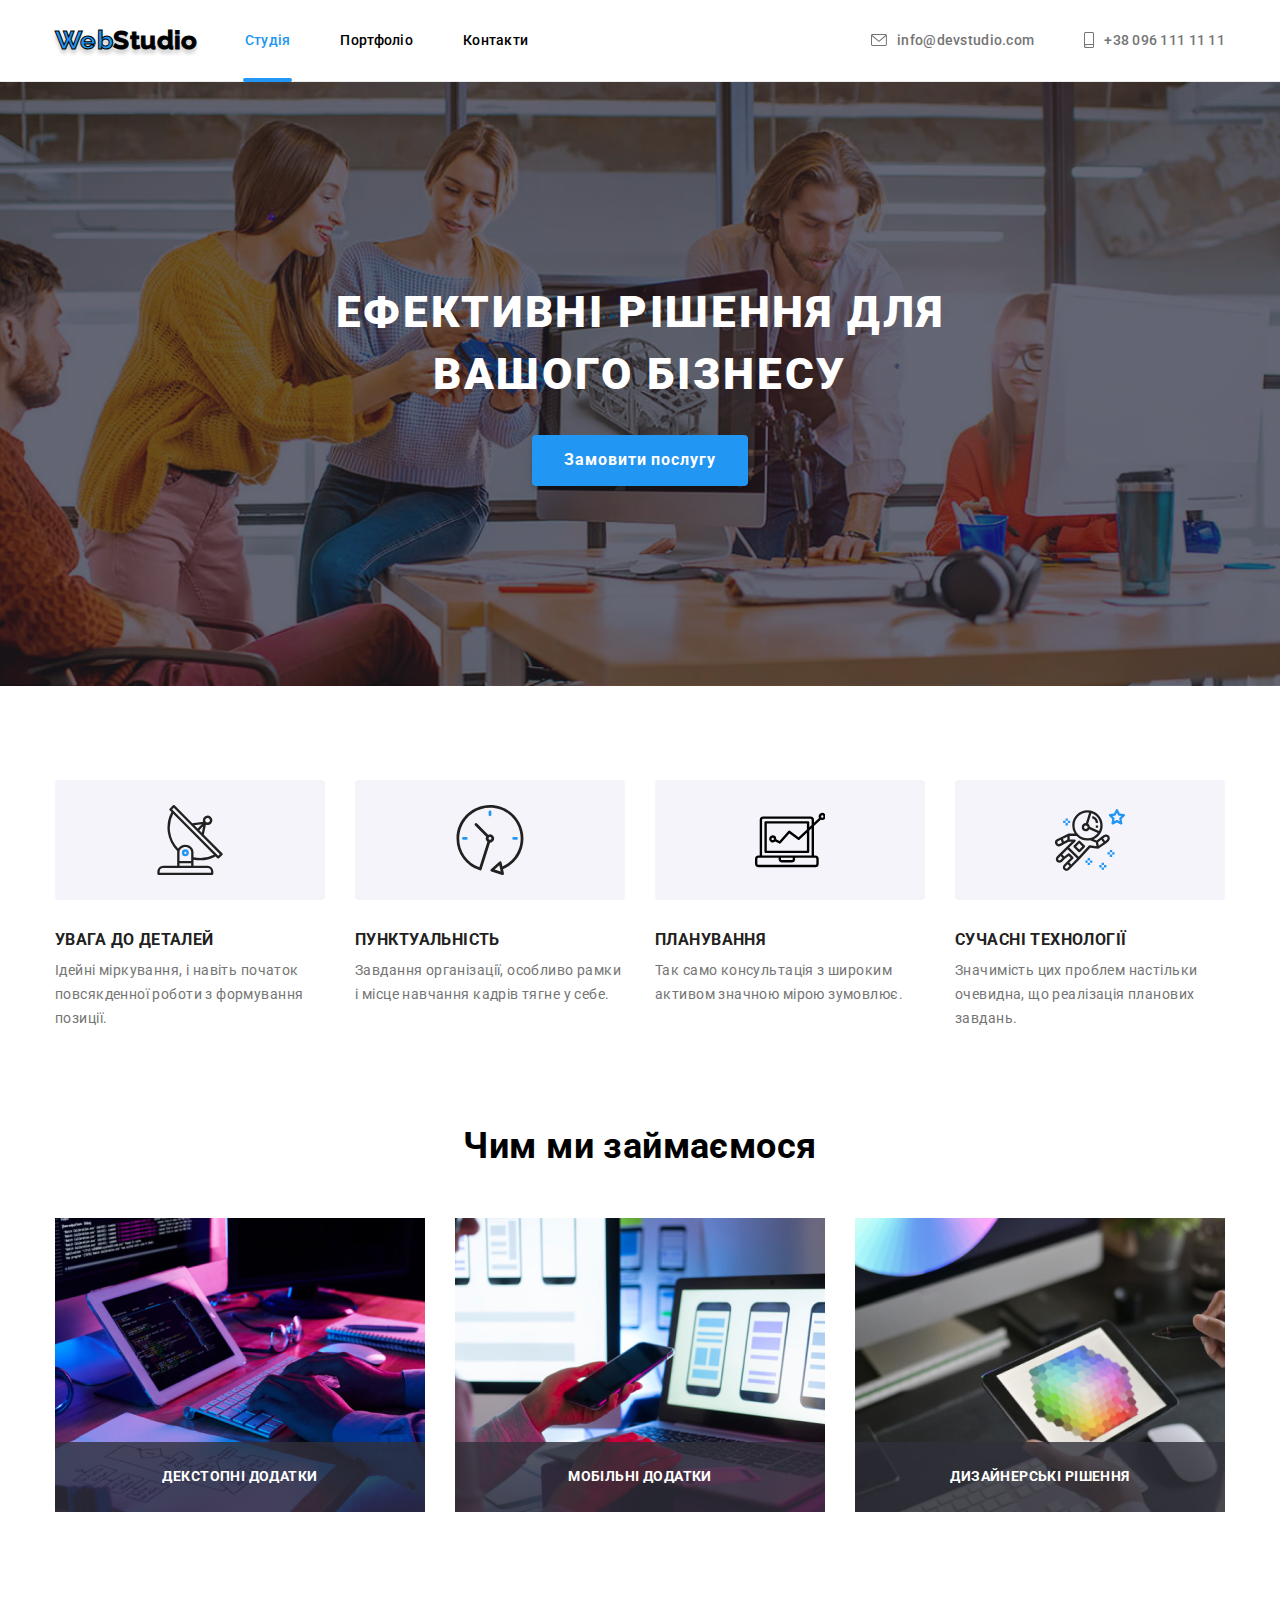
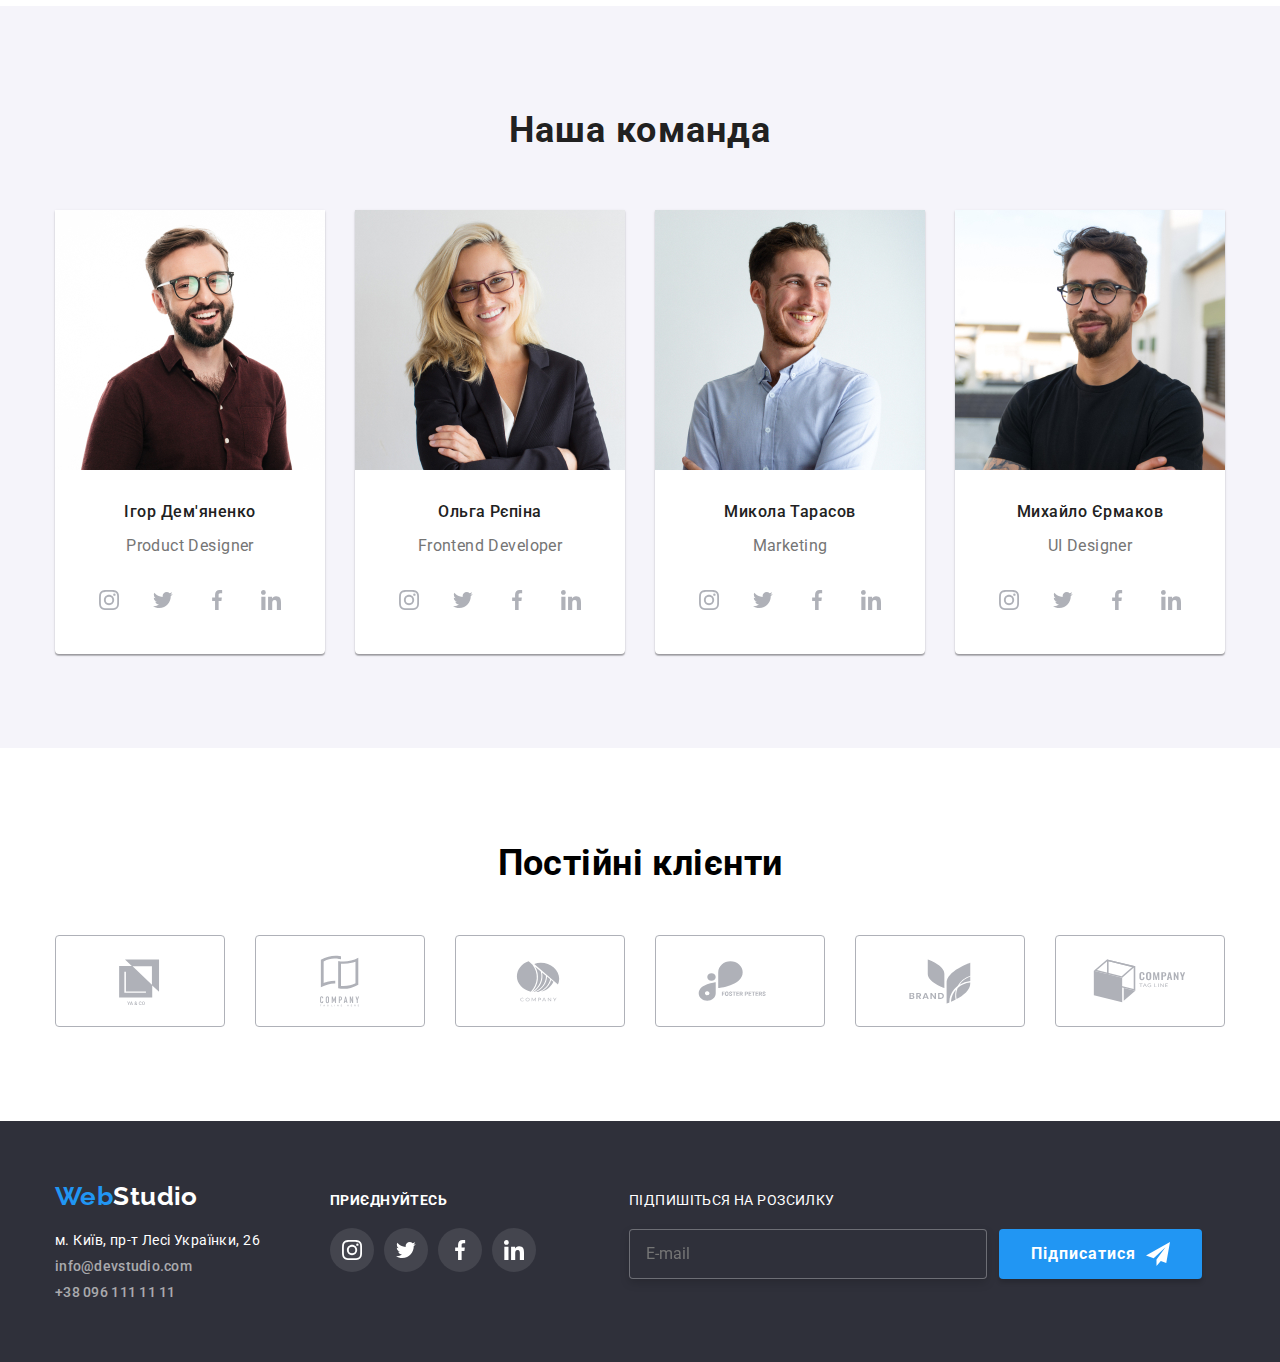
==== index.html @ 5d922831 "старт" ====
<!DOCTYPE html>
<html lang="uk">
  <head>
    <meta charset="UTF-8" />
    <meta http-equiv="X-UA-Compatible" content="IE=edge" />
    <meta name="viewport" content="width=device-width, initial-scale=1.0" />
    <title>WebStudio</title>
    <link rel="preconnect" href="https://fonts.googleapis.com" />
    <link rel="preconnect" href="https://fonts.gstatic.com" crossorigin />
    <link
      href="https://fonts.googleapis.com/css2?family=Raleway:wght@700&family=Roboto:ital,wght@0,100;0,300;0,400;0,500;0,700;0,900;1,100;1,300;1,400;1,500;1,700;1,900&display=swap"
      rel="stylesheet"
    />
    <link rel="stylesheet" href="https://cdnjs.cloudflare.com/ajax/libs/modern-normalize/1.1.0/modern-normalize.css" integrity="sha512-Y0MM+V6ymRKN2zStTqzQ227DWhhp4Mzdo6gnlRnuaNCbc+YN/ZH0sBCLTM4M0oSy9c9VKiCvd4Jk44aCLrNS5Q==" crossorigin="anonymous" referrerpolicy="no-referrer" />
    <link rel="stylesheet" href="./css/main.min.css" />
  </head>
  <body>    
      <header class="header">
        <div class="container header-content">
        <a class="logo head link" href="./index.html"><span class="web">Web</span>Studio</a>
        <nav>
          <ul class="navbar ul">
            <li class="item">
              <a href="./index.html" class="nav link accent">Студія</a>
            </li>
            <li class="item"><a href="./portfolio.html" class="nav link nav-hover">Портфоліо</a></li>
            <li class="item"><a href="#contacts" class="nav link nav-hover">Контакти</a></li>
          </ul>
        </nav>
        <ul class="contacts ul">
          <li>
            <a href="mailto:info@devstudio.com" class="link-contact-head link">
                <svg class="icon-header mail">
                  <use href="./images/symbol-defs.svg#icon-mail" ></use>
                </svg>
              
              info@devstudio.com</a>
          </li>
          <li>
            <a href="tel:+380961111111" class="link-contact-head link">
              <svg class="icon-header tel">
                <use href="./images/symbol-defs.svg#icon-smartphone" ></use>
              </svg>
              +38 096 111 11 11</a>
          </li>
        </ul>
        </div>
      </header>
      <main>
        <section class="section-hero">
          <div class="section-hero__overlay">
            <div class="container-hero">
            <h1 class="container-hero__title">Ефективні рішення для вашого бізнесу</h1>
            <button type="button" class="container-hero__button" data-modal-open>Замовити послугу</button>
          </div>                  
          </section>
            <section class="section">
              <div class="container">
              <h2 class="visually-hidden">Переваги</h2>
              <ul class="benefits-list">
                <li class="benefits-list__item">
                  <div class="benefits-img">
                    <svg class="benefits-img__icon">
                    <use href="./images/symbol-defs.svg#icon-antenna"></use>
                  </svg>
                </div>                  
                        
                    <h3 class="benefits-list__title">УВАГА ДО ДЕТАЛЕЙ</h3>            
                    <p class="benefits-list__text">Ідейні міркування, і навіть початок повсякденної роботи з формування позиції.</p>
                  
                </li>
                <li class="benefits-list__item">
                  <div class="benefits-img">
                    <svg class="benefits-img__icon">
                      <use href="./images/symbol-defs.svg#icon-clock"></use>
                    </svg>
                  </div>
                  <h3 class="benefits-list__title">ПУНКТУАЛЬНІСТЬ</h3>            
                  <p class="benefits-list__text">Завдання організації, особливо рамки і місце навчання кадрів тягне у себе.</p>            
                </li>
                <li class="benefits-list__item">
                  <div class="benefits-img">
                    <svg class="benefits-img__icon">
                    <use href="./images/symbol-defs.svg#icon-vector"></use>
                  </svg>
                </div>
                  <h3 class="benefits-list__title">ПЛАНУВАННЯ</h3>            
                  <p class="benefits-list__text">Так само консультація з широким активом значною мірою зумовлює.</p>            
                </li>
                <li class="benefits-list__item">
                  <div class="benefits-img">
                    <svg class="benefits-img__icon">
                      <use href="./images/symbol-defs.svg#icon-astronaut"></use>
                    </svg>
                  </div>
                  <h3 class="benefits-list__title">СУЧАСНІ ТЕХНОЛОГІЇ</h3>            
                  <p class="benefits-list__text"> Значимість цих проблем настільки очевидна, що реалізація планових завдань.</p>            
                </li>
              </ul>
              </div>
          </div>
          </section>        
        <section class="products">
          <div class="container">
          <h2 class="products-h">Чим ми займаємося</h2>
          <ul class="products-ul ul">
            <li class="item-products">
              <div class="index">
                <p>ДЕКСТОПНІ ДОДАТКИ</p>
              </div>
              <img src="./images/img1.jpg" alt="робота на компьютері" width="370" />
        
            </li>
            <li class="item-products">
              <img src="./images/img2.jpg" alt="робота з різними гаджетами" width="370" />
              <div class="index">
                <p>МОБІЛЬНІ ДОДАТКИ</p>
              </div>
            </li>
            <li class="item-products">
              <img src="./images/img3.jpg" alt="вибір кольору" width="370" />
              <div class="index">
                <p>ДИЗАЙНЕРСЬКІ РІШЕННЯ</p>
              </div>
            </li>
          </ul>
          </div>
        </section>
      
        <section class="team section">
          <div class="container">
          <h2 class="team-h">Наша команда</h2>
          <ul class="team-ul ul">
            <li  class="team-li">
              <img src="./images/igor.jpg" alt="посміхнений хлопець в окулярах" width="270" />
              <div class="team-container">
              <h3 class="team-li-h">Ігор Дем'яненко</h3>
              <p lang="en" class="specialization">Product Designer</p>
              <ul class="msg ul">
                <li>
                  <a href="#" class="link-msg" target="_blank" rel="noopener noreferrer">
                  <svg class="msg-icon">
                  <use href="./images/symbol-defs.svg#icon-instagram"></use>
                </svg>
              </a>
              </li>
                <li>
                  <a href="#" class="link-msg" target="_blank" rel="noopener noreferrer">
                  <svg class="msg-icon">
                  <use href="./images/symbol-defs.svg#icon-twit"></use>
                </svg>
              </a>
              </li>
                <li>
                  <a href="#" class="link-msg" target="_blank" rel="noopener noreferrer">
                  <svg class="msg-icon">
                  <use href="./images/symbol-defs.svg#icon-facebook"></use>
                </svg>
              </a>
              </li>
                <li>
                  <a href="#" class="link-msg" target="_blank" rel="noopener noreferrer">
                  <svg class="msg-icon">
                  <use href="./images/symbol-defs.svg#icon-linkedin"></use>
                </svg>
              </a>
              </li>           
              </ul>
            </div>
            </li>
            <li class="team-li">
              <img src="./images/olga.jpg" alt="дівчина в окулярах" width="270" />
              <div class="team-container">
              <h3 class="team-li-h">Ольга Рєпіна</h3>
              <p lang="en" class="specialization">Frontend Developer</p>
              <ul class="msg ul">
                <li>
                  <a href="#" class="link-msg" target="_blank" rel="noopener noreferrer">
                  <svg class="msg-icon">
                  <use href="./images/symbol-defs.svg#icon-instagram"></use>
                </svg>
              </a>
              </li>
                <li>
                  <a href="#" class="link-msg" target="_blank" rel="noopener noreferrer">
                  <svg class="msg-icon">
                  <use href="./images/symbol-defs.svg#icon-twit"></use>
                </svg>
              </a>
              </li>
                <li>
                  <a href="#" class="link-msg" target="_blank" rel="noopener noreferrer">
                  <svg class="msg-icon">
                  <use href="./images/symbol-defs.svg#icon-facebook"></use>
                </svg>
              </a>
              </li>
                <li>
                  <a href="#" class="link-msg" target="_blank" rel="noopener noreferrer">
                  <svg class="msg-icon">
                  <use href="./images/symbol-defs.svg#icon-linkedin"></use>
                </svg>
              </a>
              </li>           
              </ul>
            </div>
            </li>
            <li class="team-li">
              <img src="./images/mykola.jpg" alt="хлопець в сорочці" width="270" />
              <div class="team-container">
              <h3 class="team-li-h">Микола Тарасов</h3>
              <p lang="en" class="specialization">Marketing</p>
              <ul class="msg ul">
                <li>
                  <a href="#" class="link-msg" target="_blank" rel="noopener noreferrer">
                  <svg class="msg-icon">
                  <use href="./images/symbol-defs.svg#icon-instagram"></use>
                </svg>
              </a>
              </li>
                <li>
                  <a href="#" class="link-msg" target="_blank" rel="noopener noreferrer">
                  <svg class="msg-icon">
                  <use href="./images/symbol-defs.svg#icon-twit"></use>
                </svg>
              </a>
              </li>
                <li>
                  <a href="#" class="link-msg" target="_blank" rel="noopener noreferrer">
                  <svg class="msg-icon">
                  <use href="./images/symbol-defs.svg#icon-facebook"></use>
                </svg>
              </a>
              </li>
                <li>
                  <a href="#" class="link-msg" target="_blank" rel="noopener noreferrer">
                  <svg class="msg-icon">
                  <use href="./images/symbol-defs.svg#icon-linkedin"></use>
                </svg>
              </a>
              </li>           
              </ul>
            </div>
            </li>
            <li class="team-li">
              <img src="./images/myhailo.jpg" alt="хлопець у футболці" width="270" />
              <div class="team-container">
              <h3 class="team-li-h">Михайло Єрмаков</h3>
              <p lang="en" class="specialization">UI Designer</p>
              <ul class="msg ul">
                <li>
                  <a href="#" class="link-msg" target="_blank" rel="noopener noreferrer">
                  <svg class="msg-icon">
                  <use href="./images/symbol-defs.svg#icon-instagram"></use>
                </svg>
              </a>
              </li>
                <li>
                  <a href="#" class="link-msg" target="_blank" rel="noopener noreferrer">
                  <svg class="msg-icon">
                  <use href="./images/symbol-defs.svg#icon-twit"></use>
                </svg>
              </a>
              </li>
                <li>
                  <a href="#" class="link-msg" target="_blank" rel="noopener noreferrer">
                  <svg class="msg-icon">
                  <use href="./images/symbol-defs.svg#icon-facebook"></use>
                </svg>
              </a>
              </li>
                <li>
                  <a href="#" class="link-msg" target="_blank" rel="noopener noreferrer">
                  <svg class="msg-icon">
                  <use href="./images/symbol-defs.svg#icon-linkedin"></use>
                </svg>
              </a>
              </li>           
              </ul>
            </div>
            </li>
          </ul>
        </div>
        </section>
        <section class="section customer-section">
          <div class="container">
          <h2 class="customer-section__title">Постійні клієнти</h2>
          <ul class="customer-list">
            <li>
              <a href="#" class="customer-list__link" target="_blank" rel="noopener noreferrer">
              <svg class="customer-list__icon" width="106" height="60">
                <use href="./images/symbol-defs.svg#icon-logo-one" ></use>
              </svg>
            </a>
            </li>
            <li>
              <a href="#" class="customer-list__link" target="_blank" rel="noopener noreferrer">
                <svg class="customer-list__icon" width="106" height="60">
                  <use href="./images/symbol-defs.svg#icon-logo-two" ></use>
                </svg>
              </a>
            </li>
            <li>
              <a href="#" class="customer-list__link" target="_blank" rel="noopener noreferrer">
                <svg class="customer-list__icon" width="106" height="60">
                  <use href="./images/symbol-defs.svg#icon-logo-three" ></use>
                </svg>
              </a>
            </li>
            <li>
              <a href="#" class="customer-list__link" target="_blank" rel="noopener noreferrer">
                <svg class="customer-list__icon" width="106" height="60">
                  <use href="./images/symbol-defs.svg#icon-logo-four" ></use>
                </svg>
              </a>
            </li>
            <li>
              <a href="#" class="customer-list__link" target="_blank" rel="noopener noreferrer">
                <svg class="customer-list__icon" width="106" height="60">
                  <use href="./images/symbol-defs.svg#icon-logo-five" ></use>
                </svg>
              </a>
            </li>
            <li>
              <a href="#" class="customer-list__link" target="_blank" rel="noopener noreferrer">
                <svg class="customer-list__icon" width="106" height="60">
                  <use href="./images/symbol-defs.svg#icon-logo-six" ></use>
                </svg>
              </a>
            </li>
          </ul>
        </div>
        </section>
      </main>
    <footer class="footer">
      <div class="container foot">
        <div>
        <a class="logo-foot link" href="./index.html">
          <span class="web">Web</span>Studio
        </a>
      <address id="contacts">
        <ul class="ul foot-contacts">
          <li>
            <a
              href="https://goo.gl/maps/CPtrU1FHBa2aNyZL9"
              target="_blank"
              rel="noopener noreferrer"
              class="white link"
              >м. Київ, пр-т Лесі Українки, 26</a>
          </li>
          <li>
            <a href="mailto:info@devstudio.com" class="link-contact link">info@devstudio.com</a>
          </li>
          <li>
            <a href="tel:+380961111111" class="link-contact link">+38 096 111 11 11</a>
          </li>
        </ul>
      </address>
    </div>
    <div class="foot-wrap">
      <h2>ПРИЄДНУЙТЕСЬ</h2>
      <ul class="msg ul">
        <li>
          <a href="#" class="link-msg-foot" target="_blank" rel="noopener noreferrer">
          <svg class="msg-icon">
          <use href="./images/symbol-defs.svg#icon-instagram"></use>
        </svg>
      </a>
      </li>
        <li>
          <a href="#" class="link-msg-foot" target="_blank" rel="noopener noreferrer">
          <svg class="msg-icon">
          <use href="./images/symbol-defs.svg#icon-twit"></use>
        </svg>
      </a>
      </li>
        <li>
          <a href="#" class="link-msg-foot" target="_blank" rel="noopener noreferrer">
          <svg class="msg-icon">
          <use href="./images/symbol-defs.svg#icon-facebook"></use>
        </svg>
      </a>
      </li>
        <li>
          <a href="#" class="link-msg-foot" target="_blank" rel="noopener noreferrer">
          <svg class="msg-icon">
          <use href="./images/symbol-defs.svg#icon-linkedin"></use>
        </svg>
      </a>
      </li>           
      </ul>
    </div>
      <form class="subscribe">
      <label for="subscribe-email">ПІДПИШІТЬСЯ НА РОЗСИЛКУ</label>
      <div class="subscribe-box">
        <input type="email" name="subscribe-email" id="subscribe-email" placeholder="E-mail">
        <button type="submit" class="container-hero__button button-form">Підписатися 
          <svg class="icon-airplane">
          <use href="./images/symbol-defs.svg#icon-airplane"></use>
        </svg>
      </button>
    </form>
    
    </div>
    </div>
    </footer>
    <div class="backdrop is-hidden " data-modal>
      <div class="modal">
        <button class="modal-button">
          <svg class="icon-close" data-modal-close>
            <use href="./images/symbol-defs.svg#icon-close">
            </use>
          </svg>
        </button> 
        <h2 class="modal-title">Залиште свої дані, ми вам передзвонимо</h2> 
        <div class="form-modal">
          <form action="">
            <div class="form-list">
              <div class="form-item">
                <label for="name">Ім'я</label>
                <input type="text" id="name" class="input-modal" topic="customer">
                <svg class="inpute-icon">
                  <use href="./images/symbol-defs.svg#icon-namesvg"></use>
                </svg>
              </div>
              <div class="form-item">
                <label for="tel">Телефон</label>
                <input type="tel" id="tel" class="input-modal" topic="customer">
                <svg class="inpute-icon">
                  <use href="./images/symbol-defs.svg#icon-tel"></use>
                </svg>
              </div>
              <div class="form-item">
                <label for="mail">Пошта</label>
                <input type="email" id="mail" class="input-modal" topic="customer">
                <svg class="inpute-icon">
                  <use href="./images/symbol-defs.svg#icon-email"></use>
                </svg>
              </div>
              <div class="form-item">
                <label for="comment">Коментар</label>
                <textarea name="comment" id="comment" 
                placeholder="Введіть текст" topic="customer"></textarea> 
              </div>                
            </div>
            <div class="terms-submit">
              <label class="terms-submit__label">
              <input type="checkbox" id="check" topic="customer" class="checkbox">
              
                <svg class="svg-check">
                <use href="./images/symbol-defs.svg#icon-check" class="icon-check"></use>
              </svg>           
              <span>Погоджуюся з розсилкою та приймаю 
                <a href="#" class="terms-deal">Умови договору</a></span> 
              </label>
              </div>
              <button type="submit" class="container-hero__button button-form">Відправити</button>
          </form>  
        </div>    
      </div>
    </div>
    <script src="./js/modal.js"></script>
  </body>
</html>
---- css/main.min.css ----
:root{--color: #2196f3;--timing: cubic-bezier(0.4, 0, 0.2, 1);--time: 250ms}body{font-family:"Roboto",sans-serif;font-size:14px;line-height:1.2;letter-spacing:.03em}.visually-hidden{position:absolute;clip:rect(0 0 0 0);width:1px;height:1px;margin:-1px}h1,h2,h3,h4,h5,h6,p{margin:0}a,button{cursor:pointer}img{display:block;width:100%;height:auto}a{text-decoration:none}ul,li{list-style:none;margin:0;padding:0}.section{padding-top:94px;padding-bottom:94px}.container{width:1200px;margin:0 auto;padding-left:15px;padding-right:15px}.container-hero__button{display:block;min-width:216px;min-height:50px;padding:10px 32px;margin:0 auto;color:#fff;font-weight:700;font-size:16px;line-height:1.9;letter-spacing:.06em;border:none;background-color:var(--color);-webkit-box-shadow:0px 4px 4px rgba(0,0,0,.15);box-shadow:0px 4px 4px rgba(0,0,0,.15);border-radius:4px;-webkit-transition:background-color var(--time) var(--timing);transition:background-color var(--time) var(--timing)}.container-hero__button:hover,.container-hero__button:focus{background-color:#188ce8}.button-form{min-width:200px;height:50px;display:-webkit-box;display:-ms-flexbox;display:flex;-webkit-box-align:center;-ms-flex-align:center;align-items:center;-webkit-box-pack:center;-ms-flex-pack:center;justify-content:center}.icon-airplane{width:24px;height:24px;margin-left:10px;fill:currentColor}.modal .modal-button{position:absolute;top:8px;right:8px;width:30px;height:30px;display:-webkit-box;display:-ms-flexbox;display:flex;-webkit-box-pack:center;-ms-flex-pack:center;justify-content:center;-webkit-box-align:center;-ms-flex-align:center;align-items:center;border:1px solid rgba(0,0,0,.1);border-radius:50%;background-color:#fff}.header{border-bottom:1px Solid #ececec}.header-content{display:-webkit-box;display:-ms-flexbox;display:flex;-ms-flex-wrap:wrap;flex-wrap:wrap}.head{display:-webkit-box;display:-ms-flexbox;display:flex;margin-top:25px;margin-bottom:25px;color:#000}.logo{margin-right:45px;-webkit-box-flex:0;-ms-flex-positive:0;flex-grow:0;font-family:"Raleway",sans-serif;font-style:normal;font-weight:700;font-size:26px;line-height:1.2;text-shadow:0px 4px 4px rgba(0,0,0,.25);-webkit-text-stroke:1px #000}.web{color:var(--color)}.navbar{display:-webkit-box;display:-ms-flexbox;display:flex}.navbar .item:not(:last-child){margin-right:46px}.nav{display:block;padding:32px 2px;font-style:normal;font-weight:500;font-size:14px;line-height:1.2;letter-spacing:.02em;color:#000;-webkit-transition:color var(--time) var(--timing);transition:color var(--time) var(--timing)}.nav:hover{color:var(--color)}.nav:hover.nav-hover::after{-webkit-transform:scale(1);transform:scale(1)}.nav:focus{color:var(--color)}.nav-hover{position:relative;display:-webkit-box;display:-ms-flexbox;display:flex;-webkit-box-pack:center;-ms-flex-pack:center;justify-content:center}.nav-hover::after{-webkit-transform:scale(1);transform:scale(1);content:"";position:absolute;display:block;bottom:-1px;width:100%;height:4px;background-color:var(--color);border-radius:2px;-webkit-transform:scale(0);transform:scale(0);-webkit-transition:-webkit-transform var(--time) var(--timing);transition:-webkit-transform var(--time) var(--timing);transition:transform var(--time) var(--timing);transition:transform var(--time) var(--timing), -webkit-transform var(--time) var(--timing)}.accent{position:relative;display:-webkit-box;display:-ms-flexbox;display:flex;-webkit-box-pack:center;-ms-flex-pack:center;justify-content:center;color:var(--color)}.accent::after{content:"";position:absolute;display:block;bottom:-1px;width:100%;height:4px;background-color:var(--color);border-radius:2px}.contacts{display:-webkit-box;display:-ms-flexbox;display:flex;-webkit-box-orient:horizontal;-webkit-box-direction:normal;-ms-flex-direction:row;flex-direction:row;-webkit-box-pack:end;-ms-flex-pack:end;justify-content:end;margin-left:auto;gap:50px}.link-contact-head{display:-webkit-box;display:-ms-flexbox;display:flex;-webkit-box-align:center;-ms-flex-align:center;align-items:center;padding-top:32px;padding-bottom:32px;font-style:normal;font-weight:500;line-height:1.2;letter-spacing:.02em;color:#757575;-webkit-transition:color var(--time) var(--timing);transition:color var(--time) var(--timing)}.link-contact-head:focus{color:var(--color)}.link-contact-head:hover{color:var(--color)}.mail{width:16px;height:12px}.tel{width:10px;height:16px}.icon-header{margin-right:10px;fill:currentColor}.container-hero{width:696px;margin:0 auto}.section-hero{background-color:#c4c4c4}.section-hero__overlay{max-width:1600px;margin-left:auto;margin-right:auto;padding-bottom:200px;padding-top:200px;text-align:center;color:#fff;background-image:-webkit-gradient(linear, left top, right top, from(rgba(47, 48, 58, 0.4)), to(rgba(47, 48, 58, 0.4))),url(../images/header.jpg);background-image:linear-gradient(to right, rgba(47, 48, 58, 0.4), rgba(47, 48, 58, 0.4)),url(../images/header.jpg);background-position:center;background-repeat:no-repeat;background-size:cover}.container-hero{width:696px;margin:0 auto}.container-hero__title{margin-top:0;margin-bottom:30px;font-weight:900;font-size:44px;line-height:1.4;letter-spacing:.06em;text-transform:uppercase}.benefits-list{display:-webkit-box;display:-ms-flexbox;display:flex;-webkit-box-orient:horizontal;-webkit-box-direction:normal;-ms-flex-direction:row;flex-direction:row;-webkit-box-pack:justify;-ms-flex-pack:justify;justify-content:space-between;-ms-flex-wrap:wrap;flex-wrap:wrap}.benefits-list__item{width:270px}.benefits-img{display:-webkit-box;display:-ms-flexbox;display:flex;-webkit-box-align:center;-ms-flex-align:center;align-items:center;-webkit-box-pack:center;-ms-flex-pack:center;justify-content:center;width:270px;height:120px;margin-bottom:30px;background-color:#f5f4fa;border-radius:4px}.benefits-img__icon{width:70px;height:70px}.benefits-list__title{margin-bottom:10px;font-weight:700;line-height:1.2;text-transform:uppercase;color:#212121}.benefits-list__text{line-height:1.71;color:#757575}.products{padding-top:0;padding-bottom:94px}.products-h{margin-bottom:50px;font-weight:700;font-size:36px;line-height:1.2;text-align:center}.products-ul{display:-webkit-box;display:-ms-flexbox;display:flex;-webkit-box-orient:horizontal;-webkit-box-direction:normal;-ms-flex-direction:row;flex-direction:row;-webkit-box-pack:justify;-ms-flex-pack:justify;justify-content:space-between;-ms-flex-wrap:wrap;flex-wrap:wrap}.item-products{position:relative;font-weight:700;font-size:14px;line-height:1.14;text-align:center;letter-spacing:.03em;text-transform:uppercase;color:#fff}.index{position:absolute;bottom:0;right:0;width:100%;height:70px;display:-webkit-box;display:-ms-flexbox;display:flex;-webkit-box-align:center;-ms-flex-align:center;align-items:center;-webkit-box-pack:center;-ms-flex-pack:center;justify-content:center;background-color:rgba(47,48,58,.8)}.team{text-align:center;background:#f5f4fa}.team-h{margin-bottom:50px;text-align:center;font-size:36px;line-height:1.6667;letter-spacing:.03em;color:#212121}.team-ul{display:-webkit-box;display:-ms-flexbox;display:flex;-webkit-box-orient:horizontal;-webkit-box-direction:normal;-ms-flex-direction:row;flex-direction:row;-webkit-box-pack:justify;-ms-flex-pack:justify;justify-content:space-between;-ms-flex-wrap:wrap;flex-wrap:wrap}.team-li{font-size:16px;line-height:1.2;text-align:center;-webkit-box-shadow:0px 1px 3px rgba(0,0,0,.12),0px 1px 1px rgba(0,0,0,.14),0px 2px 1px rgba(0,0,0,.2);box-shadow:0px 1px 3px rgba(0,0,0,.12),0px 1px 1px rgba(0,0,0,.14),0px 2px 1px rgba(0,0,0,.2);border-radius:0px 0px 4px 4px;background:#fff}.team-li-h{font-weight:500;font-size:16px;line-height:1.1875;letter-spacing:.03em;color:#212121}.specialization{margin-top:10px;margin-bottom:16px;line-height:1.9;color:#757575}.msg{display:-webkit-box;display:-ms-flexbox;display:flex;-webkit-box-pack:center;-ms-flex-pack:center;justify-content:center;margin-top:16px;margin-bottom:30px;gap:10px}.link-msg{display:-webkit-box;display:-ms-flexbox;display:flex;-webkit-box-pack:center;-ms-flex-pack:center;justify-content:center;-webkit-box-align:center;-ms-flex-align:center;align-items:center;padding:12px;color:#afb1b8;border-radius:25px;-webkit-transition:color var(--time) var(--timing),background-color var(--time) var(--timing);transition:color var(--time) var(--timing),background-color var(--time) var(--timing)}.msg-icon{width:20px;height:20px;fill:currentColor}.link-msg:hover,.link-msg:focus{background-color:var(--color);color:#fff}.team-container{margin:32px 30px}.customer-section__title{margin-bottom:50px;font-weight:700;font-size:36px;line-height:1.2;text-align:center}.customer-list{display:-webkit-box;display:-ms-flexbox;display:flex;gap:30px}.customer-list__link{display:-webkit-box;display:-ms-flexbox;display:flex;width:170px;height:92px;padding:16px 32px;color:#afb1b8;border:1px solid #afb1b8;border-radius:4px;-webkit-transition:color var(--time) var(--timing);transition:color var(--time) var(--timing)}.customer-list__link:focus,.customer-list__link:hover{color:var(--color);border:1px solid var(--color)}.customer-list__icon{fill:currentColor}.footer{padding-top:60px;padding-bottom:60px;color:#fff;background-color:#2f303a}footer h2{margin-bottom:20px;font-size:14px;line-height:16px;letter-spacing:.03em;text-transform:uppercase}.foot{display:-webkit-box;display:-ms-flexbox;display:flex;-webkit-box-align:baseline;-ms-flex-align:baseline;align-items:baseline}.logo-foot{display:block;font-family:"Raleway",sans-serif;font-style:normal;font-weight:700;font-size:26px;line-height:1.2;color:#fff}.foot-contacts{display:-webkit-box;display:-ms-flexbox;display:flex;-webkit-box-orient:vertical;-webkit-box-direction:normal;-ms-flex-direction:column;flex-direction:column;gap:9px;margin-top:20px}.white{font-style:normal;color:#fff;-webkit-transition:color var(--time) var(--timing);transition:color var(--time) var(--timing)}.white:hover,.white:focus{color:var(--color)}.link-contact{font-style:normal;font-weight:500;line-height:1.2;letter-spacing:.02em;color:rgba(255,255,255,.6);-webkit-transition:color var(--time) var(--timing);transition:color var(--time) var(--timing)}.link-contact:focus,.link-contact:hover{color:var(--color)}.foot-wrap{margin-left:70px;margin-right:93px}.link-msg-foot{display:-webkit-box;display:-ms-flexbox;display:flex;-webkit-box-pack:center;-ms-flex-pack:center;justify-content:center;-webkit-box-align:center;-ms-flex-align:center;align-items:center;padding:12px;color:#fff;border-radius:25px;background-color:rgba(255,255,255,.1);-webkit-transition:color var(--time) var(--timing),background-color var(--time) var(--timing);transition:color var(--time) var(--timing),background-color var(--time) var(--timing)}.link-msg-foot:hover,.link-msg-foot:focus{background-color:var(--color);color:#fff}.subscribe-email{font-weight:700}.subscribe-box{display:-webkit-box;display:-ms-flexbox;display:flex;-webkit-box-align:center;-ms-flex-align:center;align-items:center;-webkit-box-pack:center;-ms-flex-pack:center;justify-content:center;margin-top:20px}.subscribe-box input{width:358px;height:50px;padding:15px 16px;margin-right:12px;color:rgba(255,255,255,.6);background-color:#2f303a;border:1px solid rgba(255,255,255,.3);-webkit-filter:drop-shadow(0px 4px 4px rgba(0, 0, 0, 0.15));filter:drop-shadow(0px 4px 4px rgba(0, 0, 0, 0.15));border-radius:4px;outline:none;-webkit-transition:border var(--time) var(--timing);transition:border var(--time) var(--timing)}.subscribe-box input{font-family:"roboto",sans-serif;font-weight:400;font-size:16px;line-height:1.25}.subscribe-box input::-webkit-input-placeholder{font-size:16px;line-height:1.25}.subscribe-box input::-moz-placeholder{font-size:16px;line-height:1.25}.subscribe-box input:-ms-input-placeholder{font-size:16px;line-height:1.25}.subscribe-box input::-ms-input-placeholder{font-size:16px;line-height:1.25}.subscribe-box input::placeholder{font-size:16px;line-height:1.25}.subscribe-box input:focus{border:1px solid var(--color);outline:none}.subscribe-box input:-webkit-autofill{-webkit-box-shadow:inset 0 0 0 50px #2f303a;-webkit-text-fill-color:rgba(255,255,255,.6)}.backdrop{position:fixed;top:0;left:0;width:100%;height:100%;-webkit-transform:scale(1);transform:scale(1);background:rgba(0,0,0,.2);-webkit-transition:opacity var(--time) var(--timing),-webkit-transform var(--time) var(--timing);transition:opacity var(--time) var(--timing),-webkit-transform var(--time) var(--timing);transition:transform var(--time) var(--timing),opacity var(--time) var(--timing);transition:transform var(--time) var(--timing),opacity var(--time) var(--timing),-webkit-transform var(--time) var(--timing)}.backdrop.is-hidden{opacity:0;pointer-events:none;-webkit-transform:scale(0);transform:scale(0)}.backdrop.is-hidden .modal{-webkit-transform:translate(-50%, -50%) scale(0);transform:translate(-50%, -50%) scale(0)}.modal{position:relative;left:50%;top:50%;padding:40px;-webkit-transform:translate(-50%, -50%) scale(1) rotateZ(360deg);transform:translate(-50%, -50%) scale(1) rotateZ(360deg);width:528px;height:581px;background:#fff;-webkit-box-shadow:0px 1px 3px rgba(0,0,0,.12),0px 1px 1px rgba(0,0,0,.14),0px 2px 1px rgba(0,0,0,.2);box-shadow:0px 1px 3px rgba(0,0,0,.12),0px 1px 1px rgba(0,0,0,.14),0px 2px 1px rgba(0,0,0,.2);border-radius:4px;-webkit-transition:var(--time) var(--timing);transition:var(--time) var(--timing)}.icon-close{width:18px;height:18px;-webkit-transition:fill var(--time) var(--timing);transition:fill var(--time) var(--timing)}.icon-close:hover,.icon-close:focus{fill:var(--color)}.modal-title{text-align:center}.form-modal{color:#757575}.form-item{display:-webkit-box;display:-ms-flexbox;display:flex;-webkit-box-orient:vertical;-webkit-box-direction:normal;-ms-flex-direction:column;flex-direction:column;position:relative}.form-list{display:-webkit-box;display:-ms-flexbox;display:flex;-webkit-box-orient:vertical;-webkit-box-direction:normal;-ms-flex-direction:column;flex-direction:column;gap:10px;margin-top:12px;font-size:12px;line-height:1,16;letter-spacing:.01em}.form-list textarea:focus{border:1px solid var(--color);outline:none}.form-list label{margin-bottom:4px}.form-list textarea{height:120px;padding:12px 16px;resize:none;border-radius:2px;-webkit-transition:border var(--time) var(--timing);transition:border var(--time) var(--timing)}.inpute-icon{position:absolute;top:50%;left:12px;width:18px;height:18px;fill:#212121;-webkit-transition:fill var(--time) var(--timing);transition:fill var(--time) var(--timing)}.input-modal{padding-left:42px;height:40px;border:1px solid rgba(33,33,33,.2);border-radius:4px;-webkit-transition:border var(--time) var(--timing);transition:border var(--time) var(--timing)}.input-modal:focus+.inpute-icon{fill:var(--color)}.input-modal:focus{border:1px solid var(--color);outline:none}.input-modal:-webkit-autofill{-webkit-box-shadow:inset 0 0 0 50px #fff;-webkit-text-fill-color:#212121}.terms-submit{margin-top:20px;margin-bottom:30px;display:-webkit-box;display:-ms-flexbox;display:flex;-webkit-box-align:center;-ms-flex-align:center;align-items:center}.terms-submit input{margin-right:8px}.checkbox{position:absolute;clip:rect(0 0 0 0);width:1px;height:1px;margin:-1px}.svg-check{width:16px;height:15px;margin-right:8px;border:solid 2px #212121;border-radius:4px;-webkit-transition:border var(--time) var(--timing),background-color var(--time) var(--timing);transition:border var(--time) var(--timing),background-color var(--time) var(--timing)}.checkbox:checked~.svg-check{border:solid 2px var(--color);background-color:var(--color);background-origin:border-box}.checkbox{position:absolute;clip:rect(0 0 0 0);width:1px;height:1px;margin:-1px}.terms-deal{color:var(--color)}label{display:inline-block}.terms-submit__label{display:-webkit-box;display:-ms-flexbox;display:flex;-webkit-box-align:center;-ms-flex-align:center;align-items:center}.menu{display:-webkit-box;display:-ms-flexbox;display:flex;-webkit-box-pack:center;-ms-flex-pack:center;justify-content:center}.menu-button{padding:6px 22px;margin-left:8px;font-weight:500;font-size:16px;line-height:1.6;text-align:center;font-family:inherit;cursor:pointer;color:#212121;border:none;border-radius:4px;-webkit-transition:color var(--time) var(--timing),background-color var(--time) var(--timing),-webkit-box-shadow var(--time) var(--timing);transition:color var(--time) var(--timing),background-color var(--time) var(--timing),-webkit-box-shadow var(--time) var(--timing);transition:color var(--time) var(--timing),background-color var(--time) var(--timing),box-shadow var(--time) var(--timing);transition:color var(--time) var(--timing),background-color var(--time) var(--timing),box-shadow var(--time) var(--timing),-webkit-box-shadow var(--time) var(--timing)}.all-btn{padding:6px 25px}.menu-button:hover,.menu-button:focus{color:#fff;background-color:var(--color);-webkit-box-shadow:0px 3px 1px rgba(0,0,0,.1),0px 1px 2px rgba(0,0,0,.08),0px 2px 2px rgba(0,0,0,.12);box-shadow:0px 3px 1px rgba(0,0,0,.1),0px 1px 2px rgba(0,0,0,.08),0px 2px 2px rgba(0,0,0,.12)}.services{margin-top:50px;display:-webkit-box;display:-ms-flexbox;display:flex;-ms-flex-wrap:wrap;flex-wrap:wrap;gap:30px;margin-top:34px}.portfolio-link:hover .case{-webkit-box-shadow:0px 1px 1px rgba(0,0,0,.12),0px 4px 4px rgba(0,0,0,.06),1px 4px 6px rgba(0,0,0,.16);box-shadow:0px 1px 1px rgba(0,0,0,.12),0px 4px 4px rgba(0,0,0,.06),1px 4px 6px rgba(0,0,0,.16)}.portfolio-link:hover .box-hover{-webkit-transform:translateY(0);transform:translateY(0)}.portfolio-link:focus .case{-webkit-box-shadow:0px 1px 1px rgba(0,0,0,.12),0px 4px 4px rgba(0,0,0,.06),1px 4px 6px rgba(0,0,0,.16);box-shadow:0px 1px 1px rgba(0,0,0,.12),0px 4px 4px rgba(0,0,0,.06),1px 4px 6px rgba(0,0,0,.16)}.portfolio-link:focus .box-hover{-webkit-transform:translateY(0);transform:translateY(0)}.case{text-align:start;font-size:16px;line-height:1.9;-webkit-transition:-webkit-box-shadow var(--time) var(--timing);transition:-webkit-box-shadow var(--time) var(--timing);transition:box-shadow var(--time) var(--timing);transition:box-shadow var(--time) var(--timing), -webkit-box-shadow var(--time) var(--timing)}.hover-before{position:relative;width:370px;height:294px;overflow:hidden}.box-hover{position:absolute;top:0;left:0;width:100%;height:100%;background-color:rgba(33,150,243,.9);-webkit-transform:translateY(101%);transform:translateY(101%);-webkit-transition:-webkit-transform var(--time) ease;transition:-webkit-transform var(--time) ease;transition:transform var(--time) ease;transition:transform var(--time) ease, -webkit-transform var(--time) ease}.box-hover p{padding:63px 24px;font-size:18px;line-height:1.56;letter-spacing:.03em;color:#fff}.box{padding:20px 24px;border-right:1px solid #eee;border-bottom:1px solid #eee;border-left:1px solid #eee}.portfolio{margin-top:0;margin-bottom:4px;font-weight:700;font-size:18px;line-height:2;letter-spacing:.06em;color:#212121}.specialization{margin-top:10px;margin-bottom:16px;font-size:16px;line-height:1.9;color:#757575}/*# sourceMappingURL=main.min.css.map */
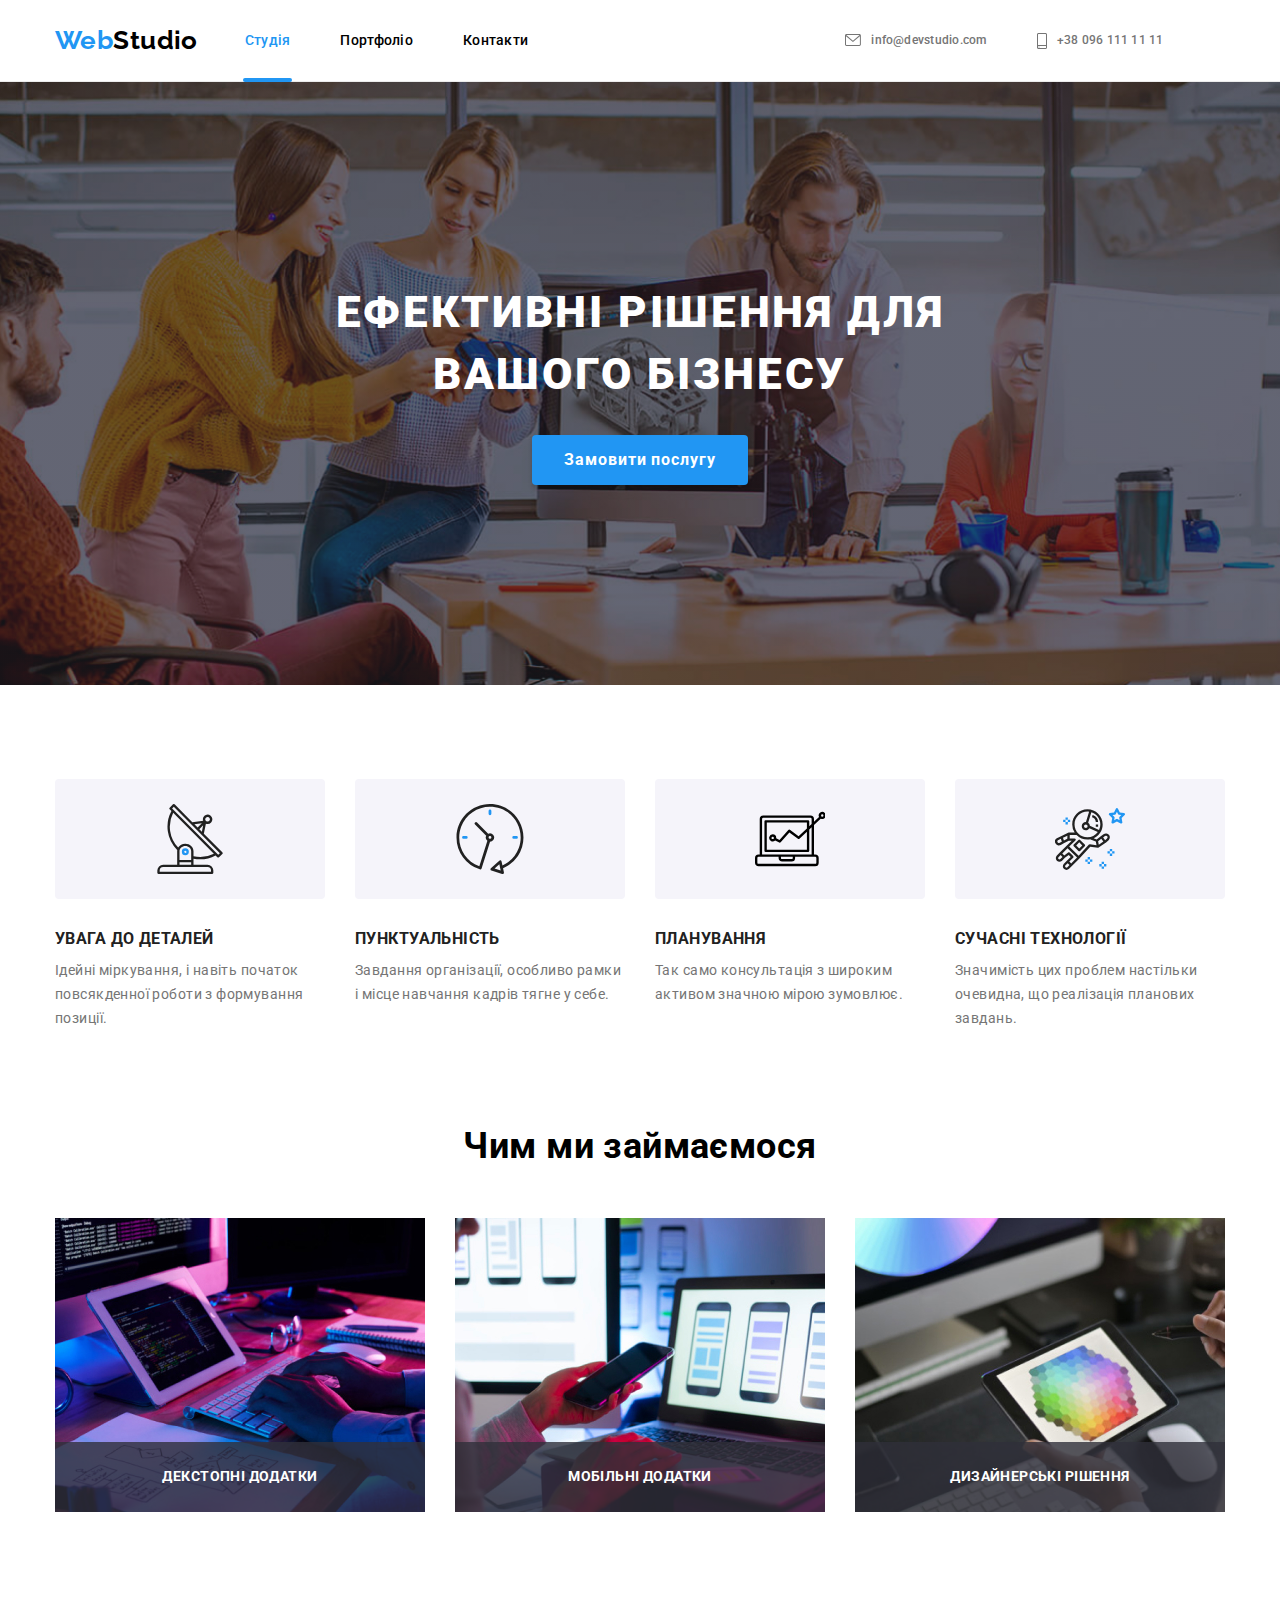
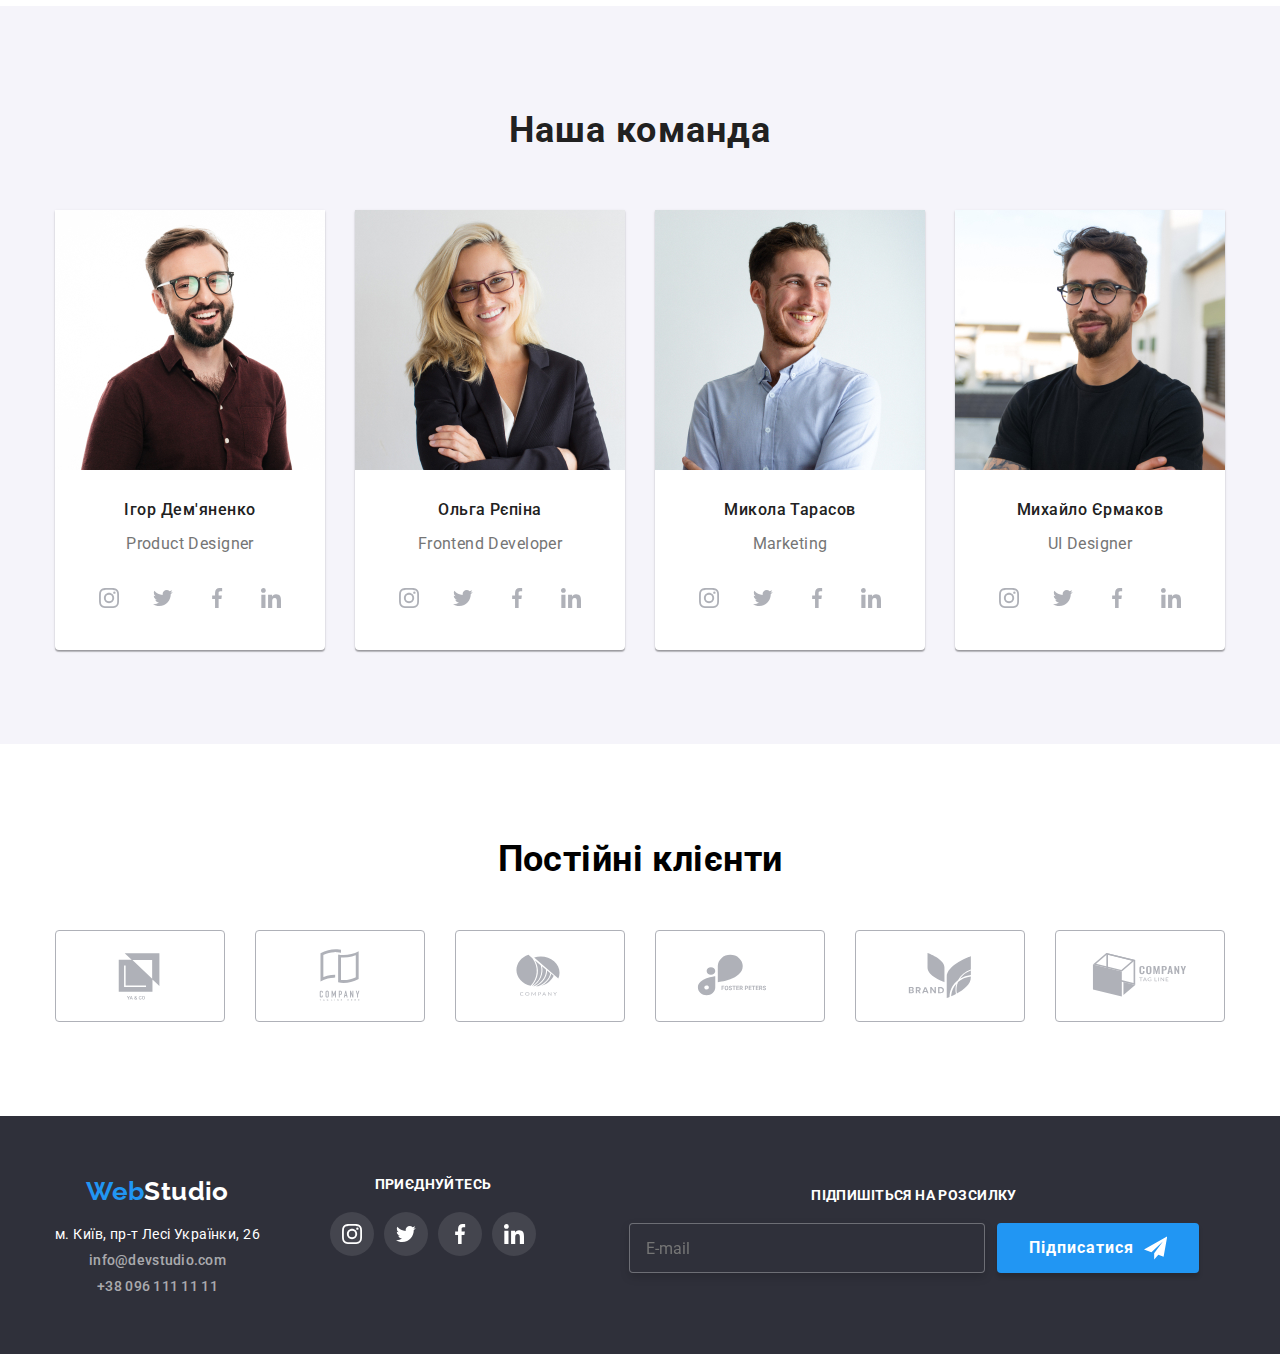
==== commit 61695361: "index" ====
--- a/index.html
+++ b/index.html
@@ -18,32 +18,64 @@
       <header class="header">
         <div class="container header-content">
         <a class="logo head link" href="./index.html"><span class="web">Web</span>Studio</a>
-        <nav>
-          <ul class="navbar ul">
-            <li class="item">
-              <a href="./index.html" class="nav link accent">Студія</a>
-            </li>
-            <li class="item"><a href="./portfolio.html" class="nav link nav-hover">Портфоліо</a></li>
-            <li class="item"><a href="#contacts" class="nav link nav-hover">Контакти</a></li>
+        <button class="button-mobail js-open-menu" type="button" >
+          <svg class="menu-icon">
+            <use href="./images/symbol-defs.svg#icon-menu"></use>
+          </svg>
+        </button>
+          
+          
+        <div class="menu-container js-menu-container" >
+          <button class="button-mobail menu-icon-close js-close-menu" type="button" >
+          <svg class="menu-icon">
+            <use href="./images/symbol-defs.svg#icon-close"></use>
+          </svg>
+        </button>
+          <nav>
+            <ul class="navbar">
+              <li class="item">
+                <a href="./index.html" class="nav link accent">Студія</a>
+              </li>
+              <li class="item"><a href="./portfolio.html" class="nav link nav-hover">Портфоліо</a></li>
+              <li class="item"><a href="#contacts" class="nav link nav-hover">Контакти</a></li>
+            </ul>
+          </nav>
+          <div class="flex-wrap">
+          <ul class="contacts">
+            <li class="item">
+              <a href="mailto:info@devstudio.com" class="link-contact-head link">
+                  <svg class="icon-header mail">
+                    <use href="./images/symbol-defs.svg#icon-mail" ></use>
+                  </svg>
+                
+                info@devstudio.com</a>
+            </li>
+            <li class="item">
+              <a href="tel:+380961111111" class="link-contact-head link">
+                <svg class="icon-header tel">
+                  <use href="./images/symbol-defs.svg#icon-smartphone" ></use>
+                </svg>
+                +38 096 111 11 11</a>
+            </li>
           </ul>
-        </nav>
-        <ul class="contacts ul">
-          <li>
-            <a href="mailto:info@devstudio.com" class="link-contact-head link">
-                <svg class="icon-header mail">
-                  <use href="./images/symbol-defs.svg#icon-mail" ></use>
-                </svg>
-              
-              info@devstudio.com</a>
-          </li>
-          <li>
-            <a href="tel:+380961111111" class="link-contact-head link">
-              <svg class="icon-header tel">
-                <use href="./images/symbol-defs.svg#icon-smartphone" ></use>
-              </svg>
-              +38 096 111 11 11</a>
-          </li>
-        </ul>
+          <ul class="mobile-menu-list">
+            <li class="item">
+          <a href="#" class="mobile-menu-link" target="_blank" rel="noopener noreferrer">Instagram</a>
+            </li>
+            <li class="item">
+              <a href="#" class="mobile-menu-link" target="_blank" rel="noopener noreferrer">Twitter</a>
+            </li>
+            <li class="item">
+              <a href="#" class="mobile-menu-link" target="_blank" rel="noopener noreferrer">Facebook</a>
+            </li>
+            <li class="item">
+              <a href="#" class="mobile-menu-link" target="_blank" rel="noopener noreferrer">LinkedIn</a>
+            </li>
+
+          </ul>
+        </div>
+          </div>
+        </div>
         </div>
       </header>
       <main>
@@ -129,12 +161,12 @@
       
         <section class="team section">
           <div class="container">
-          <h2 class="team-h">Наша команда</h2>
-          <ul class="team-ul ul">
-            <li  class="team-li">
+          <h2 class="team-title">Наша команда</h2>
+          <ul class="team-list">
+            <li  class="team-item">
               <img src="./images/igor.jpg" alt="посміхнений хлопець в окулярах" width="270" />
               <div class="team-container">
-              <h3 class="team-li-h">Ігор Дем'яненко</h3>
+              <h3 class="team-item-title">Ігор Дем'яненко</h3>
               <p lang="en" class="specialization">Product Designer</p>
               <ul class="msg ul">
                 <li>
@@ -168,10 +200,10 @@
               </ul>
             </div>
             </li>
-            <li class="team-li">
+            <li class="team-item">
               <img src="./images/olga.jpg" alt="дівчина в окулярах" width="270" />
               <div class="team-container">
-              <h3 class="team-li-h">Ольга Рєпіна</h3>
+              <h3 class="team-item-title">Ольга Рєпіна</h3>
               <p lang="en" class="specialization">Frontend Developer</p>
               <ul class="msg ul">
                 <li>
@@ -205,10 +237,10 @@
               </ul>
             </div>
             </li>
-            <li class="team-li">
+            <li class="team-item">
               <img src="./images/mykola.jpg" alt="хлопець в сорочці" width="270" />
               <div class="team-container">
-              <h3 class="team-li-h">Микола Тарасов</h3>
+              <h3 class="team-item-title">Микола Тарасов</h3>
               <p lang="en" class="specialization">Marketing</p>
               <ul class="msg ul">
                 <li>
@@ -242,10 +274,10 @@
               </ul>
             </div>
             </li>
-            <li class="team-li">
+            <li class="team-item">
               <img src="./images/myhailo.jpg" alt="хлопець у футболці" width="270" />
               <div class="team-container">
-              <h3 class="team-li-h">Михайло Єрмаков</h3>
+              <h3 class="team-item-title">Михайло Єрмаков</h3>
               <p lang="en" class="specialization">UI Designer</p>
               <ul class="msg ul">
                 <li>
@@ -334,6 +366,7 @@
       </main>
     <footer class="footer">
       <div class="container foot">
+        <div class="tablet-box">
         <div>
         <a class="logo-foot link" href="./index.html">
           <span class="web">Web</span>Studio
@@ -390,8 +423,9 @@
       </li>           
       </ul>
     </div>
+  </div>
       <form class="subscribe">
-      <label for="subscribe-email">ПІДПИШІТЬСЯ НА РОЗСИЛКУ</label>
+      <label for="subscribe-email" class="subscribe-title">ПІДПИШІТЬСЯ НА РОЗСИЛКУ</label>
       <div class="subscribe-box">
         <input type="email" name="subscribe-email" id="subscribe-email" placeholder="E-mail">
         <button type="submit" class="container-hero__button button-form">Підписатися 
@@ -400,7 +434,7 @@
         </svg>
       </button>
     </form>
-    
+  </div>
     </div>
     </div>
     </footer>
@@ -460,5 +494,6 @@
       </div>
     </div>
     <script src="./js/modal.js"></script>
+    <script src="./js/mobile-menu.js"></script>
   </body>
 </html>
--- a/css/main.min.css
+++ b/css/main.min.css
@@ -1 +1 @@
-:root{--color: #2196f3;--timing: cubic-bezier(0.4, 0, 0.2, 1);--time: 250ms}body{font-family:"Roboto",sans-serif;font-size:14px;line-height:1.2;letter-spacing:.03em}.visually-hidden{position:absolute;clip:rect(0 0 0 0);width:1px;height:1px;margin:-1px}h1,h2,h3,h4,h5,h6,p{margin:0}a,button{cursor:pointer}img{display:block;width:100%;height:auto}a{text-decoration:none}ul,li{list-style:none;margin:0;padding:0}.section{padding-top:94px;padding-bottom:94px}.container{width:1200px;margin:0 auto;padding-left:15px;padding-right:15px}.container-hero__button{display:block;min-width:216px;min-height:50px;padding:10px 32px;margin:0 auto;color:#fff;font-weight:700;font-size:16px;line-height:1.9;letter-spacing:.06em;border:none;background-color:var(--color);-webkit-box-shadow:0px 4px 4px rgba(0,0,0,.15);box-shadow:0px 4px 4px rgba(0,0,0,.15);border-radius:4px;-webkit-transition:background-color var(--time) var(--timing);transition:background-color var(--time) var(--timing)}.container-hero__button:hover,.container-hero__button:focus{background-color:#188ce8}.button-form{min-width:200px;height:50px;display:-webkit-box;display:-ms-flexbox;display:flex;-webkit-box-align:center;-ms-flex-align:center;align-items:center;-webkit-box-pack:center;-ms-flex-pack:center;justify-content:center}.icon-airplane{width:24px;height:24px;margin-left:10px;fill:currentColor}.modal .modal-button{position:absolute;top:8px;right:8px;width:30px;height:30px;display:-webkit-box;display:-ms-flexbox;display:flex;-webkit-box-pack:center;-ms-flex-pack:center;justify-content:center;-webkit-box-align:center;-ms-flex-align:center;align-items:center;border:1px solid rgba(0,0,0,.1);border-radius:50%;background-color:#fff}.header{border-bottom:1px Solid #ececec}.header-content{display:-webkit-box;display:-ms-flexbox;display:flex;-ms-flex-wrap:wrap;flex-wrap:wrap}.head{display:-webkit-box;display:-ms-flexbox;display:flex;margin-top:25px;margin-bottom:25px;color:#000}.logo{margin-right:45px;-webkit-box-flex:0;-ms-flex-positive:0;flex-grow:0;font-family:"Raleway",sans-serif;font-style:normal;font-weight:700;font-size:26px;line-height:1.2;text-shadow:0px 4px 4px rgba(0,0,0,.25);-webkit-text-stroke:1px #000}.web{color:var(--color)}.navbar{display:-webkit-box;display:-ms-flexbox;display:flex}.navbar .item:not(:last-child){margin-right:46px}.nav{display:block;padding:32px 2px;font-style:normal;font-weight:500;font-size:14px;line-height:1.2;letter-spacing:.02em;color:#000;-webkit-transition:color var(--time) var(--timing);transition:color var(--time) var(--timing)}.nav:hover{color:var(--color)}.nav:hover.nav-hover::after{-webkit-transform:scale(1);transform:scale(1)}.nav:focus{color:var(--color)}.nav-hover{position:relative;display:-webkit-box;display:-ms-flexbox;display:flex;-webkit-box-pack:center;-ms-flex-pack:center;justify-content:center}.nav-hover::after{-webkit-transform:scale(1);transform:scale(1);content:"";position:absolute;display:block;bottom:-1px;width:100%;height:4px;background-color:var(--color);border-radius:2px;-webkit-transform:scale(0);transform:scale(0);-webkit-transition:-webkit-transform var(--time) var(--timing);transition:-webkit-transform var(--time) var(--timing);transition:transform var(--time) var(--timing);transition:transform var(--time) var(--timing), -webkit-transform var(--time) var(--timing)}.accent{position:relative;display:-webkit-box;display:-ms-flexbox;display:flex;-webkit-box-pack:center;-ms-flex-pack:center;justify-content:center;color:var(--color)}.accent::after{content:"";position:absolute;display:block;bottom:-1px;width:100%;height:4px;background-color:var(--color);border-radius:2px}.contacts{display:-webkit-box;display:-ms-flexbox;display:flex;-webkit-box-orient:horizontal;-webkit-box-direction:normal;-ms-flex-direction:row;flex-direction:row;-webkit-box-pack:end;-ms-flex-pack:end;justify-content:end;margin-left:auto;gap:50px}.link-contact-head{display:-webkit-box;display:-ms-flexbox;display:flex;-webkit-box-align:center;-ms-flex-align:center;align-items:center;padding-top:32px;padding-bottom:32px;font-style:normal;font-weight:500;line-height:1.2;letter-spacing:.02em;color:#757575;-webkit-transition:color var(--time) var(--timing);transition:color var(--time) var(--timing)}.link-contact-head:focus{color:var(--color)}.link-contact-head:hover{color:var(--color)}.mail{width:16px;height:12px}.tel{width:10px;height:16px}.icon-header{margin-right:10px;fill:currentColor}.container-hero{width:696px;margin:0 auto}.section-hero{background-color:#c4c4c4}.section-hero__overlay{max-width:1600px;margin-left:auto;margin-right:auto;padding-bottom:200px;padding-top:200px;text-align:center;color:#fff;background-image:-webkit-gradient(linear, left top, right top, from(rgba(47, 48, 58, 0.4)), to(rgba(47, 48, 58, 0.4))),url(../images/header.jpg);background-image:linear-gradient(to right, rgba(47, 48, 58, 0.4), rgba(47, 48, 58, 0.4)),url(../images/header.jpg);background-position:center;background-repeat:no-repeat;background-size:cover}.container-hero{width:696px;margin:0 auto}.container-hero__title{margin-top:0;margin-bottom:30px;font-weight:900;font-size:44px;line-height:1.4;letter-spacing:.06em;text-transform:uppercase}.benefits-list{display:-webkit-box;display:-ms-flexbox;display:flex;-webkit-box-orient:horizontal;-webkit-box-direction:normal;-ms-flex-direction:row;flex-direction:row;-webkit-box-pack:justify;-ms-flex-pack:justify;justify-content:space-between;-ms-flex-wrap:wrap;flex-wrap:wrap}.benefits-list__item{width:270px}.benefits-img{display:-webkit-box;display:-ms-flexbox;display:flex;-webkit-box-align:center;-ms-flex-align:center;align-items:center;-webkit-box-pack:center;-ms-flex-pack:center;justify-content:center;width:270px;height:120px;margin-bottom:30px;background-color:#f5f4fa;border-radius:4px}.benefits-img__icon{width:70px;height:70px}.benefits-list__title{margin-bottom:10px;font-weight:700;line-height:1.2;text-transform:uppercase;color:#212121}.benefits-list__text{line-height:1.71;color:#757575}.products{padding-top:0;padding-bottom:94px}.products-h{margin-bottom:50px;font-weight:700;font-size:36px;line-height:1.2;text-align:center}.products-ul{display:-webkit-box;display:-ms-flexbox;display:flex;-webkit-box-orient:horizontal;-webkit-box-direction:normal;-ms-flex-direction:row;flex-direction:row;-webkit-box-pack:justify;-ms-flex-pack:justify;justify-content:space-between;-ms-flex-wrap:wrap;flex-wrap:wrap}.item-products{position:relative;font-weight:700;font-size:14px;line-height:1.14;text-align:center;letter-spacing:.03em;text-transform:uppercase;color:#fff}.index{position:absolute;bottom:0;right:0;width:100%;height:70px;display:-webkit-box;display:-ms-flexbox;display:flex;-webkit-box-align:center;-ms-flex-align:center;align-items:center;-webkit-box-pack:center;-ms-flex-pack:center;justify-content:center;background-color:rgba(47,48,58,.8)}.team{text-align:center;background:#f5f4fa}.team-h{margin-bottom:50px;text-align:center;font-size:36px;line-height:1.6667;letter-spacing:.03em;color:#212121}.team-ul{display:-webkit-box;display:-ms-flexbox;display:flex;-webkit-box-orient:horizontal;-webkit-box-direction:normal;-ms-flex-direction:row;flex-direction:row;-webkit-box-pack:justify;-ms-flex-pack:justify;justify-content:space-between;-ms-flex-wrap:wrap;flex-wrap:wrap}.team-li{font-size:16px;line-height:1.2;text-align:center;-webkit-box-shadow:0px 1px 3px rgba(0,0,0,.12),0px 1px 1px rgba(0,0,0,.14),0px 2px 1px rgba(0,0,0,.2);box-shadow:0px 1px 3px rgba(0,0,0,.12),0px 1px 1px rgba(0,0,0,.14),0px 2px 1px rgba(0,0,0,.2);border-radius:0px 0px 4px 4px;background:#fff}.team-li-h{font-weight:500;font-size:16px;line-height:1.1875;letter-spacing:.03em;color:#212121}.specialization{margin-top:10px;margin-bottom:16px;line-height:1.9;color:#757575}.msg{display:-webkit-box;display:-ms-flexbox;display:flex;-webkit-box-pack:center;-ms-flex-pack:center;justify-content:center;margin-top:16px;margin-bottom:30px;gap:10px}.link-msg{display:-webkit-box;display:-ms-flexbox;display:flex;-webkit-box-pack:center;-ms-flex-pack:center;justify-content:center;-webkit-box-align:center;-ms-flex-align:center;align-items:center;padding:12px;color:#afb1b8;border-radius:25px;-webkit-transition:color var(--time) var(--timing),background-color var(--time) var(--timing);transition:color var(--time) var(--timing),background-color var(--time) var(--timing)}.msg-icon{width:20px;height:20px;fill:currentColor}.link-msg:hover,.link-msg:focus{background-color:var(--color);color:#fff}.team-container{margin:32px 30px}.customer-section__title{margin-bottom:50px;font-weight:700;font-size:36px;line-height:1.2;text-align:center}.customer-list{display:-webkit-box;display:-ms-flexbox;display:flex;gap:30px}.customer-list__link{display:-webkit-box;display:-ms-flexbox;display:flex;width:170px;height:92px;padding:16px 32px;color:#afb1b8;border:1px solid #afb1b8;border-radius:4px;-webkit-transition:color var(--time) var(--timing);transition:color var(--time) var(--timing)}.customer-list__link:focus,.customer-list__link:hover{color:var(--color);border:1px solid var(--color)}.customer-list__icon{fill:currentColor}.footer{padding-top:60px;padding-bottom:60px;color:#fff;background-color:#2f303a}footer h2{margin-bottom:20px;font-size:14px;line-height:16px;letter-spacing:.03em;text-transform:uppercase}.foot{display:-webkit-box;display:-ms-flexbox;display:flex;-webkit-box-align:baseline;-ms-flex-align:baseline;align-items:baseline}.logo-foot{display:block;font-family:"Raleway",sans-serif;font-style:normal;font-weight:700;font-size:26px;line-height:1.2;color:#fff}.foot-contacts{display:-webkit-box;display:-ms-flexbox;display:flex;-webkit-box-orient:vertical;-webkit-box-direction:normal;-ms-flex-direction:column;flex-direction:column;gap:9px;margin-top:20px}.white{font-style:normal;color:#fff;-webkit-transition:color var(--time) var(--timing);transition:color var(--time) var(--timing)}.white:hover,.white:focus{color:var(--color)}.link-contact{font-style:normal;font-weight:500;line-height:1.2;letter-spacing:.02em;color:rgba(255,255,255,.6);-webkit-transition:color var(--time) var(--timing);transition:color var(--time) var(--timing)}.link-contact:focus,.link-contact:hover{color:var(--color)}.foot-wrap{margin-left:70px;margin-right:93px}.link-msg-foot{display:-webkit-box;display:-ms-flexbox;display:flex;-webkit-box-pack:center;-ms-flex-pack:center;justify-content:center;-webkit-box-align:center;-ms-flex-align:center;align-items:center;padding:12px;color:#fff;border-radius:25px;background-color:rgba(255,255,255,.1);-webkit-transition:color var(--time) var(--timing),background-color var(--time) var(--timing);transition:color var(--time) var(--timing),background-color var(--time) var(--timing)}.link-msg-foot:hover,.link-msg-foot:focus{background-color:var(--color);color:#fff}.subscribe-email{font-weight:700}.subscribe-box{display:-webkit-box;display:-ms-flexbox;display:flex;-webkit-box-align:center;-ms-flex-align:center;align-items:center;-webkit-box-pack:center;-ms-flex-pack:center;justify-content:center;margin-top:20px}.subscribe-box input{width:358px;height:50px;padding:15px 16px;margin-right:12px;color:rgba(255,255,255,.6);background-color:#2f303a;border:1px solid rgba(255,255,255,.3);-webkit-filter:drop-shadow(0px 4px 4px rgba(0, 0, 0, 0.15));filter:drop-shadow(0px 4px 4px rgba(0, 0, 0, 0.15));border-radius:4px;outline:none;-webkit-transition:border var(--time) var(--timing);transition:border var(--time) var(--timing)}.subscribe-box input{font-family:"roboto",sans-serif;font-weight:400;font-size:16px;line-height:1.25}.subscribe-box input::-webkit-input-placeholder{font-size:16px;line-height:1.25}.subscribe-box input::-moz-placeholder{font-size:16px;line-height:1.25}.subscribe-box input:-ms-input-placeholder{font-size:16px;line-height:1.25}.subscribe-box input::-ms-input-placeholder{font-size:16px;line-height:1.25}.subscribe-box input::placeholder{font-size:16px;line-height:1.25}.subscribe-box input:focus{border:1px solid var(--color);outline:none}.subscribe-box input:-webkit-autofill{-webkit-box-shadow:inset 0 0 0 50px #2f303a;-webkit-text-fill-color:rgba(255,255,255,.6)}.backdrop{position:fixed;top:0;left:0;width:100%;height:100%;-webkit-transform:scale(1);transform:scale(1);background:rgba(0,0,0,.2);-webkit-transition:opacity var(--time) var(--timing),-webkit-transform var(--time) var(--timing);transition:opacity var(--time) var(--timing),-webkit-transform var(--time) var(--timing);transition:transform var(--time) var(--timing),opacity var(--time) var(--timing);transition:transform var(--time) var(--timing),opacity var(--time) var(--timing),-webkit-transform var(--time) var(--timing)}.backdrop.is-hidden{opacity:0;pointer-events:none;-webkit-transform:scale(0);transform:scale(0)}.backdrop.is-hidden .modal{-webkit-transform:translate(-50%, -50%) scale(0);transform:translate(-50%, -50%) scale(0)}.modal{position:relative;left:50%;top:50%;padding:40px;-webkit-transform:translate(-50%, -50%) scale(1) rotateZ(360deg);transform:translate(-50%, -50%) scale(1) rotateZ(360deg);width:528px;height:581px;background:#fff;-webkit-box-shadow:0px 1px 3px rgba(0,0,0,.12),0px 1px 1px rgba(0,0,0,.14),0px 2px 1px rgba(0,0,0,.2);box-shadow:0px 1px 3px rgba(0,0,0,.12),0px 1px 1px rgba(0,0,0,.14),0px 2px 1px rgba(0,0,0,.2);border-radius:4px;-webkit-transition:var(--time) var(--timing);transition:var(--time) var(--timing)}.icon-close{width:18px;height:18px;-webkit-transition:fill var(--time) var(--timing);transition:fill var(--time) var(--timing)}.icon-close:hover,.icon-close:focus{fill:var(--color)}.modal-title{text-align:center}.form-modal{color:#757575}.form-item{display:-webkit-box;display:-ms-flexbox;display:flex;-webkit-box-orient:vertical;-webkit-box-direction:normal;-ms-flex-direction:column;flex-direction:column;position:relative}.form-list{display:-webkit-box;display:-ms-flexbox;display:flex;-webkit-box-orient:vertical;-webkit-box-direction:normal;-ms-flex-direction:column;flex-direction:column;gap:10px;margin-top:12px;font-size:12px;line-height:1,16;letter-spacing:.01em}.form-list textarea:focus{border:1px solid var(--color);outline:none}.form-list label{margin-bottom:4px}.form-list textarea{height:120px;padding:12px 16px;resize:none;border-radius:2px;-webkit-transition:border var(--time) var(--timing);transition:border var(--time) var(--timing)}.inpute-icon{position:absolute;top:50%;left:12px;width:18px;height:18px;fill:#212121;-webkit-transition:fill var(--time) var(--timing);transition:fill var(--time) var(--timing)}.input-modal{padding-left:42px;height:40px;border:1px solid rgba(33,33,33,.2);border-radius:4px;-webkit-transition:border var(--time) var(--timing);transition:border var(--time) var(--timing)}.input-modal:focus+.inpute-icon{fill:var(--color)}.input-modal:focus{border:1px solid var(--color);outline:none}.input-modal:-webkit-autofill{-webkit-box-shadow:inset 0 0 0 50px #fff;-webkit-text-fill-color:#212121}.terms-submit{margin-top:20px;margin-bottom:30px;display:-webkit-box;display:-ms-flexbox;display:flex;-webkit-box-align:center;-ms-flex-align:center;align-items:center}.terms-submit input{margin-right:8px}.checkbox{position:absolute;clip:rect(0 0 0 0);width:1px;height:1px;margin:-1px}.svg-check{width:16px;height:15px;margin-right:8px;border:solid 2px #212121;border-radius:4px;-webkit-transition:border var(--time) var(--timing),background-color var(--time) var(--timing);transition:border var(--time) var(--timing),background-color var(--time) var(--timing)}.checkbox:checked~.svg-check{border:solid 2px var(--color);background-color:var(--color);background-origin:border-box}.checkbox{position:absolute;clip:rect(0 0 0 0);width:1px;height:1px;margin:-1px}.terms-deal{color:var(--color)}label{display:inline-block}.terms-submit__label{display:-webkit-box;display:-ms-flexbox;display:flex;-webkit-box-align:center;-ms-flex-align:center;align-items:center}.menu{display:-webkit-box;display:-ms-flexbox;display:flex;-webkit-box-pack:center;-ms-flex-pack:center;justify-content:center}.menu-button{padding:6px 22px;margin-left:8px;font-weight:500;font-size:16px;line-height:1.6;text-align:center;font-family:inherit;cursor:pointer;color:#212121;border:none;border-radius:4px;-webkit-transition:color var(--time) var(--timing),background-color var(--time) var(--timing),-webkit-box-shadow var(--time) var(--timing);transition:color var(--time) var(--timing),background-color var(--time) var(--timing),-webkit-box-shadow var(--time) var(--timing);transition:color var(--time) var(--timing),background-color var(--time) var(--timing),box-shadow var(--time) var(--timing);transition:color var(--time) var(--timing),background-color var(--time) var(--timing),box-shadow var(--time) var(--timing),-webkit-box-shadow var(--time) var(--timing)}.all-btn{padding:6px 25px}.menu-button:hover,.menu-button:focus{color:#fff;background-color:var(--color);-webkit-box-shadow:0px 3px 1px rgba(0,0,0,.1),0px 1px 2px rgba(0,0,0,.08),0px 2px 2px rgba(0,0,0,.12);box-shadow:0px 3px 1px rgba(0,0,0,.1),0px 1px 2px rgba(0,0,0,.08),0px 2px 2px rgba(0,0,0,.12)}.services{margin-top:50px;display:-webkit-box;display:-ms-flexbox;display:flex;-ms-flex-wrap:wrap;flex-wrap:wrap;gap:30px;margin-top:34px}.portfolio-link:hover .case{-webkit-box-shadow:0px 1px 1px rgba(0,0,0,.12),0px 4px 4px rgba(0,0,0,.06),1px 4px 6px rgba(0,0,0,.16);box-shadow:0px 1px 1px rgba(0,0,0,.12),0px 4px 4px rgba(0,0,0,.06),1px 4px 6px rgba(0,0,0,.16)}.portfolio-link:hover .box-hover{-webkit-transform:translateY(0);transform:translateY(0)}.portfolio-link:focus .case{-webkit-box-shadow:0px 1px 1px rgba(0,0,0,.12),0px 4px 4px rgba(0,0,0,.06),1px 4px 6px rgba(0,0,0,.16);box-shadow:0px 1px 1px rgba(0,0,0,.12),0px 4px 4px rgba(0,0,0,.06),1px 4px 6px rgba(0,0,0,.16)}.portfolio-link:focus .box-hover{-webkit-transform:translateY(0);transform:translateY(0)}.case{text-align:start;font-size:16px;line-height:1.9;-webkit-transition:-webkit-box-shadow var(--time) var(--timing);transition:-webkit-box-shadow var(--time) var(--timing);transition:box-shadow var(--time) var(--timing);transition:box-shadow var(--time) var(--timing), -webkit-box-shadow var(--time) var(--timing)}.hover-before{position:relative;width:370px;height:294px;overflow:hidden}.box-hover{position:absolute;top:0;left:0;width:100%;height:100%;background-color:rgba(33,150,243,.9);-webkit-transform:translateY(101%);transform:translateY(101%);-webkit-transition:-webkit-transform var(--time) ease;transition:-webkit-transform var(--time) ease;transition:transform var(--time) ease;transition:transform var(--time) ease, -webkit-transform var(--time) ease}.box-hover p{padding:63px 24px;font-size:18px;line-height:1.56;letter-spacing:.03em;color:#fff}.box{padding:20px 24px;border-right:1px solid #eee;border-bottom:1px solid #eee;border-left:1px solid #eee}.portfolio{margin-top:0;margin-bottom:4px;font-weight:700;font-size:18px;line-height:2;letter-spacing:.06em;color:#212121}.specialization{margin-top:10px;margin-bottom:16px;font-size:16px;line-height:1.9;color:#757575}/*# sourceMappingURL=main.min.css.map */+:root{--color: #2196f3;--timing: cubic-bezier(0.4, 0, 0.2, 1);--time: 250ms}body{font-family:"Roboto",sans-serif;font-size:14px;line-height:1.2;letter-spacing:.03em}.visually-hidden{position:absolute;clip:rect(0 0 0 0);width:1px;height:1px;margin:-1px}h1,h2,h3,h4,h5,h6,p{margin:0}a,button{cursor:pointer}img{display:block;width:100%;height:auto}a{text-decoration:none}ul,li{list-style:none;margin:0;padding:0}@media screen and (max-width: 1199px){.section{padding-top:60px;padding-bottom:60px}}@media screen and (min-width: 1200px){.section{padding-top:94px;padding-bottom:94px}}.container{margin:0 auto;padding-left:15px;padding-right:15px}@media screen and (max-width: 767px){.container{max-width:480px}}@media screen and (max-width: 1199px){.container{max-width:768px}}@media screen and (min-width: 1200px){.container{max-width:1200px}}.container-hero__button{display:block;min-width:200px;min-height:50px;padding:10px 32px;margin:0 auto;color:#fff;font-weight:700;font-size:16px;line-height:1.88;letter-spacing:.06em;border:none;background-color:var(--color);-webkit-box-shadow:0px 4px 4px rgba(0,0,0,.15);box-shadow:0px 4px 4px rgba(0,0,0,.15);border-radius:4px;-webkit-transition:background-color var(--time) var(--timing);transition:background-color var(--time) var(--timing)}@media screen and (min-width: 1200px){.container-hero__button{min-width:216px}}.container-hero__button:hover,.container-hero__button:focus{background-color:#188ce8}.button-form{min-width:200px;height:50px;display:-webkit-box;display:-ms-flexbox;display:flex;-webkit-box-align:center;-ms-flex-align:center;align-items:center;-webkit-box-pack:center;-ms-flex-pack:center;justify-content:center}.icon-airplane{width:24px;height:24px;margin-left:10px;fill:currentColor}.modal .modal-button{position:absolute;top:8px;right:8px;width:30px;height:30px;display:-webkit-box;display:-ms-flexbox;display:flex;-webkit-box-pack:center;-ms-flex-pack:center;justify-content:center;-webkit-box-align:center;-ms-flex-align:center;align-items:center;border:1px solid rgba(0,0,0,.1);border-radius:50%;background-color:#fff}.header{border-bottom:1px Solid #ececec}@media screen and (max-width: 767px){.header{padding-bottom:16px;padding-top:16px}}@media screen and (min-width: 768px){.header-content{display:-webkit-box;display:-ms-flexbox;display:flex;-webkit-box-align:center;-ms-flex-align:center;align-items:center}}@media screen and (max-width: 767px){.menu-container{position:fixed;top:0;left:0;width:100vw;height:100vh;padding:48px 40px;overflow:auto;display:-webkit-box;display:-ms-flexbox;display:flex;-webkit-box-orient:vertical;-webkit-box-direction:normal;-ms-flex-direction:column;flex-direction:column;-webkit-box-pack:justify;-ms-flex-pack:justify;justify-content:space-between;z-index:99;background-color:#fff;-webkit-transform:translateX(101%);transform:translateX(101%);-webkit-transition:-webkit-transform 250ms ease-in-out;transition:-webkit-transform 250ms ease-in-out;transition:transform 250ms ease-in-out;transition:transform 250ms ease-in-out, -webkit-transform 250ms ease-in-out}.menu-container.is-open{-webkit-transform:translateX(0);transform:translateX(0)}.menu-container.is-open .body{overflow-y:hidden}}@media screen and (min-width: 768px){.menu-container{display:-webkit-box;display:-ms-flexbox;display:flex;-webkit-box-orient:horizontal;-webkit-box-direction:normal;-ms-flex-direction:row;flex-direction:row;-webkit-box-align:center;-ms-flex-align:center;align-items:center}}.head{color:#000}@media screen and (min-width: 1200px){.head{margin-top:25px;margin-bottom:25px}}.logo{font-family:"Raleway",sans-serif;font-style:normal;font-weight:700}@media screen and (max-width: 1199px){.logo{font-size:24px;line-height:1.17}}@media screen and (min-width: 768px){.logo{margin-right:88px}}@media screen and (min-width: 1200px){.logo{margin-right:45px;font-size:26px;line-height:1.2}}.web{color:var(--color)}@media screen and (max-width: 767px){.navbar{display:block;margin-bottom:64px}.navbar .item:not(:last-child){margin-bottom:32px}}@media screen and (min-width: 768px){.navbar{display:-webkit-box;display:-ms-flexbox;display:flex}}@media screen and (min-width: 766px){.navbar .item:not(:last-child){margin-right:46px}}.nav{display:block;font-style:normal;font-weight:500;letter-spacing:.02em;color:#000;-webkit-transition:color var(--time) var(--timing);transition:color var(--time) var(--timing)}@media screen and (max-width: 767px){.nav{font-size:40px;line-height:1.18}}@media screen and (min-width: 768px){.nav{padding:32px 2px;font-size:14px;line-height:1.2}}.nav:hover{color:var(--color)}.nav:hover.nav-hover::after{-webkit-transform:scale(1);transform:scale(1)}.nav:focus{color:var(--color)}@media screen and (min-width: 768px){.nav-hover{position:relative;display:-webkit-box;display:-ms-flexbox;display:flex;-webkit-box-pack:center;-ms-flex-pack:center;justify-content:center}}@media screen and (min-width: 766px){.nav-hover::after{-webkit-transform:scale(1);transform:scale(1);content:"";position:absolute;display:block;bottom:-1px;width:100%;height:4px;background-color:var(--color);border-radius:2px;-webkit-transform:scale(0);transform:scale(0);-webkit-transition:-webkit-transform var(--time) var(--timing);transition:-webkit-transform var(--time) var(--timing);transition:transform var(--time) var(--timing);transition:transform var(--time) var(--timing), -webkit-transform var(--time) var(--timing)}}@media screen and (max-width: 765px){.mail{display:none}}@media screen and (min-width: 766px){.mail{width:14px;height:10px}}@media screen and (min-width: 1200px){.mail{width:16px;height:12px}}@media screen and (max-width: 765px){.tel{display:none}}@media screen and (min-width: 766px){.tel{width:10px;height:14px}}@media screen and (min-width: 1200px){.tel{width:10px;height:16px}}@media screen and (min-width: 766px){.icon-header{margin-right:8px;fill:currentColor}}@media screen and (min-width: 1200px){.icon-header{margin-right:10px}}.accent{position:relative;color:var(--color)}@media screen and (min-width: 766px){.accent{display:-webkit-box;display:-ms-flexbox;display:flex;-webkit-box-pack:center;-ms-flex-pack:center;justify-content:center}}@media screen and (min-width: 766px){.accent::after{content:"";position:absolute;display:block;bottom:-1px;width:100%;height:4px;background-color:var(--color);border-radius:2px}}@media screen and (min-width: 1199px){.contacts{display:-webkit-box;display:-ms-flexbox;display:flex;-webkit-box-orient:horizontal;-webkit-box-direction:normal;-ms-flex-direction:row;flex-direction:row;-webkit-box-flex:1;-ms-flex-positive:1;flex-grow:1;gap:50px}}@media screen and (min-width: 767px){.flex-wrap{margin-left:90px}}@media screen and (min-width: 1199px){.flex-wrap{margin-left:315px}}.link-contact-head{font-style:normal;font-weight:500;letter-spacing:.02em;color:#757575;-webkit-transition:color var(--time) var(--timing);transition:color var(--time) var(--timing)}@media screen and (max-width: 767px){.link-contact-head{font-size:24px;line-height:1.17}}@media screen and (min-width: 768px){.link-contact-head{font-size:12px;line-height:1.17}}@media screen and (min-width: 1200px){.link-contact-head{display:-webkit-box;display:-ms-flexbox;display:flex;-webkit-box-align:center;-ms-flex-align:center;align-items:center;padding-top:32px;padding-bottom:32px;line-height:1.2}}.link-contact-head:focus,.link-contact-head:hover{color:var(--color)}@media screen and (max-width: 767px){.link-contact-head:focus,.link-contact-head:hover{font-size:34px;line-height:1.18}}@media screen and (max-width: 767px){.button-mobail{display:-webkit-box;display:-ms-flexbox;display:flex;padding:0;border:none;background-color:rgba(0,0,0,0);max-width:40px;max-height:40px;position:absolute;top:10px;right:15px}}@media screen and (min-width: 768px){.button-mobail{display:none}}.menu-icon{max-width:40px;max-height:40px}@media screen and (max-width: 767px){.mobile-menu-list{display:-webkit-box;display:-ms-flexbox;display:flex;margin-top:64px}.mobile-menu-list .item:not(:last-child){padding-right:10px;border-right:1px solid rgba(33,33,33,.2)}.mobile-menu-list .item:not(:first-child){padding-left:10px}}@media screen and (min-width: 768px){.mobile-menu-list{display:none}}.mobile-menu-link{font-size:18px;line-height:1.22;color:var(--color)}.container-hero{margin:0 auto}@media screen and (max-width: 1199px){.container-hero{width:360px}}@media screen and (min-width: 1200px){.container-hero{width:696px}}.section-hero{background-color:#c4c4c4}.section-hero__overlay{max-width:1600px;margin-left:auto;margin-right:auto;text-align:center;color:#fff;background-image:-webkit-gradient(linear, left top, right top, from(rgba(47, 48, 58, 0.4)), to(rgba(47, 48, 58, 0.4))),url(../images/header.jpg);background-image:linear-gradient(to right, rgba(47, 48, 58, 0.4), rgba(47, 48, 58, 0.4)),url(../images/header.jpg);background-position:center;background-repeat:no-repeat}@media screen and (max-width: 767px){.section-hero__overlay{max-width:480px}}@media screen and (max-width: 1199px){.section-hero__overlay{padding-bottom:118px;padding-top:118px;background-size:cover}}@media screen and (min-width: 1200px){.section-hero__overlay{padding-bottom:200px;padding-top:200px;background-size:cover}}.container-hero{margin:0 auto}@media screen and (min-width: 1200px){.container-hero{width:696px}}.container-hero__title{margin-bottom:30px;font-weight:900;letter-spacing:.06em;text-transform:uppercase}@media screen and (max-width: 1199px){.container-hero__title{font-size:26px;line-height:1.62}}@media screen and (min-width: 1200px){.container-hero__title{font-size:44px;line-height:1.4}}@media screen and (min-width: 768px){.benefits-list{display:-webkit-box;display:-ms-flexbox;display:flex;-webkit-box-orient:horizontal;-webkit-box-direction:normal;-ms-flex-direction:row;flex-direction:row;gap:30px;-ms-flex-wrap:wrap;flex-wrap:wrap}}@media screen and (max-width: 767px){.benefits-list__item:not(:last-child){margin-bottom:30px}}@media screen and (min-width: 768px){.benefits-list__item{width:354px}}@media screen and (min-width: 1200px){.benefits-list__item{width:270px}}.benefits-img{display:-webkit-box;display:-ms-flexbox;display:flex;-webkit-box-align:center;-ms-flex-align:center;align-items:center;-webkit-box-pack:center;-ms-flex-pack:center;justify-content:center;height:120px;margin-bottom:30px;background-color:#f5f4fa;border-radius:4px}@media screen and (min-width: 768px){.benefits-img{width:354px}}@media screen and (min-width: 1200px){.benefits-img{width:270px}}.benefits-img__icon{width:70px;height:70px}.benefits-list__title{margin-bottom:10px;font-weight:700;line-height:1.2;text-transform:uppercase;color:#212121}@media screen and (max-width: 767px){.benefits-list__title{text-align:center}}.benefits-list__text{line-height:1.71;color:#757575}@media screen and (max-width: 1199px){.products{display:none}}@media screen and (min-width: 1200px){.products{padding-top:0;padding-bottom:94px}.products-h{margin-bottom:50px;font-weight:700;font-size:36px;line-height:1.2;text-align:center}.products-ul{display:-webkit-box;display:-ms-flexbox;display:flex;-webkit-box-orient:horizontal;-webkit-box-direction:normal;-ms-flex-direction:row;flex-direction:row;-webkit-box-pack:justify;-ms-flex-pack:justify;justify-content:space-between;-ms-flex-wrap:wrap;flex-wrap:wrap}.item-products{position:relative;font-weight:700;font-size:14px;line-height:1.14;text-align:center;letter-spacing:.03em;text-transform:uppercase;color:#fff}.index{position:absolute;bottom:0;right:0;width:100%;height:70px;display:-webkit-box;display:-ms-flexbox;display:flex;-webkit-box-align:center;-ms-flex-align:center;align-items:center;-webkit-box-pack:center;-ms-flex-pack:center;justify-content:center;background-color:rgba(47,48,58,.8)}}.team{text-align:center;background:#f5f4fa}.team-title{margin-bottom:30px;text-align:center;font-size:28px;line-height:1.18;letter-spacing:.03em;color:#212121}@media screen and (min-width: 1200px){.team-title{margin-bottom:50px;font-size:36px;line-height:1.6667}}@media screen and (min-width: 768px){.team-list{display:-webkit-box;display:-ms-flexbox;display:flex;-webkit-box-orient:horizontal;-webkit-box-direction:normal;-ms-flex-direction:row;flex-direction:row;gap:30px;-ms-flex-wrap:wrap;flex-wrap:wrap}}.team-item{padding-bottom:30px;font-size:16px;line-height:1.2;text-align:center;-webkit-box-shadow:0px 1px 3px rgba(0,0,0,.12),0px 1px 1px rgba(0,0,0,.14),0px 2px 1px rgba(0,0,0,.2);box-shadow:0px 1px 3px rgba(0,0,0,.12),0px 1px 1px rgba(0,0,0,.14),0px 2px 1px rgba(0,0,0,.2);border-radius:0px 0px 4px 4px;background:#fff}@media screen and (max-width: 767px){.team-item{width:450px;margin-left:auto;margin-left:auto;margin-bottom:30px}}@media screen and (min-width: 768px){.team-item{width:354px}}@media screen and (min-width: 1200px){.team-item{width:270px}}.team-item-title{font-weight:500;font-size:16px;line-height:1.19;letter-spacing:.03em;color:#212121}.specialization{margin-top:10px;margin-bottom:16px;line-height:1.9;color:#757575}.msg{display:-webkit-box;display:-ms-flexbox;display:flex;-webkit-box-pack:center;-ms-flex-pack:center;justify-content:center;margin-top:16px;gap:10px}.link-msg{display:-webkit-box;display:-ms-flexbox;display:flex;-webkit-box-pack:center;-ms-flex-pack:center;justify-content:center;-webkit-box-align:center;-ms-flex-align:center;align-items:center;padding:12px;color:#afb1b8;border-radius:25px;-webkit-transition:color var(--time) var(--timing),background-color var(--time) var(--timing);transition:color var(--time) var(--timing),background-color var(--time) var(--timing)}.msg-icon{width:20px;height:20px;fill:currentColor}.link-msg:hover,.link-msg:focus{background-color:var(--color);color:#fff}.team-container{margin-right:auto;margin-left:auto;margin-top:30px}.customer-section__title{margin-bottom:30px;font-weight:700;text-align:center}@media screen and (max-width: 1199px){.customer-section__title{font-size:28px;line-height:1.18}}@media screen and (min-width: 1200px){.customer-section__title{margin-bottom:50px;font-size:36px;line-height:1.17}}.customer-list{display:-webkit-box;display:-ms-flexbox;display:flex;gap:30px;-ms-flex-wrap:wrap;flex-wrap:wrap}.customer-list__link{display:-webkit-box;display:-ms-flexbox;display:flex;-webkit-box-pack:center;-ms-flex-pack:center;justify-content:center;-webkit-box-align:center;-ms-flex-align:center;align-items:center;height:92px;color:#afb1b8;border:1px solid #afb1b8;border-radius:4px;-webkit-transition:color var(--time) var(--timing);transition:color var(--time) var(--timing)}@media screen and (max-width: 767px){.customer-list__link{width:210px}}@media screen and (min-width: 768px){.customer-list__link{width:226px}}@media screen and (min-width: 1200px){.customer-list__link{width:170px}}.customer-list__link:focus,.customer-list__link:hover{color:var(--color);border:1px solid var(--color)}.customer-list__icon{fill:currentColor}.footer{padding-top:60px;padding-bottom:60px;color:#fff;background-color:#2f303a}@media screen and (min-width: 768px){.footer{padding-left:76px;padding-right:89px}}@media screen and (min-width: 1200px){.footer{padding-left:0;padding-right:0}}footer h2{margin-bottom:20px;font-size:14px;line-height:16px;letter-spacing:.03em;text-transform:uppercase}@media screen and (max-width: 767px){footer h2{text-align:center}}.foot{display:block}@media screen and (max-width: 767px){.foot{text-align:center}}@media screen and (min-width: 768px){.foot{text-align:center}}@media screen and (min-width: 1200px){.foot{display:-webkit-box;display:-ms-flexbox;display:flex;-webkit-box-align:baseline;-ms-flex-align:baseline;align-items:baseline;-ms-flex-wrap:wrap;flex-wrap:wrap}}.logo-foot{display:block;font-family:"Raleway",sans-serif;font-style:normal;font-weight:700;font-size:24px;line-height:1.17;color:#fff}@media screen and (min-width: 1200px){.logo-foot{font-size:26px}}@media screen and (min-width: 768px){.tablet-box{display:-webkit-box;display:-ms-flexbox;display:flex;-webkit-box-pack:baseline;-ms-flex-pack:baseline;justify-content:baseline}}.foot-contacts{display:-webkit-box;display:-ms-flexbox;display:flex;-webkit-box-orient:vertical;-webkit-box-direction:normal;-ms-flex-direction:column;flex-direction:column;margin-top:20px}@media screen and (max-width: 1100px){.foot-contacts{gap:8px}}@media screen and (min-width: 1200px){.foot-contacts{gap:9px}}@media screen and (max-width: 1100px){.foot-contacts{margin-bottom:60px}}.white{font-style:normal;color:#fff;-webkit-transition:color var(--time) var(--timing);transition:color var(--time) var(--timing)}.white:hover,.white:focus{color:var(--color)}.link-contact{font-style:normal;font-weight:500;line-height:1.2;letter-spacing:.02em;color:rgba(255,255,255,.6);-webkit-transition:color var(--time) var(--timing);transition:color var(--time) var(--timing)}@media screen and (max-width: 0px){.link-contact{gap:8px}}.link-contact:focus,.link-contact:hover{color:var(--color)}@media screen and (max-width: 767px){.foot-wrap{margin-bottom:60px}}@media screen and (min-width: 768px){.foot-wrap{margin-left:auto}}@media screen and (min-width: 1200px){.foot-wrap{margin-left:70px;margin-right:93px}}.link-msg-foot{display:-webkit-box;display:-ms-flexbox;display:flex;-webkit-box-pack:center;-ms-flex-pack:center;justify-content:center;-webkit-box-align:center;-ms-flex-align:center;align-items:center;padding:12px;color:#fff;border-radius:25px;background-color:rgba(255,255,255,.1);-webkit-transition:color var(--time) var(--timing),background-color var(--time) var(--timing);transition:color var(--time) var(--timing),background-color var(--time) var(--timing)}.link-msg-foot:hover,.link-msg-foot:focus{background-color:var(--color);color:#fff}@media screen and (max-width: 1100px){.subscribe{display:-webkit-box;display:-ms-flexbox;display:flex;-webkit-box-orient:vertical;-webkit-box-direction:normal;-ms-flex-direction:column;flex-direction:column;-webkit-box-align:center;-ms-flex-align:center;align-items:center}}.subscribe-title{font-weight:700}@media screen and (max-width: 1100px){.subscribe-title{text-align:center}}.subscribe-box{margin-top:20px}@media screen and (min-width: 1200px){.subscribe-box{display:-webkit-box;display:-ms-flexbox;display:flex;-webkit-box-align:center;-ms-flex-align:center;align-items:center;-webkit-box-pack:center;-ms-flex-pack:center;justify-content:center;width:570px}}.subscribe-box input{width:358px;height:50px;padding-left:16px;padding-right:16px;margin-right:12px;color:rgba(255,255,255,.6);background-color:#2f303a;border:1px solid rgba(255,255,255,.3);-webkit-filter:drop-shadow(0px 4px 4px rgba(0, 0, 0, 0.15));filter:drop-shadow(0px 4px 4px rgba(0, 0, 0, 0.15));border-radius:4px;outline:none;-webkit-transition:border var(--time) var(--timing);transition:border var(--time) var(--timing)}@media screen and (max-width: 767px){.subscribe-box input{width:100%;margin-bottom:20px;margin-right:auto;margin-left:auto}}@media screen and (max-width: 1100px){.subscribe-box input{margin-bottom:20px;width:450px}}.subscribe-box input{font-family:"roboto",sans-serif;font-weight:400;font-size:16px;line-height:1.25}.subscribe-box input::-webkit-input-placeholder{font-size:16px;line-height:1.25}.subscribe-box input::-moz-placeholder{font-size:16px;line-height:1.25}.subscribe-box input:-ms-input-placeholder{font-size:16px;line-height:1.25}.subscribe-box input::-ms-input-placeholder{font-size:16px;line-height:1.25}.subscribe-box input::placeholder{font-size:16px;line-height:1.25}.subscribe-box input:focus{border:1px solid var(--color);outline:none}.subscribe-box input:-webkit-autofill{-webkit-box-shadow:inset 0 0 0 50px #2f303a;-webkit-text-fill-color:rgba(255,255,255,.6)}.backdrop{position:fixed;top:0;left:0;width:100%;height:100%;-webkit-transform:scale(1);transform:scale(1);background:rgba(0,0,0,.2);-webkit-transition:opacity var(--time) var(--timing),-webkit-transform var(--time) var(--timing);transition:opacity var(--time) var(--timing),-webkit-transform var(--time) var(--timing);transition:transform var(--time) var(--timing),opacity var(--time) var(--timing);transition:transform var(--time) var(--timing),opacity var(--time) var(--timing),-webkit-transform var(--time) var(--timing)}.backdrop.is-hidden{opacity:0;pointer-events:none;-webkit-transform:scale(0);transform:scale(0)}.backdrop.is-hidden .modal{-webkit-transform:translate(-50%, -50%) scale(0);transform:translate(-50%, -50%) scale(0)}.modal{position:relative;left:50%;top:50%;padding:40px;-webkit-transform:translate(-50%, -50%) scale(1) rotateZ(360deg);transform:translate(-50%, -50%) scale(1) rotateZ(360deg);width:528px;height:581px;background:#fff;-webkit-box-shadow:0px 1px 3px rgba(0,0,0,.12),0px 1px 1px rgba(0,0,0,.14),0px 2px 1px rgba(0,0,0,.2);box-shadow:0px 1px 3px rgba(0,0,0,.12),0px 1px 1px rgba(0,0,0,.14),0px 2px 1px rgba(0,0,0,.2);border-radius:4px;-webkit-transition:var(--time) var(--timing);transition:var(--time) var(--timing)}.icon-close{width:18px;height:18px;-webkit-transition:fill var(--time) var(--timing);transition:fill var(--time) var(--timing)}.icon-close:hover,.icon-close:focus{fill:var(--color)}.modal-title{text-align:center}.menu{display:-webkit-box;display:-ms-flexbox;display:flex;-webkit-box-pack:center;-ms-flex-pack:center;justify-content:center}.menu-button{padding:6px 22px;margin-left:8px;font-weight:500;font-size:16px;line-height:1.6;text-align:center;font-family:inherit;cursor:pointer;color:#212121;border:none;border-radius:4px;-webkit-transition:color var(--time) var(--timing),background-color var(--time) var(--timing),-webkit-box-shadow var(--time) var(--timing);transition:color var(--time) var(--timing),background-color var(--time) var(--timing),-webkit-box-shadow var(--time) var(--timing);transition:color var(--time) var(--timing),background-color var(--time) var(--timing),box-shadow var(--time) var(--timing);transition:color var(--time) var(--timing),background-color var(--time) var(--timing),box-shadow var(--time) var(--timing),-webkit-box-shadow var(--time) var(--timing)}.all-btn{padding:6px 25px}.menu-button:hover,.menu-button:focus{color:#fff;background-color:var(--color);-webkit-box-shadow:0px 3px 1px rgba(0,0,0,.1),0px 1px 2px rgba(0,0,0,.08),0px 2px 2px rgba(0,0,0,.12);box-shadow:0px 3px 1px rgba(0,0,0,.1),0px 1px 2px rgba(0,0,0,.08),0px 2px 2px rgba(0,0,0,.12)}.services{margin-top:50px;display:-webkit-box;display:-ms-flexbox;display:flex;-ms-flex-wrap:wrap;flex-wrap:wrap;gap:30px;margin-top:34px}.portfolio-link:hover .case{-webkit-box-shadow:0px 1px 1px rgba(0,0,0,.12),0px 4px 4px rgba(0,0,0,.06),1px 4px 6px rgba(0,0,0,.16);box-shadow:0px 1px 1px rgba(0,0,0,.12),0px 4px 4px rgba(0,0,0,.06),1px 4px 6px rgba(0,0,0,.16)}.portfolio-link:hover .box-hover{-webkit-transform:translateY(0);transform:translateY(0)}.portfolio-link:focus .case{-webkit-box-shadow:0px 1px 1px rgba(0,0,0,.12),0px 4px 4px rgba(0,0,0,.06),1px 4px 6px rgba(0,0,0,.16);box-shadow:0px 1px 1px rgba(0,0,0,.12),0px 4px 4px rgba(0,0,0,.06),1px 4px 6px rgba(0,0,0,.16)}.portfolio-link:focus .box-hover{-webkit-transform:translateY(0);transform:translateY(0)}.case{text-align:start;font-size:16px;line-height:1.9;-webkit-transition:-webkit-box-shadow var(--time) var(--timing);transition:-webkit-box-shadow var(--time) var(--timing);transition:box-shadow var(--time) var(--timing);transition:box-shadow var(--time) var(--timing), -webkit-box-shadow var(--time) var(--timing)}.hover-before{position:relative;width:370px;height:294px;overflow:hidden}.box-hover{position:absolute;top:0;left:0;width:100%;height:100%;background-color:rgba(33,150,243,.9);-webkit-transform:translateY(101%);transform:translateY(101%);-webkit-transition:-webkit-transform var(--time) ease;transition:-webkit-transform var(--time) ease;transition:transform var(--time) ease;transition:transform var(--time) ease, -webkit-transform var(--time) ease}.box-hover p{padding:63px 24px;font-size:18px;line-height:1.56;letter-spacing:.03em;color:#fff}.box{padding:20px 24px;border-right:1px solid #eee;border-bottom:1px solid #eee;border-left:1px solid #eee}.portfolio{margin-top:0;margin-bottom:4px;font-weight:700;font-size:18px;line-height:2;letter-spacing:.06em;color:#212121}.specialization{margin-top:10px;margin-bottom:16px;font-size:16px;line-height:1.9;color:#757575}/*# sourceMappingURL=main.min.css.map */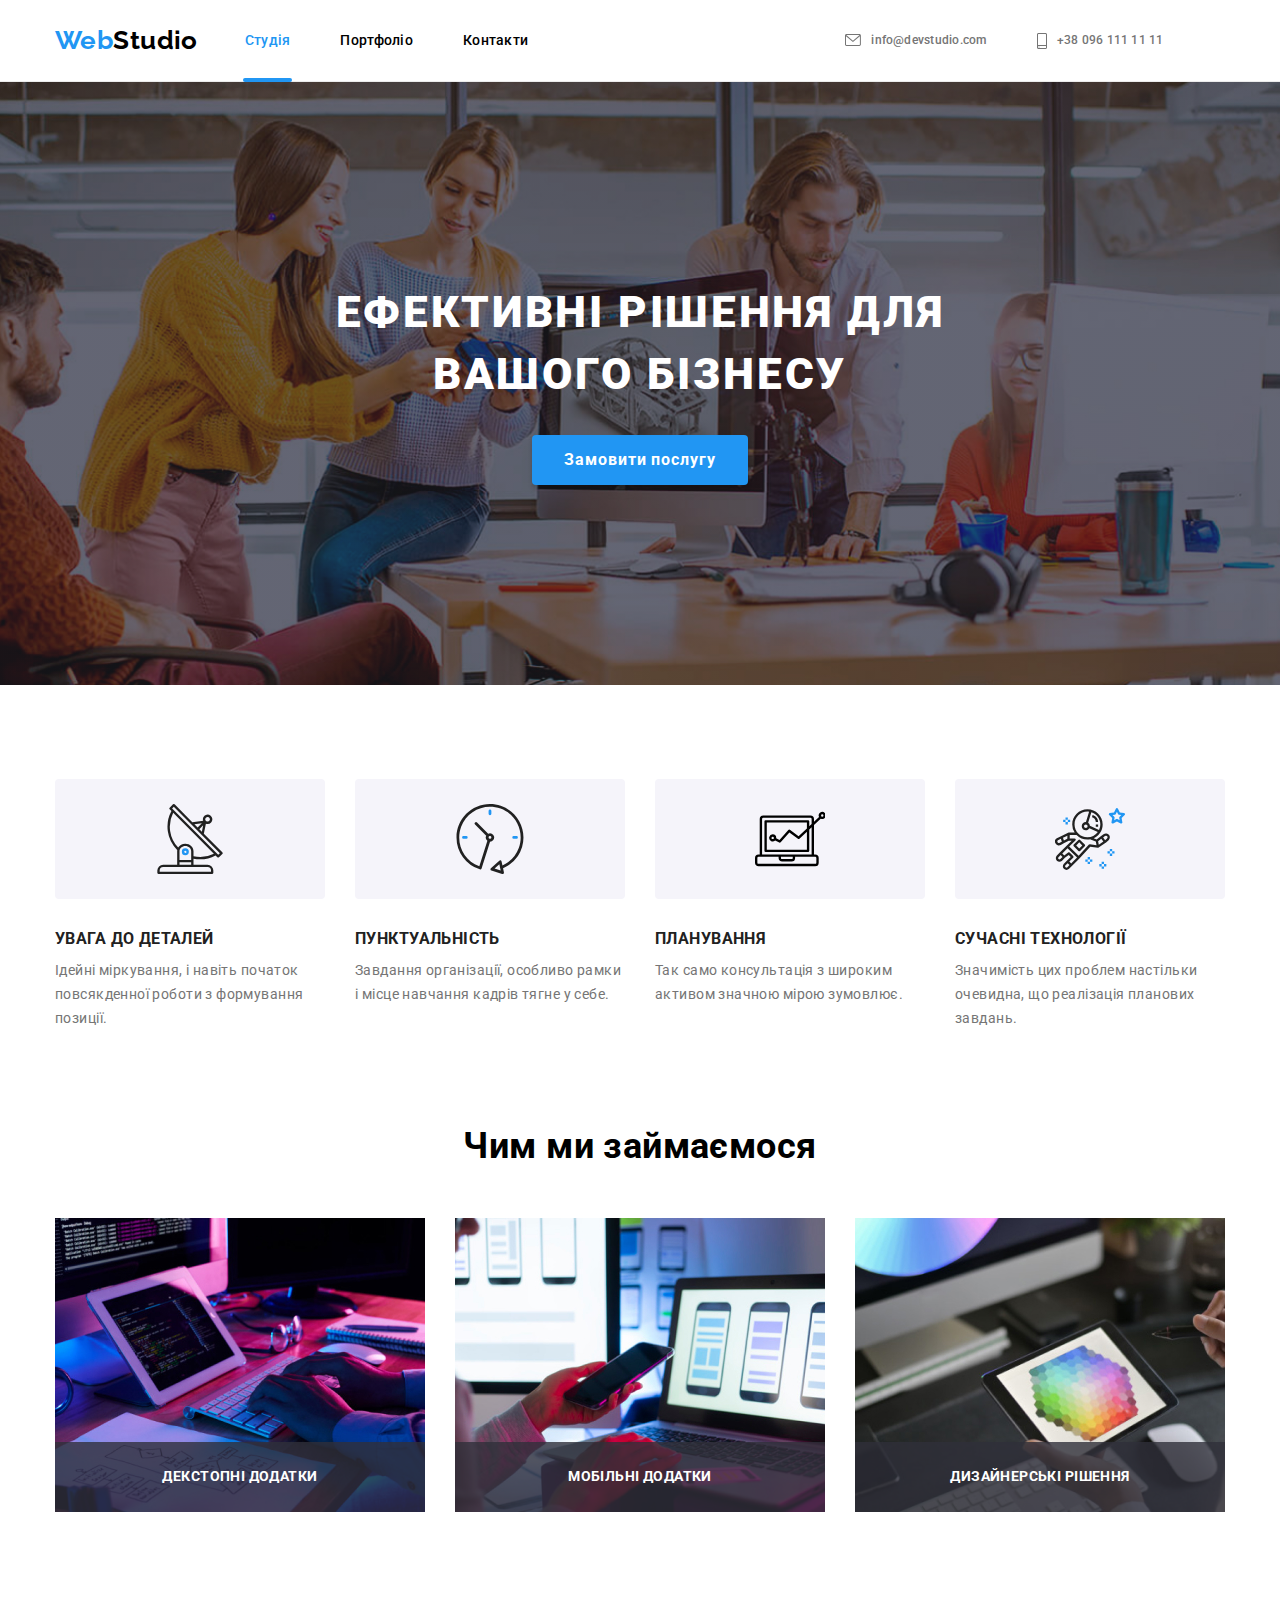
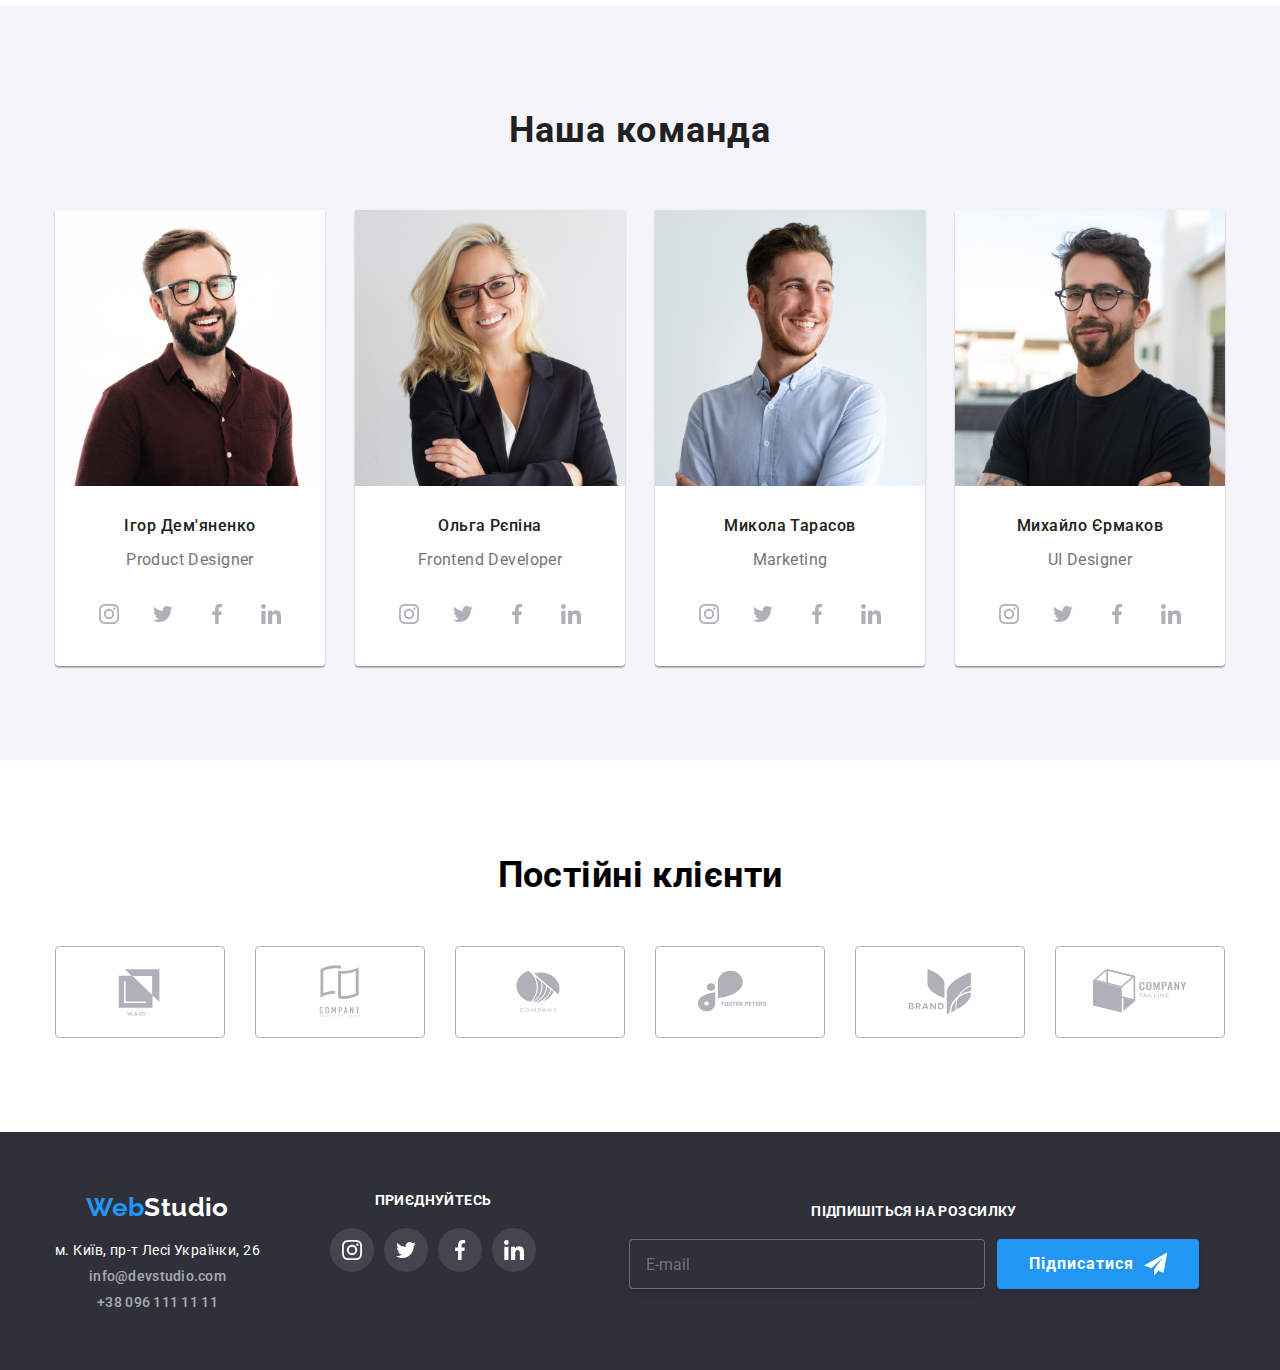
==== commit 4ef7d84d: "img" ====
--- a/index.html
+++ b/index.html
@@ -140,7 +140,8 @@
               <div class="index">
                 <p>ДЕКСТОПНІ ДОДАТКИ</p>
               </div>
-              <img src="./images/img1.jpg" alt="робота на компьютері" width="370" />
+              <img 
+              src="./images/img1.jpg" alt="робота на компьютері" width="370" />
         
             </li>
             <li class="item-products">
@@ -164,7 +165,15 @@
           <h2 class="team-title">Наша команда</h2>
           <ul class="team-list">
             <li  class="team-item">
-              <img src="./images/igor.jpg" alt="посміхнений хлопець в окулярах" width="270" />
+              <img 
+              srcset="
+              ./images/igor/igor-450.jpg 450w
+              ./images/igor/igor-900.jpg 900w
+              ./images/igor/igor-1350.jpg 1350w
+              ./images/igor/igor-1800.jpg 1800w
+              "
+              sizes="(min-width: 1200px) 25vw, (min-width: 768px) 50vw, (max-width: 480px) 100vw"
+              src="./images/igor/igor-450.jpg" alt="посміхнений хлопець в окулярах"  />
               <div class="team-container">
               <h3 class="team-item-title">Ігор Дем'яненко</h3>
               <p lang="en" class="specialization">Product Designer</p>
@@ -201,7 +210,15 @@
             </div>
             </li>
             <li class="team-item">
-              <img src="./images/olga.jpg" alt="дівчина в окулярах" width="270" />
+              <img src="./images/olga/olga-450.jpg " alt="дівчина в окулярах" 
+              srcset="
+              ./images/olga/olga-450.jpg 450w
+              ./images/olga/olga-900.jpg 900w
+              ./images/olga/olga-1350.jpg 1350w
+              ./images/olga/olga-1800.jpg 1800w
+              "
+              sizes="(min-width: 1200px) 25vw, (min-width: 768px) 50vw, (max-width: 480px) 100vw"
+              />
               <div class="team-container">
               <h3 class="team-item-title">Ольга Рєпіна</h3>
               <p lang="en" class="specialization">Frontend Developer</p>
@@ -238,7 +255,16 @@
             </div>
             </li>
             <li class="team-item">
-              <img src="./images/mykola.jpg" alt="хлопець в сорочці" width="270" />
+              <img src="./images/mykola/mykola-450.jpg" 
+              srcset="
+              ./images/mykola/mykola-450.jpg 450w
+              ./images/mykola/mykola-900.jpg 900w
+              ./images/mykola/mykola-1350.jpg 1350w
+              
+              "
+              sizes="(min-width: 1200px) 25vw, (min-width: 768px) 50vw, (max-width: 480px) 100vw"
+            
+              alt="хлопець в сорочці" />
               <div class="team-container">
               <h3 class="team-item-title">Микола Тарасов</h3>
               <p lang="en" class="specialization">Marketing</p>
@@ -275,7 +301,14 @@
             </div>
             </li>
             <li class="team-item">
-              <img src="./images/myhailo.jpg" alt="хлопець у футболці" width="270" />
+              <img src="./images/myhailo/myhailo-450.jpg" alt="хлопець у футболці" 
+              srcset="
+              ./images/myhailo/myhailo-450.jpg 450w
+              ./images/myhailo/myhailo-900.jpg 900w
+              ./images/myhailo/myhailo-1350.jpg 1350w              
+              "
+              sizes="(min-width: 1200px) 25vw, (min-width: 768px) 50vw, (max-width: 480px) 100vw"
+              />
               <div class="team-container">
               <h3 class="team-item-title">Михайло Єрмаков</h3>
               <p lang="en" class="specialization">UI Designer</p>
--- a/css/main.min.css
+++ b/css/main.min.css
@@ -1 +1 @@
-:root{--color: #2196f3;--timing: cubic-bezier(0.4, 0, 0.2, 1);--time: 250ms}body{font-family:"Roboto",sans-serif;font-size:14px;line-height:1.2;letter-spacing:.03em}.visually-hidden{position:absolute;clip:rect(0 0 0 0);width:1px;height:1px;margin:-1px}h1,h2,h3,h4,h5,h6,p{margin:0}a,button{cursor:pointer}img{display:block;width:100%;height:auto}a{text-decoration:none}ul,li{list-style:none;margin:0;padding:0}@media screen and (max-width: 1199px){.section{padding-top:60px;padding-bottom:60px}}@media screen and (min-width: 1200px){.section{padding-top:94px;padding-bottom:94px}}.container{margin:0 auto;padding-left:15px;padding-right:15px}@media screen and (max-width: 767px){.container{max-width:480px}}@media screen and (max-width: 1199px){.container{max-width:768px}}@media screen and (min-width: 1200px){.container{max-width:1200px}}.container-hero__button{display:block;min-width:200px;min-height:50px;padding:10px 32px;margin:0 auto;color:#fff;font-weight:700;font-size:16px;line-height:1.88;letter-spacing:.06em;border:none;background-color:var(--color);-webkit-box-shadow:0px 4px 4px rgba(0,0,0,.15);box-shadow:0px 4px 4px rgba(0,0,0,.15);border-radius:4px;-webkit-transition:background-color var(--time) var(--timing);transition:background-color var(--time) var(--timing)}@media screen and (min-width: 1200px){.container-hero__button{min-width:216px}}.container-hero__button:hover,.container-hero__button:focus{background-color:#188ce8}.button-form{min-width:200px;height:50px;display:-webkit-box;display:-ms-flexbox;display:flex;-webkit-box-align:center;-ms-flex-align:center;align-items:center;-webkit-box-pack:center;-ms-flex-pack:center;justify-content:center}.icon-airplane{width:24px;height:24px;margin-left:10px;fill:currentColor}.modal .modal-button{position:absolute;top:8px;right:8px;width:30px;height:30px;display:-webkit-box;display:-ms-flexbox;display:flex;-webkit-box-pack:center;-ms-flex-pack:center;justify-content:center;-webkit-box-align:center;-ms-flex-align:center;align-items:center;border:1px solid rgba(0,0,0,.1);border-radius:50%;background-color:#fff}.header{border-bottom:1px Solid #ececec}@media screen and (max-width: 767px){.header{padding-bottom:16px;padding-top:16px}}@media screen and (min-width: 768px){.header-content{display:-webkit-box;display:-ms-flexbox;display:flex;-webkit-box-align:center;-ms-flex-align:center;align-items:center}}@media screen and (max-width: 767px){.menu-container{position:fixed;top:0;left:0;width:100vw;height:100vh;padding:48px 40px;overflow:auto;display:-webkit-box;display:-ms-flexbox;display:flex;-webkit-box-orient:vertical;-webkit-box-direction:normal;-ms-flex-direction:column;flex-direction:column;-webkit-box-pack:justify;-ms-flex-pack:justify;justify-content:space-between;z-index:99;background-color:#fff;-webkit-transform:translateX(101%);transform:translateX(101%);-webkit-transition:-webkit-transform 250ms ease-in-out;transition:-webkit-transform 250ms ease-in-out;transition:transform 250ms ease-in-out;transition:transform 250ms ease-in-out, -webkit-transform 250ms ease-in-out}.menu-container.is-open{-webkit-transform:translateX(0);transform:translateX(0)}.menu-container.is-open .body{overflow-y:hidden}}@media screen and (min-width: 768px){.menu-container{display:-webkit-box;display:-ms-flexbox;display:flex;-webkit-box-orient:horizontal;-webkit-box-direction:normal;-ms-flex-direction:row;flex-direction:row;-webkit-box-align:center;-ms-flex-align:center;align-items:center}}.head{color:#000}@media screen and (min-width: 1200px){.head{margin-top:25px;margin-bottom:25px}}.logo{font-family:"Raleway",sans-serif;font-style:normal;font-weight:700}@media screen and (max-width: 1199px){.logo{font-size:24px;line-height:1.17}}@media screen and (min-width: 768px){.logo{margin-right:88px}}@media screen and (min-width: 1200px){.logo{margin-right:45px;font-size:26px;line-height:1.2}}.web{color:var(--color)}@media screen and (max-width: 767px){.navbar{display:block;margin-bottom:64px}.navbar .item:not(:last-child){margin-bottom:32px}}@media screen and (min-width: 768px){.navbar{display:-webkit-box;display:-ms-flexbox;display:flex}}@media screen and (min-width: 766px){.navbar .item:not(:last-child){margin-right:46px}}.nav{display:block;font-style:normal;font-weight:500;letter-spacing:.02em;color:#000;-webkit-transition:color var(--time) var(--timing);transition:color var(--time) var(--timing)}@media screen and (max-width: 767px){.nav{font-size:40px;line-height:1.18}}@media screen and (min-width: 768px){.nav{padding:32px 2px;font-size:14px;line-height:1.2}}.nav:hover{color:var(--color)}.nav:hover.nav-hover::after{-webkit-transform:scale(1);transform:scale(1)}.nav:focus{color:var(--color)}@media screen and (min-width: 768px){.nav-hover{position:relative;display:-webkit-box;display:-ms-flexbox;display:flex;-webkit-box-pack:center;-ms-flex-pack:center;justify-content:center}}@media screen and (min-width: 766px){.nav-hover::after{-webkit-transform:scale(1);transform:scale(1);content:"";position:absolute;display:block;bottom:-1px;width:100%;height:4px;background-color:var(--color);border-radius:2px;-webkit-transform:scale(0);transform:scale(0);-webkit-transition:-webkit-transform var(--time) var(--timing);transition:-webkit-transform var(--time) var(--timing);transition:transform var(--time) var(--timing);transition:transform var(--time) var(--timing), -webkit-transform var(--time) var(--timing)}}@media screen and (max-width: 765px){.mail{display:none}}@media screen and (min-width: 766px){.mail{width:14px;height:10px}}@media screen and (min-width: 1200px){.mail{width:16px;height:12px}}@media screen and (max-width: 765px){.tel{display:none}}@media screen and (min-width: 766px){.tel{width:10px;height:14px}}@media screen and (min-width: 1200px){.tel{width:10px;height:16px}}@media screen and (min-width: 766px){.icon-header{margin-right:8px;fill:currentColor}}@media screen and (min-width: 1200px){.icon-header{margin-right:10px}}.accent{position:relative;color:var(--color)}@media screen and (min-width: 766px){.accent{display:-webkit-box;display:-ms-flexbox;display:flex;-webkit-box-pack:center;-ms-flex-pack:center;justify-content:center}}@media screen and (min-width: 766px){.accent::after{content:"";position:absolute;display:block;bottom:-1px;width:100%;height:4px;background-color:var(--color);border-radius:2px}}@media screen and (min-width: 1199px){.contacts{display:-webkit-box;display:-ms-flexbox;display:flex;-webkit-box-orient:horizontal;-webkit-box-direction:normal;-ms-flex-direction:row;flex-direction:row;-webkit-box-flex:1;-ms-flex-positive:1;flex-grow:1;gap:50px}}@media screen and (min-width: 767px){.flex-wrap{margin-left:90px}}@media screen and (min-width: 1199px){.flex-wrap{margin-left:315px}}.link-contact-head{font-style:normal;font-weight:500;letter-spacing:.02em;color:#757575;-webkit-transition:color var(--time) var(--timing);transition:color var(--time) var(--timing)}@media screen and (max-width: 767px){.link-contact-head{font-size:24px;line-height:1.17}}@media screen and (min-width: 768px){.link-contact-head{font-size:12px;line-height:1.17}}@media screen and (min-width: 1200px){.link-contact-head{display:-webkit-box;display:-ms-flexbox;display:flex;-webkit-box-align:center;-ms-flex-align:center;align-items:center;padding-top:32px;padding-bottom:32px;line-height:1.2}}.link-contact-head:focus,.link-contact-head:hover{color:var(--color)}@media screen and (max-width: 767px){.link-contact-head:focus,.link-contact-head:hover{font-size:34px;line-height:1.18}}@media screen and (max-width: 767px){.button-mobail{display:-webkit-box;display:-ms-flexbox;display:flex;padding:0;border:none;background-color:rgba(0,0,0,0);max-width:40px;max-height:40px;position:absolute;top:10px;right:15px}}@media screen and (min-width: 768px){.button-mobail{display:none}}.menu-icon{max-width:40px;max-height:40px}@media screen and (max-width: 767px){.mobile-menu-list{display:-webkit-box;display:-ms-flexbox;display:flex;margin-top:64px}.mobile-menu-list .item:not(:last-child){padding-right:10px;border-right:1px solid rgba(33,33,33,.2)}.mobile-menu-list .item:not(:first-child){padding-left:10px}}@media screen and (min-width: 768px){.mobile-menu-list{display:none}}.mobile-menu-link{font-size:18px;line-height:1.22;color:var(--color)}.container-hero{margin:0 auto}@media screen and (max-width: 1199px){.container-hero{width:360px}}@media screen and (min-width: 1200px){.container-hero{width:696px}}.section-hero{background-color:#c4c4c4}.section-hero__overlay{max-width:1600px;margin-left:auto;margin-right:auto;text-align:center;color:#fff;background-image:-webkit-gradient(linear, left top, right top, from(rgba(47, 48, 58, 0.4)), to(rgba(47, 48, 58, 0.4))),url(../images/header.jpg);background-image:linear-gradient(to right, rgba(47, 48, 58, 0.4), rgba(47, 48, 58, 0.4)),url(../images/header.jpg);background-position:center;background-repeat:no-repeat}@media screen and (max-width: 767px){.section-hero__overlay{max-width:480px}}@media screen and (max-width: 1199px){.section-hero__overlay{padding-bottom:118px;padding-top:118px;background-size:cover}}@media screen and (min-width: 1200px){.section-hero__overlay{padding-bottom:200px;padding-top:200px;background-size:cover}}.container-hero{margin:0 auto}@media screen and (min-width: 1200px){.container-hero{width:696px}}.container-hero__title{margin-bottom:30px;font-weight:900;letter-spacing:.06em;text-transform:uppercase}@media screen and (max-width: 1199px){.container-hero__title{font-size:26px;line-height:1.62}}@media screen and (min-width: 1200px){.container-hero__title{font-size:44px;line-height:1.4}}@media screen and (min-width: 768px){.benefits-list{display:-webkit-box;display:-ms-flexbox;display:flex;-webkit-box-orient:horizontal;-webkit-box-direction:normal;-ms-flex-direction:row;flex-direction:row;gap:30px;-ms-flex-wrap:wrap;flex-wrap:wrap}}@media screen and (max-width: 767px){.benefits-list__item:not(:last-child){margin-bottom:30px}}@media screen and (min-width: 768px){.benefits-list__item{width:354px}}@media screen and (min-width: 1200px){.benefits-list__item{width:270px}}.benefits-img{display:-webkit-box;display:-ms-flexbox;display:flex;-webkit-box-align:center;-ms-flex-align:center;align-items:center;-webkit-box-pack:center;-ms-flex-pack:center;justify-content:center;height:120px;margin-bottom:30px;background-color:#f5f4fa;border-radius:4px}@media screen and (min-width: 768px){.benefits-img{width:354px}}@media screen and (min-width: 1200px){.benefits-img{width:270px}}.benefits-img__icon{width:70px;height:70px}.benefits-list__title{margin-bottom:10px;font-weight:700;line-height:1.2;text-transform:uppercase;color:#212121}@media screen and (max-width: 767px){.benefits-list__title{text-align:center}}.benefits-list__text{line-height:1.71;color:#757575}@media screen and (max-width: 1199px){.products{display:none}}@media screen and (min-width: 1200px){.products{padding-top:0;padding-bottom:94px}.products-h{margin-bottom:50px;font-weight:700;font-size:36px;line-height:1.2;text-align:center}.products-ul{display:-webkit-box;display:-ms-flexbox;display:flex;-webkit-box-orient:horizontal;-webkit-box-direction:normal;-ms-flex-direction:row;flex-direction:row;-webkit-box-pack:justify;-ms-flex-pack:justify;justify-content:space-between;-ms-flex-wrap:wrap;flex-wrap:wrap}.item-products{position:relative;font-weight:700;font-size:14px;line-height:1.14;text-align:center;letter-spacing:.03em;text-transform:uppercase;color:#fff}.index{position:absolute;bottom:0;right:0;width:100%;height:70px;display:-webkit-box;display:-ms-flexbox;display:flex;-webkit-box-align:center;-ms-flex-align:center;align-items:center;-webkit-box-pack:center;-ms-flex-pack:center;justify-content:center;background-color:rgba(47,48,58,.8)}}.team{text-align:center;background:#f5f4fa}.team-title{margin-bottom:30px;text-align:center;font-size:28px;line-height:1.18;letter-spacing:.03em;color:#212121}@media screen and (min-width: 1200px){.team-title{margin-bottom:50px;font-size:36px;line-height:1.6667}}@media screen and (min-width: 768px){.team-list{display:-webkit-box;display:-ms-flexbox;display:flex;-webkit-box-orient:horizontal;-webkit-box-direction:normal;-ms-flex-direction:row;flex-direction:row;gap:30px;-ms-flex-wrap:wrap;flex-wrap:wrap}}.team-item{padding-bottom:30px;font-size:16px;line-height:1.2;text-align:center;-webkit-box-shadow:0px 1px 3px rgba(0,0,0,.12),0px 1px 1px rgba(0,0,0,.14),0px 2px 1px rgba(0,0,0,.2);box-shadow:0px 1px 3px rgba(0,0,0,.12),0px 1px 1px rgba(0,0,0,.14),0px 2px 1px rgba(0,0,0,.2);border-radius:0px 0px 4px 4px;background:#fff}@media screen and (max-width: 767px){.team-item{width:450px;margin-left:auto;margin-left:auto;margin-bottom:30px}}@media screen and (min-width: 768px){.team-item{width:354px}}@media screen and (min-width: 1200px){.team-item{width:270px}}.team-item-title{font-weight:500;font-size:16px;line-height:1.19;letter-spacing:.03em;color:#212121}.specialization{margin-top:10px;margin-bottom:16px;line-height:1.9;color:#757575}.msg{display:-webkit-box;display:-ms-flexbox;display:flex;-webkit-box-pack:center;-ms-flex-pack:center;justify-content:center;margin-top:16px;gap:10px}.link-msg{display:-webkit-box;display:-ms-flexbox;display:flex;-webkit-box-pack:center;-ms-flex-pack:center;justify-content:center;-webkit-box-align:center;-ms-flex-align:center;align-items:center;padding:12px;color:#afb1b8;border-radius:25px;-webkit-transition:color var(--time) var(--timing),background-color var(--time) var(--timing);transition:color var(--time) var(--timing),background-color var(--time) var(--timing)}.msg-icon{width:20px;height:20px;fill:currentColor}.link-msg:hover,.link-msg:focus{background-color:var(--color);color:#fff}.team-container{margin-right:auto;margin-left:auto;margin-top:30px}.customer-section__title{margin-bottom:30px;font-weight:700;text-align:center}@media screen and (max-width: 1199px){.customer-section__title{font-size:28px;line-height:1.18}}@media screen and (min-width: 1200px){.customer-section__title{margin-bottom:50px;font-size:36px;line-height:1.17}}.customer-list{display:-webkit-box;display:-ms-flexbox;display:flex;gap:30px;-ms-flex-wrap:wrap;flex-wrap:wrap}.customer-list__link{display:-webkit-box;display:-ms-flexbox;display:flex;-webkit-box-pack:center;-ms-flex-pack:center;justify-content:center;-webkit-box-align:center;-ms-flex-align:center;align-items:center;height:92px;color:#afb1b8;border:1px solid #afb1b8;border-radius:4px;-webkit-transition:color var(--time) var(--timing);transition:color var(--time) var(--timing)}@media screen and (max-width: 767px){.customer-list__link{width:210px}}@media screen and (min-width: 768px){.customer-list__link{width:226px}}@media screen and (min-width: 1200px){.customer-list__link{width:170px}}.customer-list__link:focus,.customer-list__link:hover{color:var(--color);border:1px solid var(--color)}.customer-list__icon{fill:currentColor}.footer{padding-top:60px;padding-bottom:60px;color:#fff;background-color:#2f303a}@media screen and (min-width: 768px){.footer{padding-left:76px;padding-right:89px}}@media screen and (min-width: 1200px){.footer{padding-left:0;padding-right:0}}footer h2{margin-bottom:20px;font-size:14px;line-height:16px;letter-spacing:.03em;text-transform:uppercase}@media screen and (max-width: 767px){footer h2{text-align:center}}.foot{display:block}@media screen and (max-width: 767px){.foot{text-align:center}}@media screen and (min-width: 768px){.foot{text-align:center}}@media screen and (min-width: 1200px){.foot{display:-webkit-box;display:-ms-flexbox;display:flex;-webkit-box-align:baseline;-ms-flex-align:baseline;align-items:baseline;-ms-flex-wrap:wrap;flex-wrap:wrap}}.logo-foot{display:block;font-family:"Raleway",sans-serif;font-style:normal;font-weight:700;font-size:24px;line-height:1.17;color:#fff}@media screen and (min-width: 1200px){.logo-foot{font-size:26px}}@media screen and (min-width: 768px){.tablet-box{display:-webkit-box;display:-ms-flexbox;display:flex;-webkit-box-pack:baseline;-ms-flex-pack:baseline;justify-content:baseline}}.foot-contacts{display:-webkit-box;display:-ms-flexbox;display:flex;-webkit-box-orient:vertical;-webkit-box-direction:normal;-ms-flex-direction:column;flex-direction:column;margin-top:20px}@media screen and (max-width: 1100px){.foot-contacts{gap:8px}}@media screen and (min-width: 1200px){.foot-contacts{gap:9px}}@media screen and (max-width: 1100px){.foot-contacts{margin-bottom:60px}}.white{font-style:normal;color:#fff;-webkit-transition:color var(--time) var(--timing);transition:color var(--time) var(--timing)}.white:hover,.white:focus{color:var(--color)}.link-contact{font-style:normal;font-weight:500;line-height:1.2;letter-spacing:.02em;color:rgba(255,255,255,.6);-webkit-transition:color var(--time) var(--timing);transition:color var(--time) var(--timing)}@media screen and (max-width: 0px){.link-contact{gap:8px}}.link-contact:focus,.link-contact:hover{color:var(--color)}@media screen and (max-width: 767px){.foot-wrap{margin-bottom:60px}}@media screen and (min-width: 768px){.foot-wrap{margin-left:auto}}@media screen and (min-width: 1200px){.foot-wrap{margin-left:70px;margin-right:93px}}.link-msg-foot{display:-webkit-box;display:-ms-flexbox;display:flex;-webkit-box-pack:center;-ms-flex-pack:center;justify-content:center;-webkit-box-align:center;-ms-flex-align:center;align-items:center;padding:12px;color:#fff;border-radius:25px;background-color:rgba(255,255,255,.1);-webkit-transition:color var(--time) var(--timing),background-color var(--time) var(--timing);transition:color var(--time) var(--timing),background-color var(--time) var(--timing)}.link-msg-foot:hover,.link-msg-foot:focus{background-color:var(--color);color:#fff}@media screen and (max-width: 1100px){.subscribe{display:-webkit-box;display:-ms-flexbox;display:flex;-webkit-box-orient:vertical;-webkit-box-direction:normal;-ms-flex-direction:column;flex-direction:column;-webkit-box-align:center;-ms-flex-align:center;align-items:center}}.subscribe-title{font-weight:700}@media screen and (max-width: 1100px){.subscribe-title{text-align:center}}.subscribe-box{margin-top:20px}@media screen and (min-width: 1200px){.subscribe-box{display:-webkit-box;display:-ms-flexbox;display:flex;-webkit-box-align:center;-ms-flex-align:center;align-items:center;-webkit-box-pack:center;-ms-flex-pack:center;justify-content:center;width:570px}}.subscribe-box input{width:358px;height:50px;padding-left:16px;padding-right:16px;margin-right:12px;color:rgba(255,255,255,.6);background-color:#2f303a;border:1px solid rgba(255,255,255,.3);-webkit-filter:drop-shadow(0px 4px 4px rgba(0, 0, 0, 0.15));filter:drop-shadow(0px 4px 4px rgba(0, 0, 0, 0.15));border-radius:4px;outline:none;-webkit-transition:border var(--time) var(--timing);transition:border var(--time) var(--timing)}@media screen and (max-width: 767px){.subscribe-box input{width:100%;margin-bottom:20px;margin-right:auto;margin-left:auto}}@media screen and (max-width: 1100px){.subscribe-box input{margin-bottom:20px;width:450px}}.subscribe-box input{font-family:"roboto",sans-serif;font-weight:400;font-size:16px;line-height:1.25}.subscribe-box input::-webkit-input-placeholder{font-size:16px;line-height:1.25}.subscribe-box input::-moz-placeholder{font-size:16px;line-height:1.25}.subscribe-box input:-ms-input-placeholder{font-size:16px;line-height:1.25}.subscribe-box input::-ms-input-placeholder{font-size:16px;line-height:1.25}.subscribe-box input::placeholder{font-size:16px;line-height:1.25}.subscribe-box input:focus{border:1px solid var(--color);outline:none}.subscribe-box input:-webkit-autofill{-webkit-box-shadow:inset 0 0 0 50px #2f303a;-webkit-text-fill-color:rgba(255,255,255,.6)}.backdrop{position:fixed;top:0;left:0;width:100%;height:100%;-webkit-transform:scale(1);transform:scale(1);background:rgba(0,0,0,.2);-webkit-transition:opacity var(--time) var(--timing),-webkit-transform var(--time) var(--timing);transition:opacity var(--time) var(--timing),-webkit-transform var(--time) var(--timing);transition:transform var(--time) var(--timing),opacity var(--time) var(--timing);transition:transform var(--time) var(--timing),opacity var(--time) var(--timing),-webkit-transform var(--time) var(--timing)}.backdrop.is-hidden{opacity:0;pointer-events:none;-webkit-transform:scale(0);transform:scale(0)}.backdrop.is-hidden .modal{-webkit-transform:translate(-50%, -50%) scale(0);transform:translate(-50%, -50%) scale(0)}.modal{position:relative;left:50%;top:50%;padding:40px;-webkit-transform:translate(-50%, -50%) scale(1) rotateZ(360deg);transform:translate(-50%, -50%) scale(1) rotateZ(360deg);width:528px;height:581px;background:#fff;-webkit-box-shadow:0px 1px 3px rgba(0,0,0,.12),0px 1px 1px rgba(0,0,0,.14),0px 2px 1px rgba(0,0,0,.2);box-shadow:0px 1px 3px rgba(0,0,0,.12),0px 1px 1px rgba(0,0,0,.14),0px 2px 1px rgba(0,0,0,.2);border-radius:4px;-webkit-transition:var(--time) var(--timing);transition:var(--time) var(--timing)}.icon-close{width:18px;height:18px;-webkit-transition:fill var(--time) var(--timing);transition:fill var(--time) var(--timing)}.icon-close:hover,.icon-close:focus{fill:var(--color)}.modal-title{text-align:center}.menu{display:-webkit-box;display:-ms-flexbox;display:flex;-webkit-box-pack:center;-ms-flex-pack:center;justify-content:center}.menu-button{padding:6px 22px;margin-left:8px;font-weight:500;font-size:16px;line-height:1.6;text-align:center;font-family:inherit;cursor:pointer;color:#212121;border:none;border-radius:4px;-webkit-transition:color var(--time) var(--timing),background-color var(--time) var(--timing),-webkit-box-shadow var(--time) var(--timing);transition:color var(--time) var(--timing),background-color var(--time) var(--timing),-webkit-box-shadow var(--time) var(--timing);transition:color var(--time) var(--timing),background-color var(--time) var(--timing),box-shadow var(--time) var(--timing);transition:color var(--time) var(--timing),background-color var(--time) var(--timing),box-shadow var(--time) var(--timing),-webkit-box-shadow var(--time) var(--timing)}.all-btn{padding:6px 25px}.menu-button:hover,.menu-button:focus{color:#fff;background-color:var(--color);-webkit-box-shadow:0px 3px 1px rgba(0,0,0,.1),0px 1px 2px rgba(0,0,0,.08),0px 2px 2px rgba(0,0,0,.12);box-shadow:0px 3px 1px rgba(0,0,0,.1),0px 1px 2px rgba(0,0,0,.08),0px 2px 2px rgba(0,0,0,.12)}.services{margin-top:50px;display:-webkit-box;display:-ms-flexbox;display:flex;-ms-flex-wrap:wrap;flex-wrap:wrap;gap:30px;margin-top:34px}.portfolio-link:hover .case{-webkit-box-shadow:0px 1px 1px rgba(0,0,0,.12),0px 4px 4px rgba(0,0,0,.06),1px 4px 6px rgba(0,0,0,.16);box-shadow:0px 1px 1px rgba(0,0,0,.12),0px 4px 4px rgba(0,0,0,.06),1px 4px 6px rgba(0,0,0,.16)}.portfolio-link:hover .box-hover{-webkit-transform:translateY(0);transform:translateY(0)}.portfolio-link:focus .case{-webkit-box-shadow:0px 1px 1px rgba(0,0,0,.12),0px 4px 4px rgba(0,0,0,.06),1px 4px 6px rgba(0,0,0,.16);box-shadow:0px 1px 1px rgba(0,0,0,.12),0px 4px 4px rgba(0,0,0,.06),1px 4px 6px rgba(0,0,0,.16)}.portfolio-link:focus .box-hover{-webkit-transform:translateY(0);transform:translateY(0)}.case{text-align:start;font-size:16px;line-height:1.9;-webkit-transition:-webkit-box-shadow var(--time) var(--timing);transition:-webkit-box-shadow var(--time) var(--timing);transition:box-shadow var(--time) var(--timing);transition:box-shadow var(--time) var(--timing), -webkit-box-shadow var(--time) var(--timing)}.hover-before{position:relative;width:370px;height:294px;overflow:hidden}.box-hover{position:absolute;top:0;left:0;width:100%;height:100%;background-color:rgba(33,150,243,.9);-webkit-transform:translateY(101%);transform:translateY(101%);-webkit-transition:-webkit-transform var(--time) ease;transition:-webkit-transform var(--time) ease;transition:transform var(--time) ease;transition:transform var(--time) ease, -webkit-transform var(--time) ease}.box-hover p{padding:63px 24px;font-size:18px;line-height:1.56;letter-spacing:.03em;color:#fff}.box{padding:20px 24px;border-right:1px solid #eee;border-bottom:1px solid #eee;border-left:1px solid #eee}.portfolio{margin-top:0;margin-bottom:4px;font-weight:700;font-size:18px;line-height:2;letter-spacing:.06em;color:#212121}.specialization{margin-top:10px;margin-bottom:16px;font-size:16px;line-height:1.9;color:#757575}/*# sourceMappingURL=main.min.css.map */+:root{--color: #2196f3;--timing: cubic-bezier(0.4, 0, 0.2, 1);--time: 250ms}body{font-family:"Roboto",sans-serif;font-size:14px;line-height:1.2;letter-spacing:.03em}.visually-hidden{position:absolute;clip:rect(0 0 0 0);width:1px;height:1px;margin:-1px}h1,h2,h3,h4,h5,h6,p{margin:0}a,button{cursor:pointer}img{display:block;width:100%;height:auto}a{text-decoration:none}ul,li{list-style:none;margin:0;padding:0}@media screen and (max-width: 1199px){.section{padding-top:60px;padding-bottom:60px}}@media screen and (min-width: 1200px){.section{padding-top:94px;padding-bottom:94px}}.container{margin:0 auto;padding-left:15px;padding-right:15px}@media screen and (max-width: 767px){.container{max-width:480px;overflow-x:hidden}}@media screen and (max-width: 1199px){.container{max-width:768px}}@media screen and (min-width: 1200px){.container{max-width:1200px}}.container-hero__button{display:block;min-width:200px;min-height:50px;padding:10px 32px;margin:0 auto;color:#fff;font-weight:700;font-size:16px;line-height:1.88;letter-spacing:.06em;border:none;background-color:var(--color);-webkit-box-shadow:0px 4px 4px rgba(0,0,0,.15);box-shadow:0px 4px 4px rgba(0,0,0,.15);border-radius:4px;-webkit-transition:background-color var(--time) var(--timing);transition:background-color var(--time) var(--timing)}@media screen and (min-width: 1200px){.container-hero__button{min-width:216px}}.container-hero__button:hover,.container-hero__button:focus{background-color:#188ce8}.button-form{min-width:200px;height:50px;display:-webkit-box;display:-ms-flexbox;display:flex;-webkit-box-align:center;-ms-flex-align:center;align-items:center;-webkit-box-pack:center;-ms-flex-pack:center;justify-content:center}.icon-airplane{width:24px;height:24px;margin-left:10px;fill:currentColor}.modal .modal-button{position:absolute;top:8px;right:8px;width:30px;height:30px;display:-webkit-box;display:-ms-flexbox;display:flex;-webkit-box-pack:center;-ms-flex-pack:center;justify-content:center;-webkit-box-align:center;-ms-flex-align:center;align-items:center;border:1px solid rgba(0,0,0,.1);border-radius:50%;background-color:#fff}.header{border-bottom:1px Solid #ececec}@media screen and (max-width: 767px){.header{padding-bottom:16px;padding-top:16px}}@media screen and (min-width: 768px){.header-content{display:-webkit-box;display:-ms-flexbox;display:flex;-webkit-box-align:center;-ms-flex-align:center;align-items:center}}@media screen and (max-width: 767px){.menu-container{position:fixed;top:0;left:0;width:100vw;height:100vh;padding:48px 40px;overflow-y:auto;display:-webkit-box;display:-ms-flexbox;display:flex;-webkit-box-orient:vertical;-webkit-box-direction:normal;-ms-flex-direction:column;flex-direction:column;-webkit-box-pack:justify;-ms-flex-pack:justify;justify-content:space-between;z-index:1;background-color:#fff;-webkit-transform:translateX(101%);transform:translateX(101%);opacity:1;-webkit-transition:-webkit-transform 250ms ease-in-out;transition:-webkit-transform 250ms ease-in-out;transition:transform 250ms ease-in-out;transition:transform 250ms ease-in-out, -webkit-transform 250ms ease-in-out}.menu-container.is-open{-webkit-transform:translateX(0);transform:translateX(0)}.menu-container.is-open .body{overflow-y:hidden}}@media screen and (min-width: 768px){.menu-container{display:-webkit-box;display:-ms-flexbox;display:flex;-webkit-box-orient:horizontal;-webkit-box-direction:normal;-ms-flex-direction:row;flex-direction:row;-webkit-box-align:center;-ms-flex-align:center;align-items:center}}.head{color:#000}@media screen and (min-width: 1200px){.head{margin-top:25px;margin-bottom:25px}}.logo{font-family:"Raleway",sans-serif;font-style:normal;font-weight:700}@media screen and (max-width: 1199px){.logo{font-size:24px;line-height:1.17}}@media screen and (min-width: 768px){.logo{margin-right:88px}}@media screen and (min-width: 1200px){.logo{margin-right:45px;font-size:26px;line-height:1.2}}.web{color:var(--color)}@media screen and (max-width: 767px){.navbar{display:block;margin-bottom:64px}.navbar .item:not(:last-child){margin-bottom:32px}}@media screen and (min-width: 768px){.navbar{display:-webkit-box;display:-ms-flexbox;display:flex}}@media screen and (min-width: 766px){.navbar .item:not(:last-child){margin-right:46px}}.nav{display:block;font-style:normal;font-weight:500;letter-spacing:.02em;color:#000;-webkit-transition:color var(--time) var(--timing);transition:color var(--time) var(--timing)}@media screen and (max-width: 767px){.nav{font-size:40px;line-height:1.18}}@media screen and (min-width: 768px){.nav{padding:32px 2px;font-size:14px;line-height:1.2}}.nav:hover{color:var(--color)}.nav:hover.nav-hover::after{-webkit-transform:scale(1);transform:scale(1)}.nav:focus{color:var(--color)}@media screen and (min-width: 768px){.nav-hover{position:relative;display:-webkit-box;display:-ms-flexbox;display:flex;-webkit-box-pack:center;-ms-flex-pack:center;justify-content:center}}@media screen and (min-width: 766px){.nav-hover::after{-webkit-transform:scale(1);transform:scale(1);content:"";position:absolute;display:block;bottom:-1px;width:100%;height:4px;background-color:var(--color);border-radius:2px;-webkit-transform:scale(0);transform:scale(0);-webkit-transition:-webkit-transform var(--time) var(--timing);transition:-webkit-transform var(--time) var(--timing);transition:transform var(--time) var(--timing);transition:transform var(--time) var(--timing), -webkit-transform var(--time) var(--timing)}}@media screen and (max-width: 765px){.mail{display:none}}@media screen and (min-width: 766px){.mail{width:14px;height:10px}}@media screen and (min-width: 1200px){.mail{width:16px;height:12px}}@media screen and (max-width: 765px){.tel{display:none}}@media screen and (min-width: 766px){.tel{width:10px;height:14px}}@media screen and (min-width: 1200px){.tel{width:10px;height:16px}}@media screen and (min-width: 766px){.icon-header{margin-right:8px;fill:currentColor}}@media screen and (min-width: 1200px){.icon-header{margin-right:10px}}.accent{position:relative;color:var(--color)}@media screen and (min-width: 766px){.accent{display:-webkit-box;display:-ms-flexbox;display:flex;-webkit-box-pack:center;-ms-flex-pack:center;justify-content:center}}@media screen and (min-width: 766px){.accent::after{content:"";position:absolute;display:block;bottom:-1px;width:100%;height:4px;background-color:var(--color);border-radius:2px}}@media screen and (min-width: 1199px){.contacts{display:-webkit-box;display:-ms-flexbox;display:flex;-webkit-box-orient:horizontal;-webkit-box-direction:normal;-ms-flex-direction:row;flex-direction:row;-webkit-box-flex:1;-ms-flex-positive:1;flex-grow:1;gap:50px}}@media screen and (max-width: 767px){.contacts .item:not(:last-child){margin-bottom:32px}}@media screen and (min-width: 767px){.flex-wrap{margin-left:90px}}@media screen and (min-width: 1199px){.flex-wrap{margin-left:315px}}.link-contact-head{font-style:normal;font-weight:500;letter-spacing:.02em;color:#757575;-webkit-transition:color var(--time) var(--timing);transition:color var(--time) var(--timing)}@media screen and (max-width: 767px){.link-contact-head{font-size:24px;line-height:1.17}}@media screen and (min-width: 768px){.link-contact-head{font-size:12px;line-height:1.17}}@media screen and (min-width: 1200px){.link-contact-head{display:-webkit-box;display:-ms-flexbox;display:flex;-webkit-box-align:center;-ms-flex-align:center;align-items:center;padding-top:32px;padding-bottom:32px;line-height:1.2}}.link-contact-head:focus,.link-contact-head:hover{color:var(--color)}@media screen and (max-width: 767px){.link-contact-head:focus,.link-contact-head:hover{font-size:34px;line-height:1.18}}@media screen and (max-width: 767px){.button-mobail{display:-webkit-box;display:-ms-flexbox;display:flex;padding:0;border:none;background-color:rgba(0,0,0,0);max-width:40px;max-height:40px;position:absolute;top:10px;right:15px}}@media screen and (min-width: 768px){.button-mobail{display:none}}.menu-icon{max-width:40px;max-height:40px}@media screen and (max-width: 767px){.mobile-menu-list{display:-webkit-box;display:-ms-flexbox;display:flex;-ms-flex-wrap:wrap;flex-wrap:wrap;-webkit-box-align:center;-ms-flex-align:center;align-items:center;margin-top:64px;gap:20px}.mobile-menu-list .item{position:relative}.mobile-menu-list .item:not(:last-child)::after{content:"";right:-10px;display:inline-block;position:absolute;height:22px;width:1px;background-color:rgba(33,33,33,.2)}}@media screen and (min-width: 768px){.mobile-menu-list{display:none}}.mobile-menu-link{font-size:18px;line-height:1.22;color:var(--color)}.container-hero{margin:0 auto}@media screen and (max-width: 1199px){.container-hero{width:360px}}@media screen and (min-width: 1200px){.container-hero{width:696px}}.section-hero{background-color:#c4c4c4}.section-hero__overlay{max-width:1600px;margin-left:auto;margin-right:auto;text-align:center;color:#fff;background-image:-webkit-gradient(linear, left top, right top, from(rgba(47, 48, 58, 0.4)), to(rgba(47, 48, 58, 0.4))),url(../images/header-mobail.jpg);background-image:linear-gradient(to right, rgba(47, 48, 58, 0.4), rgba(47, 48, 58, 0.4)),url(../images/header-mobail.jpg);background-position:center;background-repeat:no-repeat;background-size:cover}@media screen and (max-width: 767px){.section-hero__overlay{max-width:480px;padding-bottom:118px;padding-top:118px}}@media screen and (min-width: 768px){.section-hero__overlay{padding-bottom:118px;padding-top:118px;background-image:-webkit-gradient(linear, left top, right top, from(rgba(47, 48, 58, 0.4)), to(rgba(47, 48, 58, 0.4))),url(../images/header-tablet.jpg);background-image:linear-gradient(to right, rgba(47, 48, 58, 0.4), rgba(47, 48, 58, 0.4)),url(../images/header-tablet.jpg)}}@media screen and (min-width: 1200px){.section-hero__overlay{padding-bottom:200px;padding-top:200px;background-image:-webkit-gradient(linear, left top, right top, from(rgba(47, 48, 58, 0.4)), to(rgba(47, 48, 58, 0.4))),url(../images/header.jpg);background-image:linear-gradient(to right, rgba(47, 48, 58, 0.4), rgba(47, 48, 58, 0.4)),url(../images/header.jpg)}}.container-hero{margin:0 auto}@media screen and (min-width: 1200px){.container-hero{width:696px}}.container-hero__title{margin-bottom:30px;font-weight:900;letter-spacing:.06em;text-transform:uppercase}@media screen and (max-width: 1199px){.container-hero__title{font-size:26px;line-height:1.62}}@media screen and (min-width: 1200px){.container-hero__title{font-size:44px;line-height:1.4}}@media screen and (min-width: 768px){.benefits-list{display:-webkit-box;display:-ms-flexbox;display:flex;-webkit-box-orient:horizontal;-webkit-box-direction:normal;-ms-flex-direction:row;flex-direction:row;gap:30px;-ms-flex-wrap:wrap;flex-wrap:wrap}}@media screen and (max-width: 767px){.benefits-list__item:not(:last-child){margin-bottom:30px}}@media screen and (min-width: 768px){.benefits-list__item{width:354px}}@media screen and (min-width: 1200px){.benefits-list__item{width:270px}}.benefits-img{display:-webkit-box;display:-ms-flexbox;display:flex;-webkit-box-align:center;-ms-flex-align:center;align-items:center;-webkit-box-pack:center;-ms-flex-pack:center;justify-content:center;height:120px;margin-bottom:30px;background-color:#f5f4fa;border-radius:4px}@media screen and (min-width: 768px){.benefits-img{width:354px}}@media screen and (min-width: 1200px){.benefits-img{width:270px}}.benefits-img__icon{width:70px;height:70px}.benefits-list__title{margin-bottom:10px;font-weight:700;line-height:1.2;text-transform:uppercase;color:#212121}@media screen and (max-width: 767px){.benefits-list__title{text-align:center}}.benefits-list__text{line-height:1.71;color:#757575}@media screen and (max-width: 1199px){.products{display:none}}@media screen and (min-width: 1200px){.products{padding-top:0;padding-bottom:94px}.products-h{margin-bottom:50px;font-weight:700;font-size:36px;line-height:1.2;text-align:center}.products-ul{display:-webkit-box;display:-ms-flexbox;display:flex;-webkit-box-orient:horizontal;-webkit-box-direction:normal;-ms-flex-direction:row;flex-direction:row;-webkit-box-pack:justify;-ms-flex-pack:justify;justify-content:space-between;-ms-flex-wrap:wrap;flex-wrap:wrap}.item-products{position:relative;font-weight:700;font-size:14px;line-height:1.14;text-align:center;letter-spacing:.03em;text-transform:uppercase;color:#fff}.index{position:absolute;bottom:0;right:0;width:100%;height:70px;display:-webkit-box;display:-ms-flexbox;display:flex;-webkit-box-align:center;-ms-flex-align:center;align-items:center;-webkit-box-pack:center;-ms-flex-pack:center;justify-content:center;background-color:rgba(47,48,58,.8)}}.team{text-align:center;background:#f5f4fa}.team-title{margin-bottom:30px;text-align:center;font-size:28px;line-height:1.18;letter-spacing:.03em;color:#212121}@media screen and (min-width: 1200px){.team-title{margin-bottom:50px;font-size:36px;line-height:1.6667}}@media screen and (min-width: 768px){.team-list{display:-webkit-box;display:-ms-flexbox;display:flex;-webkit-box-orient:horizontal;-webkit-box-direction:normal;-ms-flex-direction:row;flex-direction:row;gap:30px;-ms-flex-wrap:wrap;flex-wrap:wrap}}.team-item{padding-bottom:30px;font-size:16px;line-height:1.2;text-align:center;-webkit-box-shadow:0px 1px 3px rgba(0,0,0,.12),0px 1px 1px rgba(0,0,0,.14),0px 2px 1px rgba(0,0,0,.2);box-shadow:0px 1px 3px rgba(0,0,0,.12),0px 1px 1px rgba(0,0,0,.14),0px 2px 1px rgba(0,0,0,.2);border-radius:0px 0px 4px 4px;background:#fff}@media screen and (max-width: 767px){.team-item{width:100%;margin-left:auto;margin-left:auto;margin-bottom:30px}}@media screen and (min-width: 768px){.team-item{width:354px}}@media screen and (min-width: 1200px){.team-item{width:270px}}.team-item-title{font-weight:500;font-size:16px;line-height:1.19;letter-spacing:.03em;color:#212121}.specialization{margin-top:10px;margin-bottom:16px;line-height:1.9;color:#757575}.msg{display:-webkit-box;display:-ms-flexbox;display:flex;-webkit-box-pack:center;-ms-flex-pack:center;justify-content:center;margin-top:16px;gap:10px}.link-msg{display:-webkit-box;display:-ms-flexbox;display:flex;-webkit-box-pack:center;-ms-flex-pack:center;justify-content:center;-webkit-box-align:center;-ms-flex-align:center;align-items:center;padding:12px;color:#afb1b8;border-radius:25px;-webkit-transition:color var(--time) var(--timing),background-color var(--time) var(--timing);transition:color var(--time) var(--timing),background-color var(--time) var(--timing)}.msg-icon{width:20px;height:20px;fill:currentColor}.link-msg:hover,.link-msg:focus{background-color:var(--color);color:#fff}.team-container{margin-right:auto;margin-left:auto;margin-top:30px}.customer-section__title{margin-bottom:30px;font-weight:700;text-align:center}@media screen and (max-width: 1199px){.customer-section__title{font-size:28px;line-height:1.18}}@media screen and (min-width: 1200px){.customer-section__title{margin-bottom:50px;font-size:36px;line-height:1.17}}.customer-list{display:-webkit-box;display:-ms-flexbox;display:flex;gap:30px;-ms-flex-wrap:wrap;flex-wrap:wrap}@media screen and (max-width: 767px){.customer-list li{width:calc((100% - 30px)/2)}}@media screen and (min-width: 768px){.customer-list li{width:calc((100% - 60px)/3)}}@media screen and (min-width: 1200px){.customer-list li{width:170px}}.customer-list__link{width:100%;display:-webkit-box;display:-ms-flexbox;display:flex;-webkit-box-pack:center;-ms-flex-pack:center;justify-content:center;-webkit-box-align:center;-ms-flex-align:center;align-items:center;height:92px;color:#afb1b8;border:1px solid #afb1b8;border-radius:4px;-webkit-transition:color var(--time) var(--timing);transition:color var(--time) var(--timing)}.customer-list__link:focus,.customer-list__link:hover{color:var(--color);border:1px solid var(--color)}.customer-list__icon{fill:currentColor}.footer{padding-top:60px;padding-bottom:60px;color:#fff;background-color:#2f303a}@media screen and (min-width: 768px){.footer{padding-left:76px;padding-right:89px}}@media screen and (min-width: 1200px){.footer{padding-left:0;padding-right:0}}footer h2{margin-bottom:20px;font-size:14px;line-height:16px;letter-spacing:.03em;text-transform:uppercase}@media screen and (max-width: 767px){footer h2{text-align:center}}.foot{display:block}@media screen and (max-width: 767px){.foot{text-align:center}}@media screen and (min-width: 768px){.foot{text-align:center}}@media screen and (min-width: 1200px){.foot{display:-webkit-box;display:-ms-flexbox;display:flex;-webkit-box-align:baseline;-ms-flex-align:baseline;align-items:baseline;-ms-flex-wrap:wrap;flex-wrap:wrap}}.logo-foot{display:block;font-family:"Raleway",sans-serif;font-style:normal;font-weight:700;font-size:24px;line-height:1.17;color:#fff}@media screen and (min-width: 1200px){.logo-foot{font-size:26px}}@media screen and (min-width: 768px){.tablet-box{display:-webkit-box;display:-ms-flexbox;display:flex;-webkit-box-pack:baseline;-ms-flex-pack:baseline;justify-content:baseline}}.foot-contacts{display:-webkit-box;display:-ms-flexbox;display:flex;-webkit-box-orient:vertical;-webkit-box-direction:normal;-ms-flex-direction:column;flex-direction:column;margin-top:20px}@media screen and (max-width: 1100px){.foot-contacts{gap:8px}}@media screen and (min-width: 1200px){.foot-contacts{gap:9px}}@media screen and (max-width: 1100px){.foot-contacts{margin-bottom:60px}}.white{font-style:normal;color:#fff;-webkit-transition:color var(--time) var(--timing);transition:color var(--time) var(--timing)}.white:hover,.white:focus{color:var(--color)}.link-contact{font-style:normal;font-weight:500;line-height:1.2;letter-spacing:.02em;color:rgba(255,255,255,.6);-webkit-transition:color var(--time) var(--timing);transition:color var(--time) var(--timing)}@media screen and (max-width: 0px){.link-contact{gap:8px}}.link-contact:focus,.link-contact:hover{color:var(--color)}@media screen and (max-width: 767px){.foot-wrap{margin-bottom:60px}}@media screen and (min-width: 768px){.foot-wrap{margin-left:auto}}@media screen and (min-width: 1200px){.foot-wrap{margin-left:70px;margin-right:93px}}.link-msg-foot{display:-webkit-box;display:-ms-flexbox;display:flex;-webkit-box-pack:center;-ms-flex-pack:center;justify-content:center;-webkit-box-align:center;-ms-flex-align:center;align-items:center;padding:12px;color:#fff;border-radius:25px;background-color:rgba(255,255,255,.1);-webkit-transition:color var(--time) var(--timing),background-color var(--time) var(--timing);transition:color var(--time) var(--timing),background-color var(--time) var(--timing)}.link-msg-foot:hover,.link-msg-foot:focus{background-color:var(--color);color:#fff}@media screen and (max-width: 1100px){.subscribe{display:-webkit-box;display:-ms-flexbox;display:flex;-webkit-box-orient:vertical;-webkit-box-direction:normal;-ms-flex-direction:column;flex-direction:column;-webkit-box-align:center;-ms-flex-align:center;align-items:center}}.subscribe-title{font-weight:700}@media screen and (max-width: 1100px){.subscribe-title{text-align:center}}.subscribe-box{margin-top:20px}@media screen and (min-width: 1200px){.subscribe-box{display:-webkit-box;display:-ms-flexbox;display:flex;-webkit-box-align:center;-ms-flex-align:center;align-items:center;-webkit-box-pack:center;-ms-flex-pack:center;justify-content:center;width:570px}}@media screen and (max-width: 1100px){.subscribe-box{width:100%}}.subscribe-box input{height:50px;padding-left:16px;padding-right:16px;color:rgba(255,255,255,.6);background-color:#2f303a;border:1px solid rgba(255,255,255,.3);-webkit-filter:drop-shadow(0px 4px 4px rgba(0, 0, 0, 0.15));filter:drop-shadow(0px 4px 4px rgba(0, 0, 0, 0.15));border-radius:4px;outline:none;-webkit-transition:border var(--time) var(--timing);transition:border var(--time) var(--timing)}@media screen and (max-width: 767px){.subscribe-box input{width:100%;margin-bottom:20px}}@media screen and (min-width: 768px){.subscribe-box input{margin-bottom:20px;width:450px}}@media screen and (min-width: 1200px){.subscribe-box input{margin-bottom:0px;width:358px;margin-right:12px}}.subscribe-box input{font-family:"roboto",sans-serif;font-weight:400;font-size:16px;line-height:1.25}.subscribe-box input::-webkit-input-placeholder{font-size:16px;line-height:1.25}.subscribe-box input::-moz-placeholder{font-size:16px;line-height:1.25}.subscribe-box input:-ms-input-placeholder{font-size:16px;line-height:1.25}.subscribe-box input::-ms-input-placeholder{font-size:16px;line-height:1.25}.subscribe-box input::placeholder{font-size:16px;line-height:1.25}.subscribe-box input:focus{border:1px solid var(--color);outline:none}.subscribe-box input:-webkit-autofill{-webkit-box-shadow:inset 0 0 0 50px #2f303a;-webkit-text-fill-color:rgba(255,255,255,.6)}.backdrop{padding:20px;position:fixed;top:0;left:0;width:100%;height:100%;-webkit-transform:scale(1);transform:scale(1);background:rgba(0,0,0,.2);-webkit-transition:opacity var(--time) var(--timing),-webkit-transform var(--time) var(--timing);transition:opacity var(--time) var(--timing),-webkit-transform var(--time) var(--timing);transition:transform var(--time) var(--timing),opacity var(--time) var(--timing);transition:transform var(--time) var(--timing),opacity var(--time) var(--timing),-webkit-transform var(--time) var(--timing)}.backdrop.is-hidden{opacity:0;pointer-events:none;-webkit-transform:scale(0);transform:scale(0)}.backdrop.is-hidden .modal{-webkit-transform:translate(-50%, -50%) scale(0);transform:translate(-50%, -50%) scale(0)}body .modal-open{overflow-y:hidden}.modal{position:relative;left:50%;top:50%;padding:40px;-webkit-transform:translate(-50%, -50%) scale(1) rotateZ(360deg);transform:translate(-50%, -50%) scale(1) rotateZ(360deg);width:450px;height:609px;background:#fff;overflow-y:auto;-webkit-box-shadow:0px 1px 3px rgba(0,0,0,.12),0px 1px 1px rgba(0,0,0,.14),0px 2px 1px rgba(0,0,0,.2);box-shadow:0px 1px 3px rgba(0,0,0,.12),0px 1px 1px rgba(0,0,0,.14),0px 2px 1px rgba(0,0,0,.2);border-radius:4px;-webkit-transition:var(--time) var(--timing);transition:var(--time) var(--timing)}@media screen and (max-width: 767px){.modal{max-width:100vw;max-height:100vh}}@media screen and (min-width: 1200px){.modal{width:528px;height:581px}}.icon-close{width:18px;height:18px;-webkit-transition:fill var(--time) var(--timing);transition:fill var(--time) var(--timing)}.icon-close:hover,.icon-close:focus{fill:var(--color)}.modal-title{text-align:center}.form-modal{color:#757575}.form-item{display:-webkit-box;display:-ms-flexbox;display:flex;-webkit-box-orient:vertical;-webkit-box-direction:normal;-ms-flex-direction:column;flex-direction:column;position:relative}.form-list{display:-webkit-box;display:-ms-flexbox;display:flex;-webkit-box-orient:vertical;-webkit-box-direction:normal;-ms-flex-direction:column;flex-direction:column;gap:10px;margin-top:12px;font-size:12px;line-height:1,16;letter-spacing:.01em}.form-list textarea:focus{border:1px solid var(--color);outline:none}.form-list label{margin-bottom:4px}.form-list textarea{height:120px;padding:12px 16px;resize:none;border-radius:2px;-webkit-transition:border var(--time) var(--timing);transition:border var(--time) var(--timing)}.inpute-icon{position:absolute;top:50%;left:12px;width:18px;height:18px;fill:#212121;-webkit-transition:fill var(--time) var(--timing);transition:fill var(--time) var(--timing)}.input-modal{padding-left:42px;height:40px;border:1px solid rgba(33,33,33,.2);border-radius:4px;-webkit-transition:border var(--time) var(--timing);transition:border var(--time) var(--timing)}.input-modal:focus+.inpute-icon{fill:var(--color)}.input-modal:focus{border:1px solid var(--color);outline:none}.input-modal:-webkit-autofill{-webkit-box-shadow:inset 0 0 0 50px #fff;-webkit-text-fill-color:#212121}.terms-submit{margin-top:20px;margin-bottom:30px;display:-webkit-box;display:-ms-flexbox;display:flex;-webkit-box-align:center;-ms-flex-align:center;align-items:center}.terms-submit input{margin-right:8px}.checkbox{position:absolute;clip:rect(0 0 0 0);width:1px;height:1px;margin:-1px}.svg-check{width:16px;height:15px;margin-right:8px;border:solid 2px #212121;border-radius:4px;-webkit-transition:border var(--time) var(--timing),background-color var(--time) var(--timing);transition:border var(--time) var(--timing),background-color var(--time) var(--timing)}.checkbox:checked~.svg-check{border:solid 2px var(--color);background-color:var(--color);background-origin:border-box}.checkbox{position:absolute;clip:rect(0 0 0 0);width:1px;height:1px;margin:-1px}.terms-deal{color:var(--color)}label{display:inline-block}.terms-submit__label{display:-webkit-box;display:-ms-flexbox;display:flex;-webkit-box-align:center;-ms-flex-align:center;align-items:center}.menu{display:-webkit-box;display:-ms-flexbox;display:flex;-webkit-box-pack:center;-ms-flex-pack:center;justify-content:center;-ms-flex-wrap:wrap;flex-wrap:wrap;gap:8px}@media screen and (max-width: 766px){.menu{width:326px;-webkit-box-pack:start;-ms-flex-pack:start;justify-content:flex-start}}.menu-button{display:block;padding:6px 22px;font-weight:500;font-size:16px;line-height:1.6;text-align:center;font-family:inherit;cursor:pointer;color:#212121;border:none;border-radius:4px;background-color:#f5f4fa;-webkit-transition:color var(--time) var(--timing),background-color var(--time) var(--timing),-webkit-box-shadow var(--time) var(--timing);transition:color var(--time) var(--timing),background-color var(--time) var(--timing),-webkit-box-shadow var(--time) var(--timing);transition:color var(--time) var(--timing),background-color var(--time) var(--timing),box-shadow var(--time) var(--timing);transition:color var(--time) var(--timing),background-color var(--time) var(--timing),box-shadow var(--time) var(--timing),-webkit-box-shadow var(--time) var(--timing)}.all-btn{padding:6px 25px}.menu-button:hover,.menu-button:focus{color:#fff;background-color:var(--color);-webkit-box-shadow:0px 3px 1px rgba(0,0,0,.1),0px 1px 2px rgba(0,0,0,.08),0px 2px 2px rgba(0,0,0,.12);box-shadow:0px 3px 1px rgba(0,0,0,.1),0px 1px 2px rgba(0,0,0,.08),0px 2px 2px rgba(0,0,0,.12)}.services{display:-webkit-box;display:-ms-flexbox;display:flex;-ms-flex-wrap:wrap;flex-wrap:wrap;gap:30px}@media screen and (max-width: 760px){.services{margin-top:40px}}@media screen and (min-width: 768px){.services{margin-top:14px}}@media screen and (min-width: 1200px){.services{margin-top:32px}}@media screen and (max-width: 760px){.services-item{width:100%}}@media screen and (min-width: 768px){.services-item{width:354px}}@media screen and (min-width: 1200px){.services-item{width:370px}}.img-hover img{width:100%}.portfolio-link:hover .case{-webkit-box-shadow:0px 1px 1px rgba(0,0,0,.12),0px 4px 4px rgba(0,0,0,.06),1px 4px 6px rgba(0,0,0,.16);box-shadow:0px 1px 1px rgba(0,0,0,.12),0px 4px 4px rgba(0,0,0,.06),1px 4px 6px rgba(0,0,0,.16)}.portfolio-link:hover .box-hover{-webkit-transform:translateY(0);transform:translateY(0)}.portfolio-link:focus .case{-webkit-box-shadow:0px 1px 1px rgba(0,0,0,.12),0px 4px 4px rgba(0,0,0,.06),1px 4px 6px rgba(0,0,0,.16);box-shadow:0px 1px 1px rgba(0,0,0,.12),0px 4px 4px rgba(0,0,0,.06),1px 4px 6px rgba(0,0,0,.16)}.portfolio-link:focus .box-hover{-webkit-transform:translateY(0);transform:translateY(0)}.case{text-align:start;font-size:16px;line-height:1.9;-webkit-transition:-webkit-box-shadow var(--time) var(--timing);transition:-webkit-box-shadow var(--time) var(--timing);transition:box-shadow var(--time) var(--timing);transition:box-shadow var(--time) var(--timing), -webkit-box-shadow var(--time) var(--timing)}.hover-before{position:relative;height:294px;overflow:hidden}@media screen and (min-width: 1200px){.hover-before{width:370px}}.box-hover{position:absolute;top:0;left:0;width:100%;height:100%;background-color:rgba(33,150,243,.9);-webkit-transform:translateY(101%);transform:translateY(101%);-webkit-transition:-webkit-transform var(--time) ease;transition:-webkit-transform var(--time) ease;transition:transform var(--time) ease;transition:transform var(--time) ease, -webkit-transform var(--time) ease}.box-hover p{padding:63px 24px;font-size:18px;line-height:1.56;letter-spacing:.03em;color:#fff}.box{padding:20px 24px;border-right:1px solid #eee;border-bottom:1px solid #eee;border-left:1px solid #eee}@media screen and (min-width: 768px){.tech{padding-bottom:56px}}@media screen and (min-width: 1200px){.tech{padding-bottom:24px}}.portfolio{margin-top:0;margin-bottom:4px;font-weight:700;font-size:18px;line-height:2;letter-spacing:.06em;color:#212121}.specialization{margin-top:10px;margin-bottom:16px;font-size:16px;line-height:1.9;color:#757575}/*# sourceMappingURL=main.min.css.map */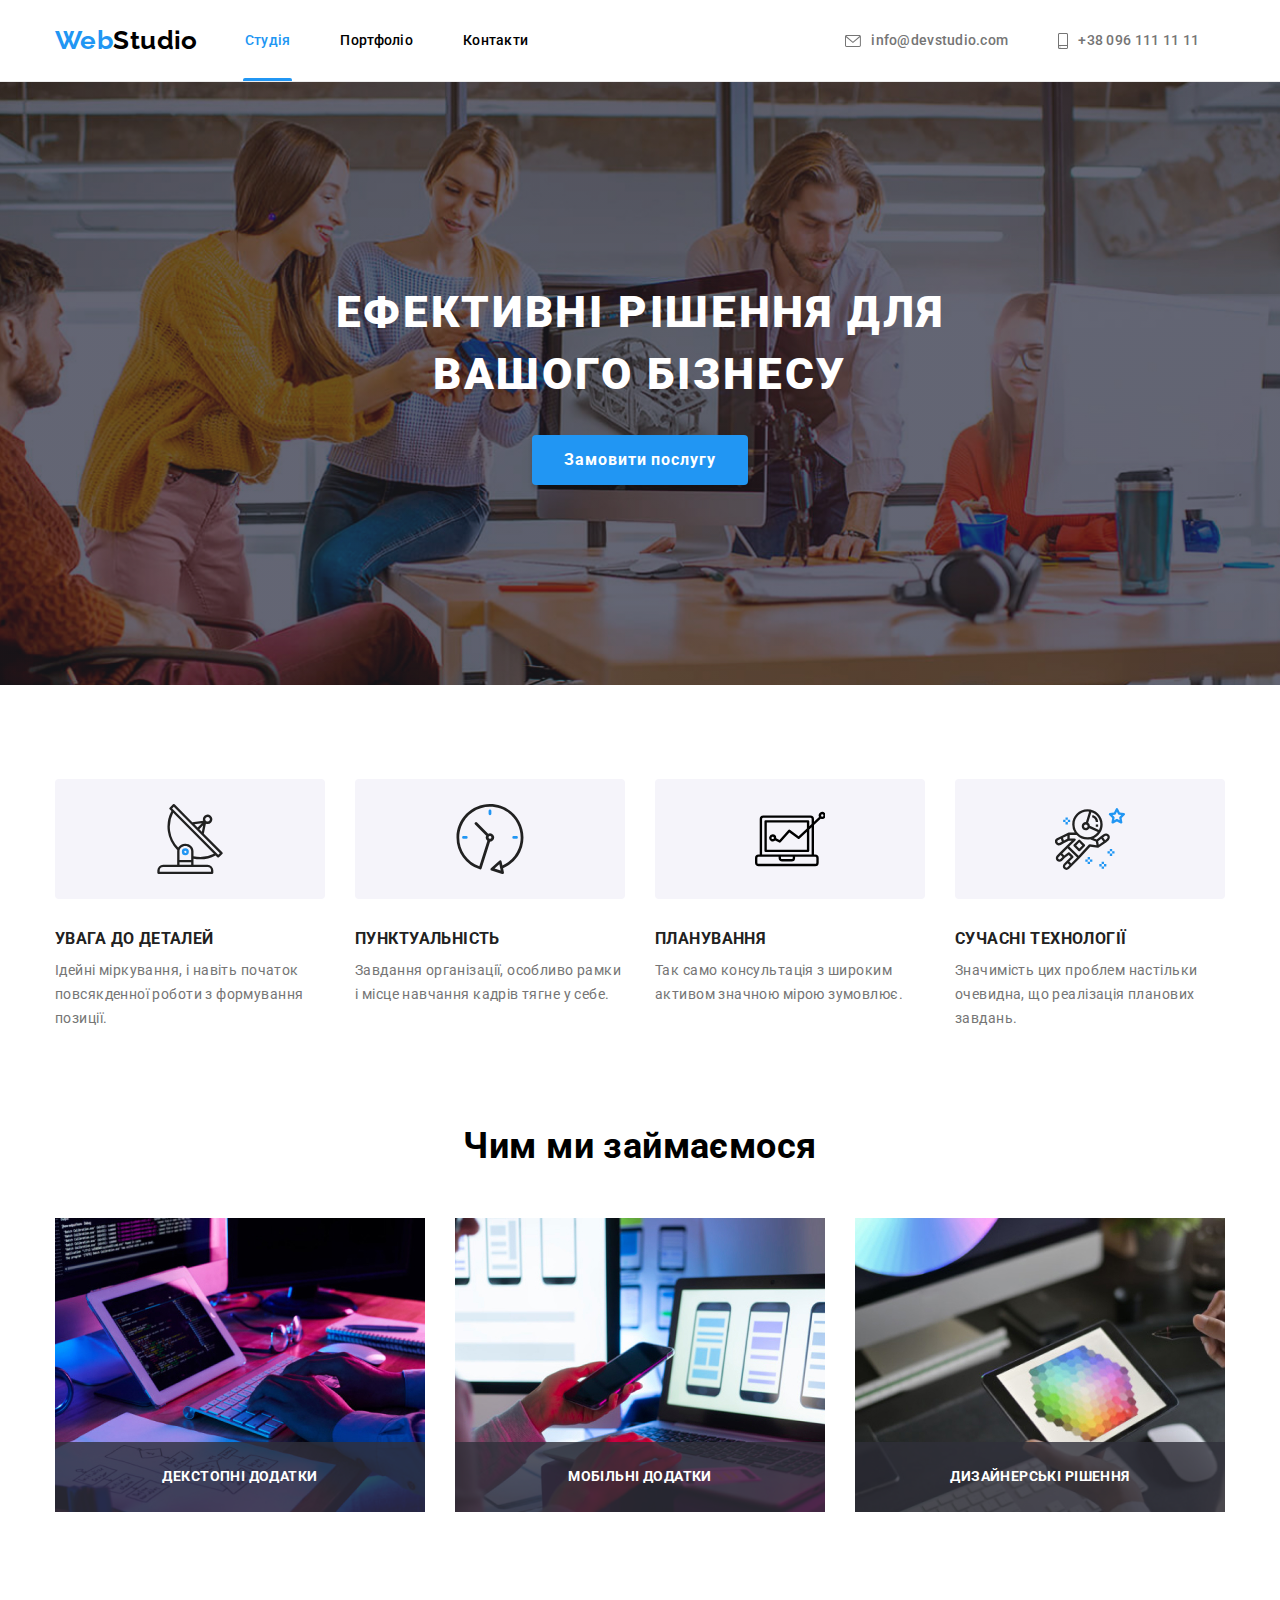
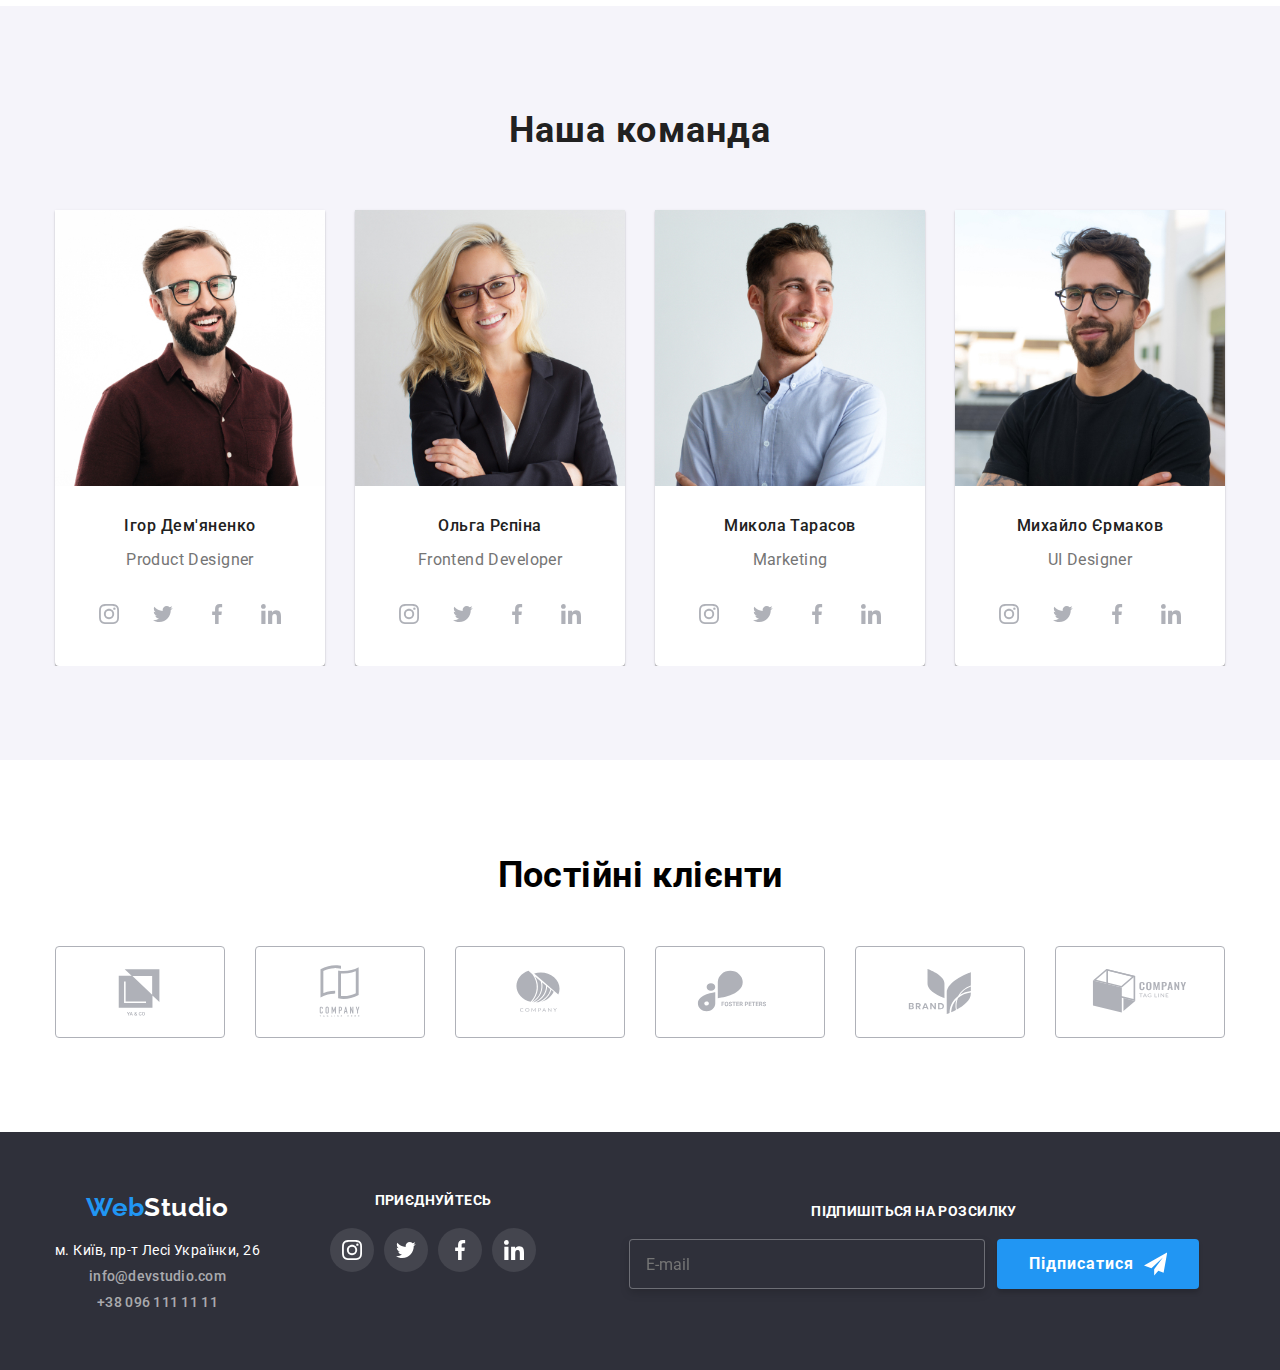
==== commit ae627f57: "img" ====
--- a/index.html
+++ b/index.html
@@ -167,13 +167,15 @@
             <li  class="team-item">
               <img 
               srcset="
-              ./images/igor/igor-450.jpg 450w
-              ./images/igor/igor-900.jpg 900w
-              ./images/igor/igor-1350.jpg 1350w
-              ./images/igor/igor-1800.jpg 1800w
+              ./images/igor/igor-270.jpg 270w,
+              ./images/igor/igor-450.jpg 450w,
+              ./images/igor/igor-900.jpg 900w,
+              ./images/igor/igor-1350.jpg 1350w,
+              ./images/igor/igor-1800.jpg 1800w,
               "
-              sizes="(min-width: 1200px) 25vw, (min-width: 768px) 50vw, (max-width: 480px) 100vw"
-              src="./images/igor/igor-450.jpg" alt="посміхнений хлопець в окулярах"  />
+              src="./images/igor/igor-270.jpg" alt="посміхнений хлопець в окулярах"
+              sizes="(min-width: 1200px) 25vw, (min-width: 768px) 50vw, (min-width: 200px) 100vw"
+                />
               <div class="team-container">
               <h3 class="team-item-title">Ігор Дем'яненко</h3>
               <p lang="en" class="specialization">Product Designer</p>
@@ -212,9 +214,9 @@
             <li class="team-item">
               <img src="./images/olga/olga-450.jpg " alt="дівчина в окулярах" 
               srcset="
-              ./images/olga/olga-450.jpg 450w
-              ./images/olga/olga-900.jpg 900w
-              ./images/olga/olga-1350.jpg 1350w
+              ./images/olga/olga-450.jpg 450w,
+              ./images/olga/olga-900.jpg 900w,
+              ./images/olga/olga-1350.jpg 1350w,
               ./images/olga/olga-1800.jpg 1800w
               "
               sizes="(min-width: 1200px) 25vw, (min-width: 768px) 50vw, (max-width: 480px) 100vw"
@@ -257,8 +259,8 @@
             <li class="team-item">
               <img src="./images/mykola/mykola-450.jpg" 
               srcset="
-              ./images/mykola/mykola-450.jpg 450w
-              ./images/mykola/mykola-900.jpg 900w
+              ./images/mykola/mykola-450.jpg 450w,
+              ./images/mykola/mykola-900.jpg 900w,
               ./images/mykola/mykola-1350.jpg 1350w
               
               "
@@ -303,9 +305,9 @@
             <li class="team-item">
               <img src="./images/myhailo/myhailo-450.jpg" alt="хлопець у футболці" 
               srcset="
-              ./images/myhailo/myhailo-450.jpg 450w
-              ./images/myhailo/myhailo-900.jpg 900w
-              ./images/myhailo/myhailo-1350.jpg 1350w              
+              ./images/myhailo/myhailo-450.jpg 450w,
+              ./images/myhailo/myhailo-900.jpg 900w,
+              ./images/myhailo/myhailo-1350.jpg 1350w             
               "
               sizes="(min-width: 1200px) 25vw, (min-width: 768px) 50vw, (max-width: 480px) 100vw"
               />
--- a/css/main.min.css
+++ b/css/main.min.css
@@ -1 +1 @@
-:root{--color: #2196f3;--timing: cubic-bezier(0.4, 0, 0.2, 1);--time: 250ms}body{font-family:"Roboto",sans-serif;font-size:14px;line-height:1.2;letter-spacing:.03em}.visually-hidden{position:absolute;clip:rect(0 0 0 0);width:1px;height:1px;margin:-1px}h1,h2,h3,h4,h5,h6,p{margin:0}a,button{cursor:pointer}img{display:block;width:100%;height:auto}a{text-decoration:none}ul,li{list-style:none;margin:0;padding:0}@media screen and (max-width: 1199px){.section{padding-top:60px;padding-bottom:60px}}@media screen and (min-width: 1200px){.section{padding-top:94px;padding-bottom:94px}}.container{margin:0 auto;padding-left:15px;padding-right:15px}@media screen and (max-width: 767px){.container{max-width:480px;overflow-x:hidden}}@media screen and (max-width: 1199px){.container{max-width:768px}}@media screen and (min-width: 1200px){.container{max-width:1200px}}.container-hero__button{display:block;min-width:200px;min-height:50px;padding:10px 32px;margin:0 auto;color:#fff;font-weight:700;font-size:16px;line-height:1.88;letter-spacing:.06em;border:none;background-color:var(--color);-webkit-box-shadow:0px 4px 4px rgba(0,0,0,.15);box-shadow:0px 4px 4px rgba(0,0,0,.15);border-radius:4px;-webkit-transition:background-color var(--time) var(--timing);transition:background-color var(--time) var(--timing)}@media screen and (min-width: 1200px){.container-hero__button{min-width:216px}}.container-hero__button:hover,.container-hero__button:focus{background-color:#188ce8}.button-form{min-width:200px;height:50px;display:-webkit-box;display:-ms-flexbox;display:flex;-webkit-box-align:center;-ms-flex-align:center;align-items:center;-webkit-box-pack:center;-ms-flex-pack:center;justify-content:center}.icon-airplane{width:24px;height:24px;margin-left:10px;fill:currentColor}.modal .modal-button{position:absolute;top:8px;right:8px;width:30px;height:30px;display:-webkit-box;display:-ms-flexbox;display:flex;-webkit-box-pack:center;-ms-flex-pack:center;justify-content:center;-webkit-box-align:center;-ms-flex-align:center;align-items:center;border:1px solid rgba(0,0,0,.1);border-radius:50%;background-color:#fff}.header{border-bottom:1px Solid #ececec}@media screen and (max-width: 767px){.header{padding-bottom:16px;padding-top:16px}}@media screen and (min-width: 768px){.header-content{display:-webkit-box;display:-ms-flexbox;display:flex;-webkit-box-align:center;-ms-flex-align:center;align-items:center}}@media screen and (max-width: 767px){.menu-container{position:fixed;top:0;left:0;width:100vw;height:100vh;padding:48px 40px;overflow-y:auto;display:-webkit-box;display:-ms-flexbox;display:flex;-webkit-box-orient:vertical;-webkit-box-direction:normal;-ms-flex-direction:column;flex-direction:column;-webkit-box-pack:justify;-ms-flex-pack:justify;justify-content:space-between;z-index:1;background-color:#fff;-webkit-transform:translateX(101%);transform:translateX(101%);opacity:1;-webkit-transition:-webkit-transform 250ms ease-in-out;transition:-webkit-transform 250ms ease-in-out;transition:transform 250ms ease-in-out;transition:transform 250ms ease-in-out, -webkit-transform 250ms ease-in-out}.menu-container.is-open{-webkit-transform:translateX(0);transform:translateX(0)}.menu-container.is-open .body{overflow-y:hidden}}@media screen and (min-width: 768px){.menu-container{display:-webkit-box;display:-ms-flexbox;display:flex;-webkit-box-orient:horizontal;-webkit-box-direction:normal;-ms-flex-direction:row;flex-direction:row;-webkit-box-align:center;-ms-flex-align:center;align-items:center}}.head{color:#000}@media screen and (min-width: 1200px){.head{margin-top:25px;margin-bottom:25px}}.logo{font-family:"Raleway",sans-serif;font-style:normal;font-weight:700}@media screen and (max-width: 1199px){.logo{font-size:24px;line-height:1.17}}@media screen and (min-width: 768px){.logo{margin-right:88px}}@media screen and (min-width: 1200px){.logo{margin-right:45px;font-size:26px;line-height:1.2}}.web{color:var(--color)}@media screen and (max-width: 767px){.navbar{display:block;margin-bottom:64px}.navbar .item:not(:last-child){margin-bottom:32px}}@media screen and (min-width: 768px){.navbar{display:-webkit-box;display:-ms-flexbox;display:flex}}@media screen and (min-width: 766px){.navbar .item:not(:last-child){margin-right:46px}}.nav{display:block;font-style:normal;font-weight:500;letter-spacing:.02em;color:#000;-webkit-transition:color var(--time) var(--timing);transition:color var(--time) var(--timing)}@media screen and (max-width: 767px){.nav{font-size:40px;line-height:1.18}}@media screen and (min-width: 768px){.nav{padding:32px 2px;font-size:14px;line-height:1.2}}.nav:hover{color:var(--color)}.nav:hover.nav-hover::after{-webkit-transform:scale(1);transform:scale(1)}.nav:focus{color:var(--color)}@media screen and (min-width: 768px){.nav-hover{position:relative;display:-webkit-box;display:-ms-flexbox;display:flex;-webkit-box-pack:center;-ms-flex-pack:center;justify-content:center}}@media screen and (min-width: 766px){.nav-hover::after{-webkit-transform:scale(1);transform:scale(1);content:"";position:absolute;display:block;bottom:-1px;width:100%;height:4px;background-color:var(--color);border-radius:2px;-webkit-transform:scale(0);transform:scale(0);-webkit-transition:-webkit-transform var(--time) var(--timing);transition:-webkit-transform var(--time) var(--timing);transition:transform var(--time) var(--timing);transition:transform var(--time) var(--timing), -webkit-transform var(--time) var(--timing)}}@media screen and (max-width: 765px){.mail{display:none}}@media screen and (min-width: 766px){.mail{width:14px;height:10px}}@media screen and (min-width: 1200px){.mail{width:16px;height:12px}}@media screen and (max-width: 765px){.tel{display:none}}@media screen and (min-width: 766px){.tel{width:10px;height:14px}}@media screen and (min-width: 1200px){.tel{width:10px;height:16px}}@media screen and (min-width: 766px){.icon-header{margin-right:8px;fill:currentColor}}@media screen and (min-width: 1200px){.icon-header{margin-right:10px}}.accent{position:relative;color:var(--color)}@media screen and (min-width: 766px){.accent{display:-webkit-box;display:-ms-flexbox;display:flex;-webkit-box-pack:center;-ms-flex-pack:center;justify-content:center}}@media screen and (min-width: 766px){.accent::after{content:"";position:absolute;display:block;bottom:-1px;width:100%;height:4px;background-color:var(--color);border-radius:2px}}@media screen and (min-width: 1199px){.contacts{display:-webkit-box;display:-ms-flexbox;display:flex;-webkit-box-orient:horizontal;-webkit-box-direction:normal;-ms-flex-direction:row;flex-direction:row;-webkit-box-flex:1;-ms-flex-positive:1;flex-grow:1;gap:50px}}@media screen and (max-width: 767px){.contacts .item:not(:last-child){margin-bottom:32px}}@media screen and (min-width: 767px){.flex-wrap{margin-left:90px}}@media screen and (min-width: 1199px){.flex-wrap{margin-left:315px}}.link-contact-head{font-style:normal;font-weight:500;letter-spacing:.02em;color:#757575;-webkit-transition:color var(--time) var(--timing);transition:color var(--time) var(--timing)}@media screen and (max-width: 767px){.link-contact-head{font-size:24px;line-height:1.17}}@media screen and (min-width: 768px){.link-contact-head{font-size:12px;line-height:1.17}}@media screen and (min-width: 1200px){.link-contact-head{display:-webkit-box;display:-ms-flexbox;display:flex;-webkit-box-align:center;-ms-flex-align:center;align-items:center;padding-top:32px;padding-bottom:32px;line-height:1.2}}.link-contact-head:focus,.link-contact-head:hover{color:var(--color)}@media screen and (max-width: 767px){.link-contact-head:focus,.link-contact-head:hover{font-size:34px;line-height:1.18}}@media screen and (max-width: 767px){.button-mobail{display:-webkit-box;display:-ms-flexbox;display:flex;padding:0;border:none;background-color:rgba(0,0,0,0);max-width:40px;max-height:40px;position:absolute;top:10px;right:15px}}@media screen and (min-width: 768px){.button-mobail{display:none}}.menu-icon{max-width:40px;max-height:40px}@media screen and (max-width: 767px){.mobile-menu-list{display:-webkit-box;display:-ms-flexbox;display:flex;-ms-flex-wrap:wrap;flex-wrap:wrap;-webkit-box-align:center;-ms-flex-align:center;align-items:center;margin-top:64px;gap:20px}.mobile-menu-list .item{position:relative}.mobile-menu-list .item:not(:last-child)::after{content:"";right:-10px;display:inline-block;position:absolute;height:22px;width:1px;background-color:rgba(33,33,33,.2)}}@media screen and (min-width: 768px){.mobile-menu-list{display:none}}.mobile-menu-link{font-size:18px;line-height:1.22;color:var(--color)}.container-hero{margin:0 auto}@media screen and (max-width: 1199px){.container-hero{width:360px}}@media screen and (min-width: 1200px){.container-hero{width:696px}}.section-hero{background-color:#c4c4c4}.section-hero__overlay{max-width:1600px;margin-left:auto;margin-right:auto;text-align:center;color:#fff;background-image:-webkit-gradient(linear, left top, right top, from(rgba(47, 48, 58, 0.4)), to(rgba(47, 48, 58, 0.4))),url(../images/header-mobail.jpg);background-image:linear-gradient(to right, rgba(47, 48, 58, 0.4), rgba(47, 48, 58, 0.4)),url(../images/header-mobail.jpg);background-position:center;background-repeat:no-repeat;background-size:cover}@media screen and (max-width: 767px){.section-hero__overlay{max-width:480px;padding-bottom:118px;padding-top:118px}}@media screen and (min-width: 768px){.section-hero__overlay{padding-bottom:118px;padding-top:118px;background-image:-webkit-gradient(linear, left top, right top, from(rgba(47, 48, 58, 0.4)), to(rgba(47, 48, 58, 0.4))),url(../images/header-tablet.jpg);background-image:linear-gradient(to right, rgba(47, 48, 58, 0.4), rgba(47, 48, 58, 0.4)),url(../images/header-tablet.jpg)}}@media screen and (min-width: 1200px){.section-hero__overlay{padding-bottom:200px;padding-top:200px;background-image:-webkit-gradient(linear, left top, right top, from(rgba(47, 48, 58, 0.4)), to(rgba(47, 48, 58, 0.4))),url(../images/header.jpg);background-image:linear-gradient(to right, rgba(47, 48, 58, 0.4), rgba(47, 48, 58, 0.4)),url(../images/header.jpg)}}.container-hero{margin:0 auto}@media screen and (min-width: 1200px){.container-hero{width:696px}}.container-hero__title{margin-bottom:30px;font-weight:900;letter-spacing:.06em;text-transform:uppercase}@media screen and (max-width: 1199px){.container-hero__title{font-size:26px;line-height:1.62}}@media screen and (min-width: 1200px){.container-hero__title{font-size:44px;line-height:1.4}}@media screen and (min-width: 768px){.benefits-list{display:-webkit-box;display:-ms-flexbox;display:flex;-webkit-box-orient:horizontal;-webkit-box-direction:normal;-ms-flex-direction:row;flex-direction:row;gap:30px;-ms-flex-wrap:wrap;flex-wrap:wrap}}@media screen and (max-width: 767px){.benefits-list__item:not(:last-child){margin-bottom:30px}}@media screen and (min-width: 768px){.benefits-list__item{width:354px}}@media screen and (min-width: 1200px){.benefits-list__item{width:270px}}.benefits-img{display:-webkit-box;display:-ms-flexbox;display:flex;-webkit-box-align:center;-ms-flex-align:center;align-items:center;-webkit-box-pack:center;-ms-flex-pack:center;justify-content:center;height:120px;margin-bottom:30px;background-color:#f5f4fa;border-radius:4px}@media screen and (min-width: 768px){.benefits-img{width:354px}}@media screen and (min-width: 1200px){.benefits-img{width:270px}}.benefits-img__icon{width:70px;height:70px}.benefits-list__title{margin-bottom:10px;font-weight:700;line-height:1.2;text-transform:uppercase;color:#212121}@media screen and (max-width: 767px){.benefits-list__title{text-align:center}}.benefits-list__text{line-height:1.71;color:#757575}@media screen and (max-width: 1199px){.products{display:none}}@media screen and (min-width: 1200px){.products{padding-top:0;padding-bottom:94px}.products-h{margin-bottom:50px;font-weight:700;font-size:36px;line-height:1.2;text-align:center}.products-ul{display:-webkit-box;display:-ms-flexbox;display:flex;-webkit-box-orient:horizontal;-webkit-box-direction:normal;-ms-flex-direction:row;flex-direction:row;-webkit-box-pack:justify;-ms-flex-pack:justify;justify-content:space-between;-ms-flex-wrap:wrap;flex-wrap:wrap}.item-products{position:relative;font-weight:700;font-size:14px;line-height:1.14;text-align:center;letter-spacing:.03em;text-transform:uppercase;color:#fff}.index{position:absolute;bottom:0;right:0;width:100%;height:70px;display:-webkit-box;display:-ms-flexbox;display:flex;-webkit-box-align:center;-ms-flex-align:center;align-items:center;-webkit-box-pack:center;-ms-flex-pack:center;justify-content:center;background-color:rgba(47,48,58,.8)}}.team{text-align:center;background:#f5f4fa}.team-title{margin-bottom:30px;text-align:center;font-size:28px;line-height:1.18;letter-spacing:.03em;color:#212121}@media screen and (min-width: 1200px){.team-title{margin-bottom:50px;font-size:36px;line-height:1.6667}}@media screen and (min-width: 768px){.team-list{display:-webkit-box;display:-ms-flexbox;display:flex;-webkit-box-orient:horizontal;-webkit-box-direction:normal;-ms-flex-direction:row;flex-direction:row;gap:30px;-ms-flex-wrap:wrap;flex-wrap:wrap}}.team-item{padding-bottom:30px;font-size:16px;line-height:1.2;text-align:center;-webkit-box-shadow:0px 1px 3px rgba(0,0,0,.12),0px 1px 1px rgba(0,0,0,.14),0px 2px 1px rgba(0,0,0,.2);box-shadow:0px 1px 3px rgba(0,0,0,.12),0px 1px 1px rgba(0,0,0,.14),0px 2px 1px rgba(0,0,0,.2);border-radius:0px 0px 4px 4px;background:#fff}@media screen and (max-width: 767px){.team-item{width:100%;margin-left:auto;margin-left:auto;margin-bottom:30px}}@media screen and (min-width: 768px){.team-item{width:354px}}@media screen and (min-width: 1200px){.team-item{width:270px}}.team-item-title{font-weight:500;font-size:16px;line-height:1.19;letter-spacing:.03em;color:#212121}.specialization{margin-top:10px;margin-bottom:16px;line-height:1.9;color:#757575}.msg{display:-webkit-box;display:-ms-flexbox;display:flex;-webkit-box-pack:center;-ms-flex-pack:center;justify-content:center;margin-top:16px;gap:10px}.link-msg{display:-webkit-box;display:-ms-flexbox;display:flex;-webkit-box-pack:center;-ms-flex-pack:center;justify-content:center;-webkit-box-align:center;-ms-flex-align:center;align-items:center;padding:12px;color:#afb1b8;border-radius:25px;-webkit-transition:color var(--time) var(--timing),background-color var(--time) var(--timing);transition:color var(--time) var(--timing),background-color var(--time) var(--timing)}.msg-icon{width:20px;height:20px;fill:currentColor}.link-msg:hover,.link-msg:focus{background-color:var(--color);color:#fff}.team-container{margin-right:auto;margin-left:auto;margin-top:30px}.customer-section__title{margin-bottom:30px;font-weight:700;text-align:center}@media screen and (max-width: 1199px){.customer-section__title{font-size:28px;line-height:1.18}}@media screen and (min-width: 1200px){.customer-section__title{margin-bottom:50px;font-size:36px;line-height:1.17}}.customer-list{display:-webkit-box;display:-ms-flexbox;display:flex;gap:30px;-ms-flex-wrap:wrap;flex-wrap:wrap}@media screen and (max-width: 767px){.customer-list li{width:calc((100% - 30px)/2)}}@media screen and (min-width: 768px){.customer-list li{width:calc((100% - 60px)/3)}}@media screen and (min-width: 1200px){.customer-list li{width:170px}}.customer-list__link{width:100%;display:-webkit-box;display:-ms-flexbox;display:flex;-webkit-box-pack:center;-ms-flex-pack:center;justify-content:center;-webkit-box-align:center;-ms-flex-align:center;align-items:center;height:92px;color:#afb1b8;border:1px solid #afb1b8;border-radius:4px;-webkit-transition:color var(--time) var(--timing);transition:color var(--time) var(--timing)}.customer-list__link:focus,.customer-list__link:hover{color:var(--color);border:1px solid var(--color)}.customer-list__icon{fill:currentColor}.footer{padding-top:60px;padding-bottom:60px;color:#fff;background-color:#2f303a}@media screen and (min-width: 768px){.footer{padding-left:76px;padding-right:89px}}@media screen and (min-width: 1200px){.footer{padding-left:0;padding-right:0}}footer h2{margin-bottom:20px;font-size:14px;line-height:16px;letter-spacing:.03em;text-transform:uppercase}@media screen and (max-width: 767px){footer h2{text-align:center}}.foot{display:block}@media screen and (max-width: 767px){.foot{text-align:center}}@media screen and (min-width: 768px){.foot{text-align:center}}@media screen and (min-width: 1200px){.foot{display:-webkit-box;display:-ms-flexbox;display:flex;-webkit-box-align:baseline;-ms-flex-align:baseline;align-items:baseline;-ms-flex-wrap:wrap;flex-wrap:wrap}}.logo-foot{display:block;font-family:"Raleway",sans-serif;font-style:normal;font-weight:700;font-size:24px;line-height:1.17;color:#fff}@media screen and (min-width: 1200px){.logo-foot{font-size:26px}}@media screen and (min-width: 768px){.tablet-box{display:-webkit-box;display:-ms-flexbox;display:flex;-webkit-box-pack:baseline;-ms-flex-pack:baseline;justify-content:baseline}}.foot-contacts{display:-webkit-box;display:-ms-flexbox;display:flex;-webkit-box-orient:vertical;-webkit-box-direction:normal;-ms-flex-direction:column;flex-direction:column;margin-top:20px}@media screen and (max-width: 1100px){.foot-contacts{gap:8px}}@media screen and (min-width: 1200px){.foot-contacts{gap:9px}}@media screen and (max-width: 1100px){.foot-contacts{margin-bottom:60px}}.white{font-style:normal;color:#fff;-webkit-transition:color var(--time) var(--timing);transition:color var(--time) var(--timing)}.white:hover,.white:focus{color:var(--color)}.link-contact{font-style:normal;font-weight:500;line-height:1.2;letter-spacing:.02em;color:rgba(255,255,255,.6);-webkit-transition:color var(--time) var(--timing);transition:color var(--time) var(--timing)}@media screen and (max-width: 0px){.link-contact{gap:8px}}.link-contact:focus,.link-contact:hover{color:var(--color)}@media screen and (max-width: 767px){.foot-wrap{margin-bottom:60px}}@media screen and (min-width: 768px){.foot-wrap{margin-left:auto}}@media screen and (min-width: 1200px){.foot-wrap{margin-left:70px;margin-right:93px}}.link-msg-foot{display:-webkit-box;display:-ms-flexbox;display:flex;-webkit-box-pack:center;-ms-flex-pack:center;justify-content:center;-webkit-box-align:center;-ms-flex-align:center;align-items:center;padding:12px;color:#fff;border-radius:25px;background-color:rgba(255,255,255,.1);-webkit-transition:color var(--time) var(--timing),background-color var(--time) var(--timing);transition:color var(--time) var(--timing),background-color var(--time) var(--timing)}.link-msg-foot:hover,.link-msg-foot:focus{background-color:var(--color);color:#fff}@media screen and (max-width: 1100px){.subscribe{display:-webkit-box;display:-ms-flexbox;display:flex;-webkit-box-orient:vertical;-webkit-box-direction:normal;-ms-flex-direction:column;flex-direction:column;-webkit-box-align:center;-ms-flex-align:center;align-items:center}}.subscribe-title{font-weight:700}@media screen and (max-width: 1100px){.subscribe-title{text-align:center}}.subscribe-box{margin-top:20px}@media screen and (min-width: 1200px){.subscribe-box{display:-webkit-box;display:-ms-flexbox;display:flex;-webkit-box-align:center;-ms-flex-align:center;align-items:center;-webkit-box-pack:center;-ms-flex-pack:center;justify-content:center;width:570px}}@media screen and (max-width: 1100px){.subscribe-box{width:100%}}.subscribe-box input{height:50px;padding-left:16px;padding-right:16px;color:rgba(255,255,255,.6);background-color:#2f303a;border:1px solid rgba(255,255,255,.3);-webkit-filter:drop-shadow(0px 4px 4px rgba(0, 0, 0, 0.15));filter:drop-shadow(0px 4px 4px rgba(0, 0, 0, 0.15));border-radius:4px;outline:none;-webkit-transition:border var(--time) var(--timing);transition:border var(--time) var(--timing)}@media screen and (max-width: 767px){.subscribe-box input{width:100%;margin-bottom:20px}}@media screen and (min-width: 768px){.subscribe-box input{margin-bottom:20px;width:450px}}@media screen and (min-width: 1200px){.subscribe-box input{margin-bottom:0px;width:358px;margin-right:12px}}.subscribe-box input{font-family:"roboto",sans-serif;font-weight:400;font-size:16px;line-height:1.25}.subscribe-box input::-webkit-input-placeholder{font-size:16px;line-height:1.25}.subscribe-box input::-moz-placeholder{font-size:16px;line-height:1.25}.subscribe-box input:-ms-input-placeholder{font-size:16px;line-height:1.25}.subscribe-box input::-ms-input-placeholder{font-size:16px;line-height:1.25}.subscribe-box input::placeholder{font-size:16px;line-height:1.25}.subscribe-box input:focus{border:1px solid var(--color);outline:none}.subscribe-box input:-webkit-autofill{-webkit-box-shadow:inset 0 0 0 50px #2f303a;-webkit-text-fill-color:rgba(255,255,255,.6)}.backdrop{padding:20px;position:fixed;top:0;left:0;width:100%;height:100%;-webkit-transform:scale(1);transform:scale(1);background:rgba(0,0,0,.2);-webkit-transition:opacity var(--time) var(--timing),-webkit-transform var(--time) var(--timing);transition:opacity var(--time) var(--timing),-webkit-transform var(--time) var(--timing);transition:transform var(--time) var(--timing),opacity var(--time) var(--timing);transition:transform var(--time) var(--timing),opacity var(--time) var(--timing),-webkit-transform var(--time) var(--timing)}.backdrop.is-hidden{opacity:0;pointer-events:none;-webkit-transform:scale(0);transform:scale(0)}.backdrop.is-hidden .modal{-webkit-transform:translate(-50%, -50%) scale(0);transform:translate(-50%, -50%) scale(0)}body .modal-open{overflow-y:hidden}.modal{position:relative;left:50%;top:50%;padding:40px;-webkit-transform:translate(-50%, -50%) scale(1) rotateZ(360deg);transform:translate(-50%, -50%) scale(1) rotateZ(360deg);width:450px;height:609px;background:#fff;overflow-y:auto;-webkit-box-shadow:0px 1px 3px rgba(0,0,0,.12),0px 1px 1px rgba(0,0,0,.14),0px 2px 1px rgba(0,0,0,.2);box-shadow:0px 1px 3px rgba(0,0,0,.12),0px 1px 1px rgba(0,0,0,.14),0px 2px 1px rgba(0,0,0,.2);border-radius:4px;-webkit-transition:var(--time) var(--timing);transition:var(--time) var(--timing)}@media screen and (max-width: 767px){.modal{max-width:100vw;max-height:100vh}}@media screen and (min-width: 1200px){.modal{width:528px;height:581px}}.icon-close{width:18px;height:18px;-webkit-transition:fill var(--time) var(--timing);transition:fill var(--time) var(--timing)}.icon-close:hover,.icon-close:focus{fill:var(--color)}.modal-title{text-align:center}.form-modal{color:#757575}.form-item{display:-webkit-box;display:-ms-flexbox;display:flex;-webkit-box-orient:vertical;-webkit-box-direction:normal;-ms-flex-direction:column;flex-direction:column;position:relative}.form-list{display:-webkit-box;display:-ms-flexbox;display:flex;-webkit-box-orient:vertical;-webkit-box-direction:normal;-ms-flex-direction:column;flex-direction:column;gap:10px;margin-top:12px;font-size:12px;line-height:1,16;letter-spacing:.01em}.form-list textarea:focus{border:1px solid var(--color);outline:none}.form-list label{margin-bottom:4px}.form-list textarea{height:120px;padding:12px 16px;resize:none;border-radius:2px;-webkit-transition:border var(--time) var(--timing);transition:border var(--time) var(--timing)}.inpute-icon{position:absolute;top:50%;left:12px;width:18px;height:18px;fill:#212121;-webkit-transition:fill var(--time) var(--timing);transition:fill var(--time) var(--timing)}.input-modal{padding-left:42px;height:40px;border:1px solid rgba(33,33,33,.2);border-radius:4px;-webkit-transition:border var(--time) var(--timing);transition:border var(--time) var(--timing)}.input-modal:focus+.inpute-icon{fill:var(--color)}.input-modal:focus{border:1px solid var(--color);outline:none}.input-modal:-webkit-autofill{-webkit-box-shadow:inset 0 0 0 50px #fff;-webkit-text-fill-color:#212121}.terms-submit{margin-top:20px;margin-bottom:30px;display:-webkit-box;display:-ms-flexbox;display:flex;-webkit-box-align:center;-ms-flex-align:center;align-items:center}.terms-submit input{margin-right:8px}.checkbox{position:absolute;clip:rect(0 0 0 0);width:1px;height:1px;margin:-1px}.svg-check{width:16px;height:15px;margin-right:8px;border:solid 2px #212121;border-radius:4px;-webkit-transition:border var(--time) var(--timing),background-color var(--time) var(--timing);transition:border var(--time) var(--timing),background-color var(--time) var(--timing)}.checkbox:checked~.svg-check{border:solid 2px var(--color);background-color:var(--color);background-origin:border-box}.checkbox{position:absolute;clip:rect(0 0 0 0);width:1px;height:1px;margin:-1px}.terms-deal{color:var(--color)}label{display:inline-block}.terms-submit__label{display:-webkit-box;display:-ms-flexbox;display:flex;-webkit-box-align:center;-ms-flex-align:center;align-items:center}.menu{display:-webkit-box;display:-ms-flexbox;display:flex;-webkit-box-pack:center;-ms-flex-pack:center;justify-content:center;-ms-flex-wrap:wrap;flex-wrap:wrap;gap:8px}@media screen and (max-width: 766px){.menu{width:326px;-webkit-box-pack:start;-ms-flex-pack:start;justify-content:flex-start}}.menu-button{display:block;padding:6px 22px;font-weight:500;font-size:16px;line-height:1.6;text-align:center;font-family:inherit;cursor:pointer;color:#212121;border:none;border-radius:4px;background-color:#f5f4fa;-webkit-transition:color var(--time) var(--timing),background-color var(--time) var(--timing),-webkit-box-shadow var(--time) var(--timing);transition:color var(--time) var(--timing),background-color var(--time) var(--timing),-webkit-box-shadow var(--time) var(--timing);transition:color var(--time) var(--timing),background-color var(--time) var(--timing),box-shadow var(--time) var(--timing);transition:color var(--time) var(--timing),background-color var(--time) var(--timing),box-shadow var(--time) var(--timing),-webkit-box-shadow var(--time) var(--timing)}.all-btn{padding:6px 25px}.menu-button:hover,.menu-button:focus{color:#fff;background-color:var(--color);-webkit-box-shadow:0px 3px 1px rgba(0,0,0,.1),0px 1px 2px rgba(0,0,0,.08),0px 2px 2px rgba(0,0,0,.12);box-shadow:0px 3px 1px rgba(0,0,0,.1),0px 1px 2px rgba(0,0,0,.08),0px 2px 2px rgba(0,0,0,.12)}.services{display:-webkit-box;display:-ms-flexbox;display:flex;-ms-flex-wrap:wrap;flex-wrap:wrap;gap:30px}@media screen and (max-width: 760px){.services{margin-top:40px}}@media screen and (min-width: 768px){.services{margin-top:14px}}@media screen and (min-width: 1200px){.services{margin-top:32px}}@media screen and (max-width: 760px){.services-item{width:100%}}@media screen and (min-width: 768px){.services-item{width:354px}}@media screen and (min-width: 1200px){.services-item{width:370px}}.img-hover img{width:100%}.portfolio-link:hover .case{-webkit-box-shadow:0px 1px 1px rgba(0,0,0,.12),0px 4px 4px rgba(0,0,0,.06),1px 4px 6px rgba(0,0,0,.16);box-shadow:0px 1px 1px rgba(0,0,0,.12),0px 4px 4px rgba(0,0,0,.06),1px 4px 6px rgba(0,0,0,.16)}.portfolio-link:hover .box-hover{-webkit-transform:translateY(0);transform:translateY(0)}.portfolio-link:focus .case{-webkit-box-shadow:0px 1px 1px rgba(0,0,0,.12),0px 4px 4px rgba(0,0,0,.06),1px 4px 6px rgba(0,0,0,.16);box-shadow:0px 1px 1px rgba(0,0,0,.12),0px 4px 4px rgba(0,0,0,.06),1px 4px 6px rgba(0,0,0,.16)}.portfolio-link:focus .box-hover{-webkit-transform:translateY(0);transform:translateY(0)}.case{text-align:start;font-size:16px;line-height:1.9;-webkit-transition:-webkit-box-shadow var(--time) var(--timing);transition:-webkit-box-shadow var(--time) var(--timing);transition:box-shadow var(--time) var(--timing);transition:box-shadow var(--time) var(--timing), -webkit-box-shadow var(--time) var(--timing)}.hover-before{position:relative;height:294px;overflow:hidden}@media screen and (min-width: 1200px){.hover-before{width:370px}}.box-hover{position:absolute;top:0;left:0;width:100%;height:100%;background-color:rgba(33,150,243,.9);-webkit-transform:translateY(101%);transform:translateY(101%);-webkit-transition:-webkit-transform var(--time) ease;transition:-webkit-transform var(--time) ease;transition:transform var(--time) ease;transition:transform var(--time) ease, -webkit-transform var(--time) ease}.box-hover p{padding:63px 24px;font-size:18px;line-height:1.56;letter-spacing:.03em;color:#fff}.box{padding:20px 24px;border-right:1px solid #eee;border-bottom:1px solid #eee;border-left:1px solid #eee}@media screen and (min-width: 768px){.tech{padding-bottom:56px}}@media screen and (min-width: 1200px){.tech{padding-bottom:24px}}.portfolio{margin-top:0;margin-bottom:4px;font-weight:700;font-size:18px;line-height:2;letter-spacing:.06em;color:#212121}.specialization{margin-top:10px;margin-bottom:16px;font-size:16px;line-height:1.9;color:#757575}/*# sourceMappingURL=main.min.css.map */+:root{--color: #2196f3;--timing: cubic-bezier(0.4, 0, 0.2, 1);--time: 250ms}body{font-family:"Roboto",sans-serif;font-size:14px;line-height:1.2;letter-spacing:.03em}.visually-hidden{position:absolute;clip:rect(0 0 0 0);width:1px;height:1px;margin:-1px}h1,h2,h3,h4,h5,h6,p{margin:0}a,button{cursor:pointer}img{display:block;width:100%;height:auto}a{text-decoration:none}ul,li{list-style:none;margin:0;padding:0}@media screen and (max-width: 1199px){.section{padding-top:60px;padding-bottom:60px}}@media screen and (min-width: 1200px){.section{padding-top:94px;padding-bottom:94px}}.container{margin:0 auto;padding-left:15px;padding-right:15px}@media screen and (min-width: 480px){.container{width:480px;overflow-x:hidden}}@media screen and (min-width: 768px){.container{width:768px}}@media screen and (min-width: 1200px){.container{width:1200px}}.container-hero__button{display:block;min-width:200px;min-height:50px;padding:10px 32px;margin:0 auto;color:#fff;font-weight:700;font-size:16px;line-height:1.88;letter-spacing:.06em;border:none;background-color:var(--color);-webkit-box-shadow:0px 4px 4px rgba(0,0,0,.15);box-shadow:0px 4px 4px rgba(0,0,0,.15);border-radius:4px;-webkit-transition:background-color var(--time) var(--timing);transition:background-color var(--time) var(--timing)}@media screen and (min-width: 1200px){.container-hero__button{min-width:216px}}.container-hero__button:hover,.container-hero__button:focus{background-color:#188ce8}.button-form{min-width:200px;height:50px;display:-webkit-box;display:-ms-flexbox;display:flex;-webkit-box-align:center;-ms-flex-align:center;align-items:center;-webkit-box-pack:center;-ms-flex-pack:center;justify-content:center}.icon-airplane{width:24px;height:24px;margin-left:10px;fill:currentColor}.modal .modal-button{position:absolute;top:8px;right:8px;width:30px;height:30px;display:-webkit-box;display:-ms-flexbox;display:flex;-webkit-box-pack:center;-ms-flex-pack:center;justify-content:center;-webkit-box-align:center;-ms-flex-align:center;align-items:center;border:1px solid rgba(0,0,0,.1);border-radius:50%;background-color:#fff}.header{border-bottom:1px Solid #ececec}@media screen and (max-width: 767px){.header{padding-bottom:16px;padding-top:16px}}@media screen and (min-width: 768px){.header-content{display:-webkit-box;display:-ms-flexbox;display:flex;-webkit-box-align:center;-ms-flex-align:center;align-items:center}}@media screen and (max-width: 767px){.menu-container{position:fixed;top:0;left:0;width:100vw;height:100vh;padding:48px 40px;overflow-y:auto;display:-webkit-box;display:-ms-flexbox;display:flex;-webkit-box-orient:vertical;-webkit-box-direction:normal;-ms-flex-direction:column;flex-direction:column;-webkit-box-pack:justify;-ms-flex-pack:justify;justify-content:space-between;z-index:1;background-color:#fff;-webkit-transform:translateX(101%);transform:translateX(101%);opacity:1;-webkit-transition:-webkit-transform 250ms ease-in-out;transition:-webkit-transform 250ms ease-in-out;transition:transform 250ms ease-in-out;transition:transform 250ms ease-in-out, -webkit-transform 250ms ease-in-out}.menu-container.is-open{-webkit-transform:translateX(0);transform:translateX(0)}.menu-container.is-open .body{overflow-y:hidden}}@media screen and (min-width: 768px){.menu-container{display:-webkit-box;display:-ms-flexbox;display:flex;-webkit-box-orient:horizontal;-webkit-box-direction:normal;-ms-flex-direction:row;flex-direction:row;-webkit-box-align:center;-ms-flex-align:center;align-items:center;overflow:hidden}}.head{color:#000}@media screen and (min-width: 1200px){.head{margin-top:25px;margin-bottom:25px}}.logo{font-family:"Raleway",sans-serif;font-style:normal;font-weight:700}@media screen and (max-width: 1199px){.logo{font-size:24px;line-height:1.17}}@media screen and (min-width: 768px){.logo{margin-right:88px}}@media screen and (min-width: 1200px){.logo{margin-right:45px;font-size:26px;line-height:1.2}}.web{color:var(--color)}@media screen and (max-width: 767px){.navbar{display:block;margin-bottom:64px}.navbar .item:not(:last-child){margin-bottom:32px}}@media screen and (min-width: 768px){.navbar{display:-webkit-box;display:-ms-flexbox;display:flex}}@media screen and (min-width: 766px){.navbar .item:not(:last-child){margin-right:46px}}.nav{display:block;font-style:normal;font-weight:500;letter-spacing:.02em;color:#000;-webkit-transition:color var(--time) var(--timing);transition:color var(--time) var(--timing)}@media screen and (max-width: 767px){.nav{font-size:40px;line-height:1.18}}@media screen and (min-width: 768px){.nav{padding:32px 2px;font-size:14px;line-height:1.2}}.nav:hover{color:var(--color)}.nav:hover.nav-hover::after{-webkit-transform:scale(1);transform:scale(1)}.nav:focus{color:var(--color)}@media screen and (min-width: 768px){.nav-hover{position:relative;display:-webkit-box;display:-ms-flexbox;display:flex;-webkit-box-pack:center;-ms-flex-pack:center;justify-content:center}}@media screen and (min-width: 766px){.nav-hover::after{-webkit-transform:scale(1);transform:scale(1);content:"";position:absolute;display:block;bottom:-1px;width:100%;height:4px;background-color:var(--color);border-radius:2px;-webkit-transform:scale(0);transform:scale(0);-webkit-transition:-webkit-transform var(--time) var(--timing);transition:-webkit-transform var(--time) var(--timing);transition:transform var(--time) var(--timing);transition:transform var(--time) var(--timing), -webkit-transform var(--time) var(--timing)}}@media screen and (max-width: 765px){.mail{display:none}}@media screen and (min-width: 766px){.mail{width:14px;height:10px}}@media screen and (min-width: 1200px){.mail{width:16px;height:12px}}@media screen and (max-width: 765px){.tel{display:none}}@media screen and (min-width: 766px){.tel{width:10px;height:14px}}@media screen and (min-width: 1200px){.tel{width:10px;height:16px}}@media screen and (min-width: 766px){.icon-header{margin-right:8px;fill:currentColor}}@media screen and (min-width: 1200px){.icon-header{margin-right:10px}}.accent{position:relative;color:var(--color)}@media screen and (min-width: 766px){.accent{display:-webkit-box;display:-ms-flexbox;display:flex;-webkit-box-pack:center;-ms-flex-pack:center;justify-content:center}}@media screen and (min-width: 766px){.accent::after{content:"";position:absolute;display:block;bottom:-1px;width:100%;height:4px;background-color:var(--color);border-radius:2px}}@media screen and (min-width: 1199px){.contacts{display:-webkit-box;display:-ms-flexbox;display:flex;-webkit-box-orient:horizontal;-webkit-box-direction:normal;-ms-flex-direction:row;flex-direction:row;-webkit-box-flex:1;-ms-flex-positive:1;flex-grow:1;gap:50px}}@media screen and (max-width: 767px){.contacts .item:not(:last-child){margin-bottom:32px}}@media screen and (min-width: 767px){.flex-wrap{margin-left:90px}}@media screen and (min-width: 1199px){.flex-wrap{margin-left:315px}}.link-contact-head{font-style:normal;font-weight:500;letter-spacing:.02em;line-height:1.17;color:#757575;-webkit-transition:color var(--time) var(--timing);transition:color var(--time) var(--timing)}@media screen and (max-width: 767px){.link-contact-head{font-size:24px}}@media screen and (min-width: 768px){.link-contact-head{font-size:12px}}@media screen and (min-width: 1200px){.link-contact-head{display:-webkit-box;display:-ms-flexbox;display:flex;-webkit-box-align:center;-ms-flex-align:center;align-items:center;padding-top:32px;padding-bottom:32px;font-size:14px}}.link-contact-head:focus,.link-contact-head:hover{color:var(--color)}@media screen and (max-width: 767px){.link-contact-head:focus,.link-contact-head:hover{font-size:34px;line-height:1.18}}@media screen and (max-width: 767px){.button-mobail{display:-webkit-box;display:-ms-flexbox;display:flex;padding:0;border:none;background-color:rgba(0,0,0,0);max-width:40px;max-height:40px;position:absolute;top:10px;right:15px}}@media screen and (min-width: 768px){.button-mobail{display:none}}.menu-icon{max-width:40px;max-height:40px}@media screen and (max-width: 767px){.mobile-menu-list{display:-webkit-box;display:-ms-flexbox;display:flex;-ms-flex-wrap:wrap;flex-wrap:wrap;-webkit-box-align:center;-ms-flex-align:center;align-items:center;margin-top:64px;gap:20px}.mobile-menu-list .item{position:relative}.mobile-menu-list .item:not(:last-child)::after{content:"";right:-10px;display:inline-block;position:absolute;height:22px;width:1px;background-color:rgba(33,33,33,.2)}}@media screen and (min-width: 768px){.mobile-menu-list{display:none}}.mobile-menu-link{font-size:18px;line-height:1.22;color:var(--color)}.container-hero{margin:0 auto}@media screen and (min-width: 360px){.container-hero{width:360px}}@media screen and (min-width: 1200px){.container-hero{width:696px}}.section-hero{background-color:#c4c4c4}.section-hero__overlay{max-width:1600px;margin-left:auto;margin-right:auto;text-align:center;color:#fff;background-image:-webkit-gradient(linear, left top, right top, from(rgba(47, 48, 58, 0.4)), to(rgba(47, 48, 58, 0.4))),url(../images/header-mobail.jpg);background-image:linear-gradient(to right, rgba(47, 48, 58, 0.4), rgba(47, 48, 58, 0.4)),url(../images/header-mobail.jpg);background-position:center;background-repeat:no-repeat;background-size:cover}@media screen and (max-width: 767px){.section-hero__overlay{padding-bottom:118px;padding-top:118px}}@media screen and (min-width: 768px){.section-hero__overlay{padding-bottom:118px;padding-top:118px;background-image:-webkit-gradient(linear, left top, right top, from(rgba(47, 48, 58, 0.4)), to(rgba(47, 48, 58, 0.4))),url(../images/header-tablet.jpg);background-image:linear-gradient(to right, rgba(47, 48, 58, 0.4), rgba(47, 48, 58, 0.4)),url(../images/header-tablet.jpg)}}@media screen and (min-width: 1200px){.section-hero__overlay{padding-bottom:200px;padding-top:200px;background-image:-webkit-gradient(linear, left top, right top, from(rgba(47, 48, 58, 0.4)), to(rgba(47, 48, 58, 0.4))),url(../images/header.jpg);background-image:linear-gradient(to right, rgba(47, 48, 58, 0.4), rgba(47, 48, 58, 0.4)),url(../images/header.jpg)}}.container-hero{margin:0 auto}@media screen and (min-width: 1200px){.container-hero{width:696px}}.container-hero__title{margin-bottom:30px;font-weight:900;letter-spacing:.06em;text-transform:uppercase}@media screen and (max-width: 1199px){.container-hero__title{font-size:26px;line-height:1.62}}@media screen and (min-width: 1200px){.container-hero__title{font-size:44px;line-height:1.4}}@media screen and (min-width: 768px){.benefits-list{display:-webkit-box;display:-ms-flexbox;display:flex;-webkit-box-orient:horizontal;-webkit-box-direction:normal;-ms-flex-direction:row;flex-direction:row;gap:30px;-ms-flex-wrap:wrap;flex-wrap:wrap}}@media screen and (max-width: 767px){.benefits-list__item:not(:last-child){margin-bottom:30px}}@media screen and (min-width: 768px){.benefits-list__item{width:354px}}@media screen and (min-width: 1200px){.benefits-list__item{width:270px}}.benefits-img{display:-webkit-box;display:-ms-flexbox;display:flex;-webkit-box-align:center;-ms-flex-align:center;align-items:center;-webkit-box-pack:center;-ms-flex-pack:center;justify-content:center;height:120px;margin-bottom:30px;background-color:#f5f4fa;border-radius:4px}@media screen and (min-width: 768px){.benefits-img{width:354px}}@media screen and (min-width: 1200px){.benefits-img{width:270px}}.benefits-img__icon{width:70px;height:70px}.benefits-list__title{margin-bottom:10px;font-weight:700;line-height:1.2;text-transform:uppercase;color:#212121}@media screen and (max-width: 767px){.benefits-list__title{text-align:center}}.benefits-list__text{line-height:1.71;color:#757575}@media screen and (max-width: 1199px){.products{display:none}}@media screen and (min-width: 1200px){.products{padding-top:0;padding-bottom:94px}.products-h{margin-bottom:50px;font-weight:700;font-size:36px;line-height:1.2;text-align:center}.products-ul{display:-webkit-box;display:-ms-flexbox;display:flex;-webkit-box-orient:horizontal;-webkit-box-direction:normal;-ms-flex-direction:row;flex-direction:row;-webkit-box-pack:justify;-ms-flex-pack:justify;justify-content:space-between;-ms-flex-wrap:wrap;flex-wrap:wrap}.item-products{position:relative;font-weight:700;font-size:14px;line-height:1.14;text-align:center;letter-spacing:.03em;text-transform:uppercase;color:#fff}.index{position:absolute;bottom:0;right:0;width:100%;height:70px;display:-webkit-box;display:-ms-flexbox;display:flex;-webkit-box-align:center;-ms-flex-align:center;align-items:center;-webkit-box-pack:center;-ms-flex-pack:center;justify-content:center;background-color:rgba(47,48,58,.8)}}.team{text-align:center;background:#f5f4fa}.team-title{margin-bottom:30px;text-align:center;font-size:28px;line-height:1.18;letter-spacing:.03em;color:#212121}@media screen and (min-width: 1200px){.team-title{margin-bottom:50px;font-size:36px;line-height:1.6667}}@media screen and (min-width: 768px){.team-list{display:-webkit-box;display:-ms-flexbox;display:flex;-webkit-box-orient:horizontal;-webkit-box-direction:normal;-ms-flex-direction:row;flex-direction:row;gap:30px;-ms-flex-wrap:wrap;flex-wrap:wrap}}.team-item{padding-bottom:30px;font-size:16px;line-height:1.2;text-align:center;-webkit-box-shadow:0px 1px 3px rgba(0,0,0,.12),0px 1px 1px rgba(0,0,0,.14),0px 2px 1px rgba(0,0,0,.2);box-shadow:0px 1px 3px rgba(0,0,0,.12),0px 1px 1px rgba(0,0,0,.14),0px 2px 1px rgba(0,0,0,.2);border-radius:0px 0px 4px 4px;background:#fff}@media screen and (max-width: 767px){.team-item{width:100%;margin-left:auto;margin-left:auto;margin-bottom:30px}}@media screen and (min-width: 768px){.team-item{width:354px}}@media screen and (min-width: 1200px){.team-item{width:270px}}.team-item-title{font-weight:500;font-size:16px;line-height:1.19;letter-spacing:.03em;color:#212121}.specialization{margin-top:10px;margin-bottom:16px;line-height:1.9;color:#757575}.msg{display:-webkit-box;display:-ms-flexbox;display:flex;-webkit-box-pack:center;-ms-flex-pack:center;justify-content:center;margin-top:16px;gap:10px}.link-msg{display:-webkit-box;display:-ms-flexbox;display:flex;-webkit-box-pack:center;-ms-flex-pack:center;justify-content:center;-webkit-box-align:center;-ms-flex-align:center;align-items:center;padding:12px;color:#afb1b8;border-radius:25px;-webkit-transition:color var(--time) var(--timing),background-color var(--time) var(--timing);transition:color var(--time) var(--timing),background-color var(--time) var(--timing)}.msg-icon{width:20px;height:20px;fill:currentColor}.link-msg:hover,.link-msg:focus{background-color:var(--color);color:#fff}.team-container{margin-right:auto;margin-left:auto;margin-top:30px}.customer-section__title{margin-bottom:30px;font-weight:700;text-align:center}@media screen and (max-width: 1199px){.customer-section__title{font-size:28px;line-height:1.18}}@media screen and (min-width: 1200px){.customer-section__title{margin-bottom:50px;font-size:36px;line-height:1.17}}.customer-list{display:-webkit-box;display:-ms-flexbox;display:flex;gap:30px;-ms-flex-wrap:wrap;flex-wrap:wrap}@media screen and (max-width: 767px){.customer-list li{width:calc((100% - 30px)/2)}}@media screen and (min-width: 768px){.customer-list li{width:calc((100% - 60px)/3)}}@media screen and (min-width: 1200px){.customer-list li{width:170px}}.customer-list__link{width:100%;display:-webkit-box;display:-ms-flexbox;display:flex;-webkit-box-pack:center;-ms-flex-pack:center;justify-content:center;-webkit-box-align:center;-ms-flex-align:center;align-items:center;height:92px;color:#afb1b8;border:1px solid #afb1b8;border-radius:4px;-webkit-transition:color var(--time) var(--timing);transition:color var(--time) var(--timing)}.customer-list__link:focus,.customer-list__link:hover{color:var(--color);border:1px solid var(--color)}.customer-list__icon{fill:currentColor}.footer{padding-top:60px;padding-bottom:60px;color:#fff;background-color:#2f303a}@media screen and (min-width: 768px){.footer{padding-left:76px;padding-right:89px}}@media screen and (min-width: 1200px){.footer{padding-left:0;padding-right:0}}footer h2{margin-bottom:20px;font-size:14px;line-height:16px;letter-spacing:.03em;text-transform:uppercase}@media screen and (max-width: 767px){footer h2{text-align:center}}.foot{display:block}@media screen and (max-width: 767px){.foot{text-align:center}}@media screen and (min-width: 768px){.foot{text-align:center}}@media screen and (min-width: 1200px){.foot{display:-webkit-box;display:-ms-flexbox;display:flex;-webkit-box-align:baseline;-ms-flex-align:baseline;align-items:baseline;-ms-flex-wrap:wrap;flex-wrap:wrap}}.logo-foot{display:block;font-family:"Raleway",sans-serif;font-style:normal;font-weight:700;font-size:24px;line-height:1.17;color:#fff}@media screen and (min-width: 1200px){.logo-foot{font-size:26px}}@media screen and (min-width: 768px){.tablet-box{display:-webkit-box;display:-ms-flexbox;display:flex;-webkit-box-pack:baseline;-ms-flex-pack:baseline;justify-content:baseline}}.foot-contacts{display:-webkit-box;display:-ms-flexbox;display:flex;-webkit-box-orient:vertical;-webkit-box-direction:normal;-ms-flex-direction:column;flex-direction:column;margin-top:20px}@media screen and (max-width: 1100px){.foot-contacts{gap:8px}}@media screen and (min-width: 1200px){.foot-contacts{gap:9px}}@media screen and (max-width: 1100px){.foot-contacts{margin-bottom:60px}}.white{font-style:normal;color:#fff;-webkit-transition:color var(--time) var(--timing);transition:color var(--time) var(--timing)}.white:hover,.white:focus{color:var(--color)}.link-contact{font-style:normal;font-weight:500;line-height:1.2;letter-spacing:.02em;color:rgba(255,255,255,.6);-webkit-transition:color var(--time) var(--timing);transition:color var(--time) var(--timing)}@media screen and (max-width: 0px){.link-contact{gap:8px}}.link-contact:focus,.link-contact:hover{color:var(--color)}@media screen and (max-width: 767px){.foot-wrap{margin-bottom:60px}}@media screen and (min-width: 768px){.foot-wrap{margin-left:auto}}@media screen and (min-width: 1200px){.foot-wrap{margin-left:70px;margin-right:93px}}.link-msg-foot{display:-webkit-box;display:-ms-flexbox;display:flex;-webkit-box-pack:center;-ms-flex-pack:center;justify-content:center;-webkit-box-align:center;-ms-flex-align:center;align-items:center;padding:12px;color:#fff;border-radius:25px;background-color:rgba(255,255,255,.1);-webkit-transition:color var(--time) var(--timing),background-color var(--time) var(--timing);transition:color var(--time) var(--timing),background-color var(--time) var(--timing)}.link-msg-foot:hover,.link-msg-foot:focus{background-color:var(--color);color:#fff}@media screen and (max-width: 1100px){.subscribe{display:-webkit-box;display:-ms-flexbox;display:flex;-webkit-box-orient:vertical;-webkit-box-direction:normal;-ms-flex-direction:column;flex-direction:column;-webkit-box-align:center;-ms-flex-align:center;align-items:center}}.subscribe-title{font-weight:700}@media screen and (max-width: 1100px){.subscribe-title{text-align:center}}.subscribe-box{margin-top:20px}@media screen and (min-width: 1200px){.subscribe-box{display:-webkit-box;display:-ms-flexbox;display:flex;-webkit-box-align:center;-ms-flex-align:center;align-items:center;-webkit-box-pack:center;-ms-flex-pack:center;justify-content:center;width:570px}}@media screen and (max-width: 1100px){.subscribe-box{width:100%}}.subscribe-box input{height:50px;padding-left:16px;padding-right:16px;color:rgba(255,255,255,.6);background-color:#2f303a;border:1px solid rgba(255,255,255,.3);-webkit-filter:drop-shadow(0px 4px 4px rgba(0, 0, 0, 0.15));filter:drop-shadow(0px 4px 4px rgba(0, 0, 0, 0.15));border-radius:4px;outline:none;-webkit-transition:border var(--time) var(--timing);transition:border var(--time) var(--timing)}@media screen and (max-width: 767px){.subscribe-box input{width:100%;margin-bottom:20px}}@media screen and (min-width: 768px){.subscribe-box input{margin-bottom:20px;width:450px}}@media screen and (min-width: 1200px){.subscribe-box input{margin-bottom:0px;width:358px;margin-right:12px}}.subscribe-box input{font-family:"roboto",sans-serif;font-weight:400;font-size:16px;line-height:1.25}.subscribe-box input::-webkit-input-placeholder{font-size:16px;line-height:1.25}.subscribe-box input::-moz-placeholder{font-size:16px;line-height:1.25}.subscribe-box input:-ms-input-placeholder{font-size:16px;line-height:1.25}.subscribe-box input::-ms-input-placeholder{font-size:16px;line-height:1.25}.subscribe-box input::placeholder{font-size:16px;line-height:1.25}.subscribe-box input:focus{border:1px solid var(--color);outline:none}.subscribe-box input:-webkit-autofill{-webkit-box-shadow:inset 0 0 0 50px #2f303a;-webkit-text-fill-color:rgba(255,255,255,.6)}.backdrop{padding:20px;position:fixed;top:0;left:0;width:100%;height:100%;-webkit-transform:scale(1);transform:scale(1);background:rgba(0,0,0,.2);-webkit-transition:opacity var(--time) var(--timing),-webkit-transform var(--time) var(--timing);transition:opacity var(--time) var(--timing),-webkit-transform var(--time) var(--timing);transition:transform var(--time) var(--timing),opacity var(--time) var(--timing);transition:transform var(--time) var(--timing),opacity var(--time) var(--timing),-webkit-transform var(--time) var(--timing)}.backdrop.is-hidden{opacity:0;pointer-events:none;-webkit-transform:scale(0);transform:scale(0)}.backdrop.is-hidden .modal{-webkit-transform:translate(-50%, -50%) scale(0);transform:translate(-50%, -50%) scale(0)}body .modal-open{overflow-y:hidden}.modal{position:relative;left:50%;top:50%;padding:40px;-webkit-transform:translate(-50%, -50%) scale(1) rotateZ(360deg);transform:translate(-50%, -50%) scale(1) rotateZ(360deg);width:450px;height:609px;background:#fff;overflow-y:auto;-webkit-box-shadow:0px 1px 3px rgba(0,0,0,.12),0px 1px 1px rgba(0,0,0,.14),0px 2px 1px rgba(0,0,0,.2);box-shadow:0px 1px 3px rgba(0,0,0,.12),0px 1px 1px rgba(0,0,0,.14),0px 2px 1px rgba(0,0,0,.2);border-radius:4px;-webkit-transition:var(--time) var(--timing);transition:var(--time) var(--timing)}@media screen and (max-width: 767px){.modal{max-width:100vw;max-height:100vh}}@media screen and (min-width: 1200px){.modal{width:528px;height:581px}}.icon-close{width:18px;height:18px;-webkit-transition:fill var(--time) var(--timing);transition:fill var(--time) var(--timing)}.icon-close:hover,.icon-close:focus{fill:var(--color)}.modal-title{text-align:center}.form-modal{color:#757575}.form-item{display:-webkit-box;display:-ms-flexbox;display:flex;-webkit-box-orient:vertical;-webkit-box-direction:normal;-ms-flex-direction:column;flex-direction:column;position:relative}.form-list{display:-webkit-box;display:-ms-flexbox;display:flex;-webkit-box-orient:vertical;-webkit-box-direction:normal;-ms-flex-direction:column;flex-direction:column;gap:10px;margin-top:12px;font-size:12px;line-height:1,16;letter-spacing:.01em}.form-list textarea:focus{border:1px solid var(--color);outline:none}.form-list label{margin-bottom:4px}.form-list textarea{height:120px;padding:12px 16px;resize:none;border-radius:2px;-webkit-transition:border var(--time) var(--timing);transition:border var(--time) var(--timing)}.inpute-icon{position:absolute;top:50%;left:12px;width:18px;height:18px;fill:#212121;-webkit-transition:fill var(--time) var(--timing);transition:fill var(--time) var(--timing)}.input-modal{padding-left:42px;height:40px;border:1px solid rgba(33,33,33,.2);border-radius:4px;-webkit-transition:border var(--time) var(--timing);transition:border var(--time) var(--timing)}.input-modal:focus+.inpute-icon{fill:var(--color)}.input-modal:focus{border:1px solid var(--color);outline:none}.input-modal:-webkit-autofill{-webkit-box-shadow:inset 0 0 0 50px #fff;-webkit-text-fill-color:#212121}.terms-submit{margin-top:20px;margin-bottom:30px;display:-webkit-box;display:-ms-flexbox;display:flex;-webkit-box-align:center;-ms-flex-align:center;align-items:center}.terms-submit input{margin-right:8px}.checkbox{position:absolute;clip:rect(0 0 0 0);width:1px;height:1px;margin:-1px}.svg-check{width:16px;height:15px;margin-right:8px;border:solid 2px #212121;border-radius:4px;-webkit-transition:border var(--time) var(--timing),background-color var(--time) var(--timing);transition:border var(--time) var(--timing),background-color var(--time) var(--timing)}.checkbox:checked~.svg-check{border:solid 2px var(--color);background-color:var(--color);background-origin:border-box}.checkbox{position:absolute;clip:rect(0 0 0 0);width:1px;height:1px;margin:-1px}.terms-deal{color:var(--color)}label{display:inline-block}.terms-submit__label{display:-webkit-box;display:-ms-flexbox;display:flex;-webkit-box-align:center;-ms-flex-align:center;align-items:center}.menu{display:-webkit-box;display:-ms-flexbox;display:flex;-webkit-box-pack:center;-ms-flex-pack:center;justify-content:center;-ms-flex-wrap:wrap;flex-wrap:wrap;gap:8px}@media screen and (max-width: 766px){.menu{width:326px;-webkit-box-pack:start;-ms-flex-pack:start;justify-content:flex-start}}.menu-button{display:block;padding:6px 22px;font-weight:500;font-size:16px;line-height:1.6;text-align:center;font-family:inherit;cursor:pointer;color:#212121;border:none;border-radius:4px;background-color:#f5f4fa;-webkit-transition:color var(--time) var(--timing),background-color var(--time) var(--timing),-webkit-box-shadow var(--time) var(--timing);transition:color var(--time) var(--timing),background-color var(--time) var(--timing),-webkit-box-shadow var(--time) var(--timing);transition:color var(--time) var(--timing),background-color var(--time) var(--timing),box-shadow var(--time) var(--timing);transition:color var(--time) var(--timing),background-color var(--time) var(--timing),box-shadow var(--time) var(--timing),-webkit-box-shadow var(--time) var(--timing)}.all-btn{padding:6px 25px}.menu-button:hover,.menu-button:focus{color:#fff;background-color:var(--color);-webkit-box-shadow:0px 3px 1px rgba(0,0,0,.1),0px 1px 2px rgba(0,0,0,.08),0px 2px 2px rgba(0,0,0,.12);box-shadow:0px 3px 1px rgba(0,0,0,.1),0px 1px 2px rgba(0,0,0,.08),0px 2px 2px rgba(0,0,0,.12)}.services{display:-webkit-box;display:-ms-flexbox;display:flex;-ms-flex-wrap:wrap;flex-wrap:wrap;gap:30px}@media screen and (max-width: 760px){.services{margin-top:40px}}@media screen and (min-width: 768px){.services{margin-top:14px}}@media screen and (min-width: 1200px){.services{margin-top:32px}}@media screen and (max-width: 760px){.services-item{width:100%}}@media screen and (min-width: 768px){.services-item{width:354px}}@media screen and (min-width: 1200px){.services-item{width:370px}}.img-hover img{width:100%}.portfolio-link:hover .case{-webkit-box-shadow:0px 1px 1px rgba(0,0,0,.12),0px 4px 4px rgba(0,0,0,.06),1px 4px 6px rgba(0,0,0,.16);box-shadow:0px 1px 1px rgba(0,0,0,.12),0px 4px 4px rgba(0,0,0,.06),1px 4px 6px rgba(0,0,0,.16)}.portfolio-link:hover .box-hover{-webkit-transform:translateY(0);transform:translateY(0)}.portfolio-link:focus .case{-webkit-box-shadow:0px 1px 1px rgba(0,0,0,.12),0px 4px 4px rgba(0,0,0,.06),1px 4px 6px rgba(0,0,0,.16);box-shadow:0px 1px 1px rgba(0,0,0,.12),0px 4px 4px rgba(0,0,0,.06),1px 4px 6px rgba(0,0,0,.16)}.portfolio-link:focus .box-hover{-webkit-transform:translateY(0);transform:translateY(0)}.case{text-align:start;font-size:16px;line-height:1.9;-webkit-transition:-webkit-box-shadow var(--time) var(--timing);transition:-webkit-box-shadow var(--time) var(--timing);transition:box-shadow var(--time) var(--timing);transition:box-shadow var(--time) var(--timing), -webkit-box-shadow var(--time) var(--timing)}.hover-before{position:relative;height:294px;overflow:hidden}@media screen and (min-width: 1200px){.hover-before{width:370px}}.box-hover{position:absolute;top:0;left:0;width:100%;height:100%;background-color:rgba(33,150,243,.9);-webkit-transform:translateY(101%);transform:translateY(101%);-webkit-transition:-webkit-transform var(--time) ease;transition:-webkit-transform var(--time) ease;transition:transform var(--time) ease;transition:transform var(--time) ease, -webkit-transform var(--time) ease}.box-hover p{padding:63px 24px;font-size:18px;line-height:1.56;letter-spacing:.03em;color:#fff}.box{padding:20px 24px;border-right:1px solid #eee;border-bottom:1px solid #eee;border-left:1px solid #eee}@media screen and (min-width: 768px){.tech{padding-bottom:56px}}@media screen and (min-width: 1200px){.tech{padding-bottom:24px}}.portfolio{margin-top:0;margin-bottom:4px;font-weight:700;font-size:18px;line-height:2;letter-spacing:.06em;color:#212121}.specialization{margin-top:10px;margin-bottom:16px;font-size:16px;line-height:1.9;color:#757575}/*# sourceMappingURL=main.min.css.map */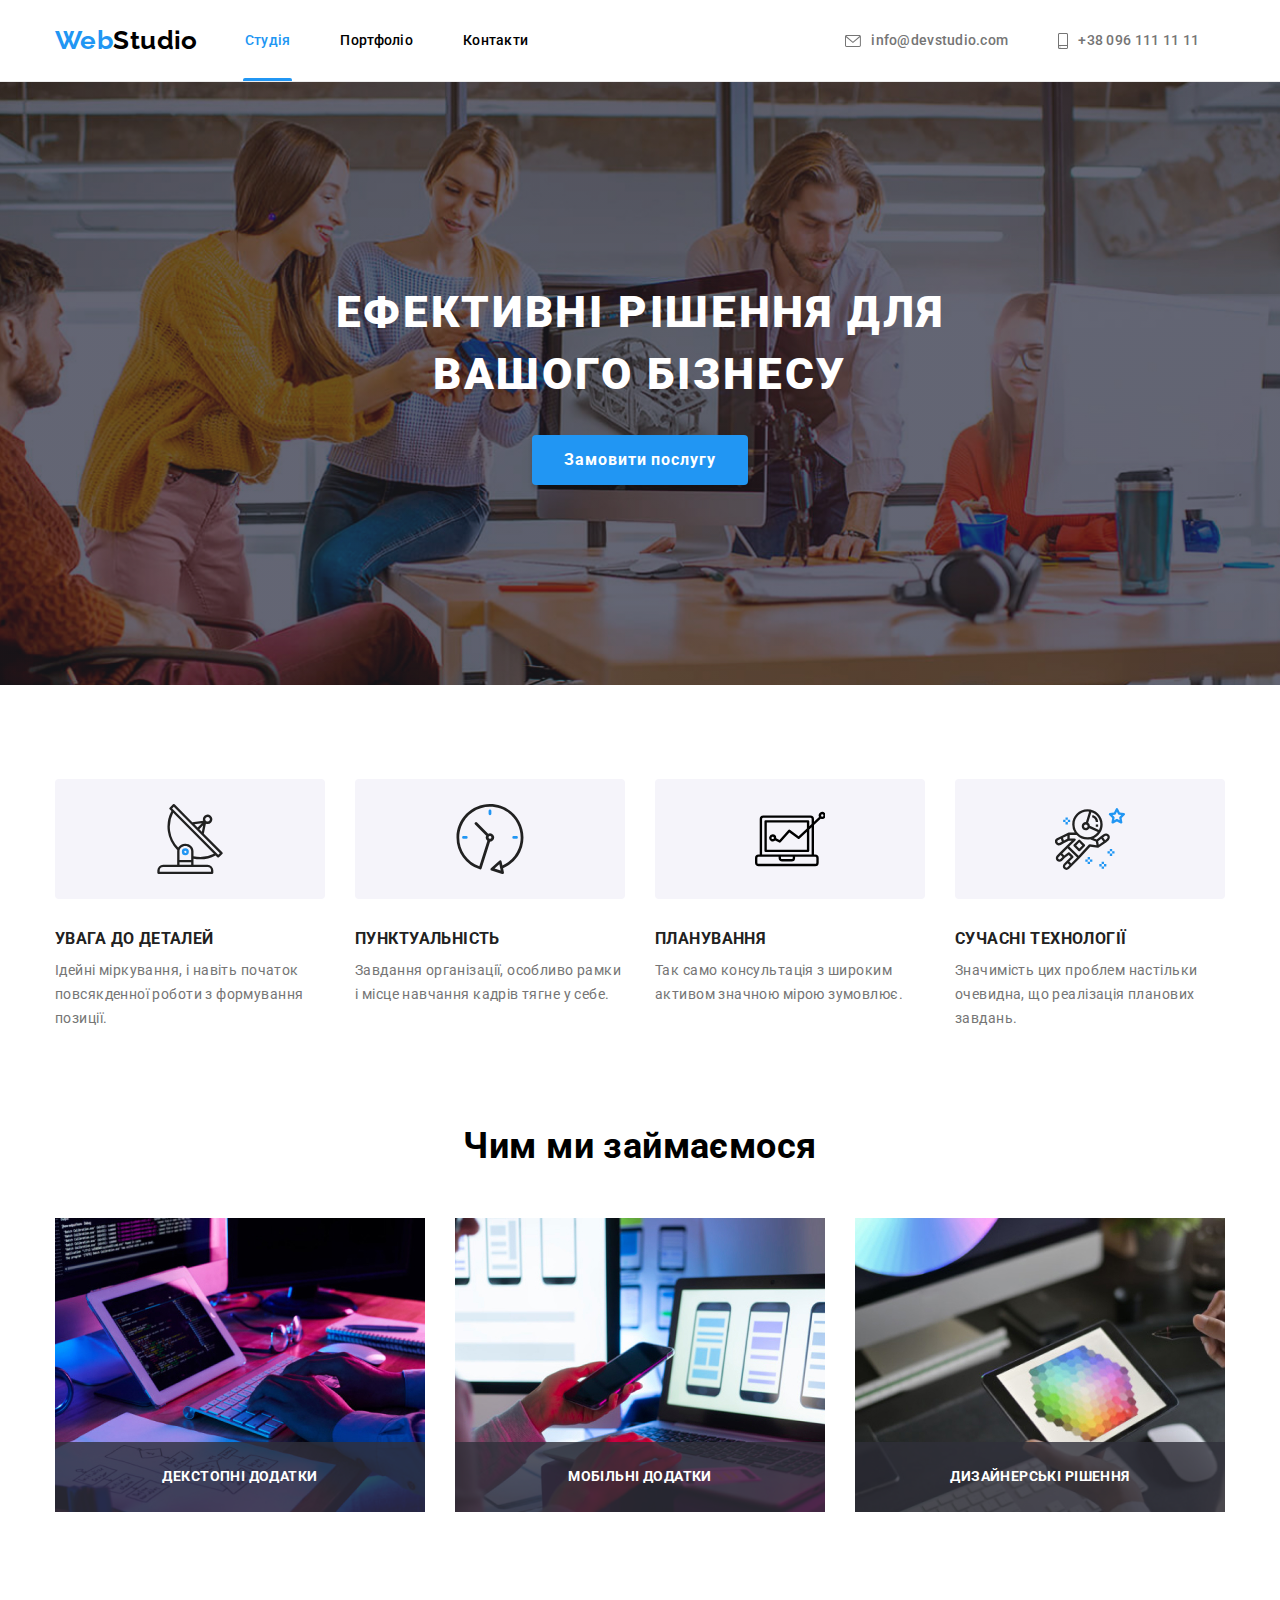
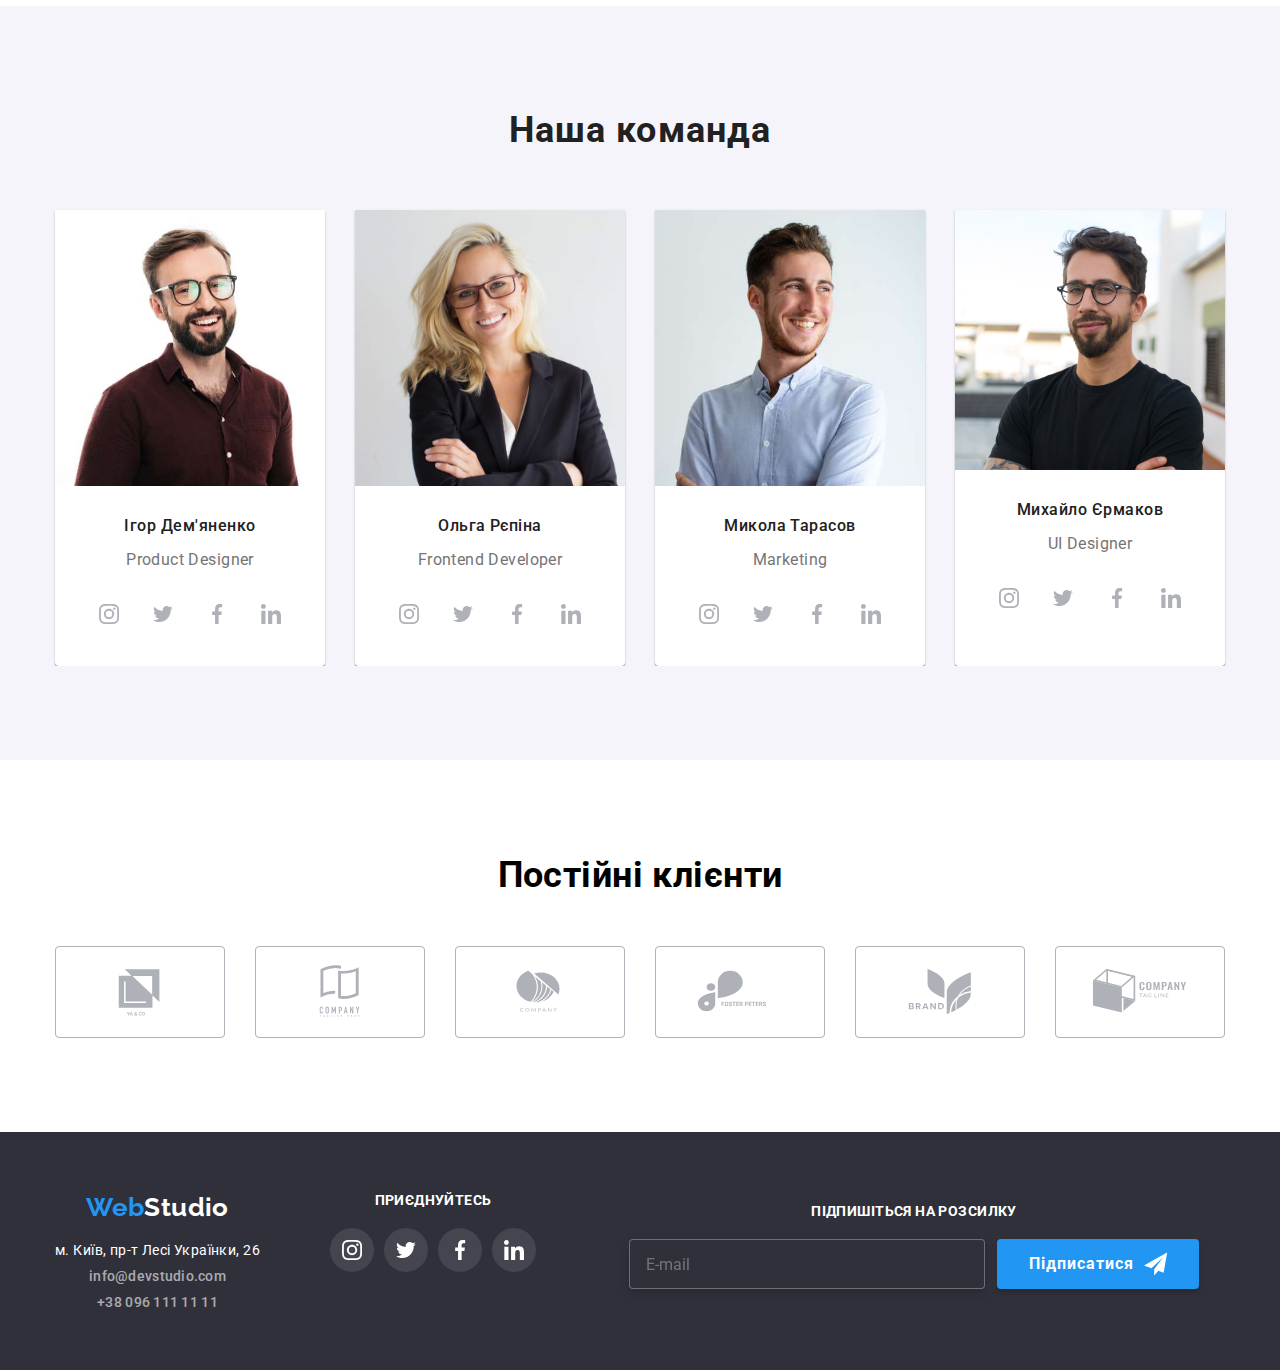
==== commit 6c0d4eb1: "img" ====
--- a/index.html
+++ b/index.html
@@ -212,14 +212,15 @@
             </div>
             </li>
             <li class="team-item">
-              <img src="./images/olga/olga-450.jpg " alt="дівчина в окулярах" 
+              <img src="./images/olga/olga-270.jpg " alt="дівчина в окулярах" 
               srcset="
+              ./images/olga/olga-270.jpg 270w,
               ./images/olga/olga-450.jpg 450w,
               ./images/olga/olga-900.jpg 900w,
               ./images/olga/olga-1350.jpg 1350w,
               ./images/olga/olga-1800.jpg 1800w
               "
-              sizes="(min-width: 1200px) 25vw, (min-width: 768px) 50vw, (max-width: 480px) 100vw"
+              
               />
               <div class="team-container">
               <h3 class="team-item-title">Ольга Рєпіна</h3>
@@ -257,8 +258,9 @@
             </div>
             </li>
             <li class="team-item">
-              <img src="./images/mykola/mykola-450.jpg" 
+              <img src="./images/mykola/mykola-270.jpg" 
               srcset="
+              ./images/mykola/mykola-270.jpg 270w,
               ./images/mykola/mykola-450.jpg 450w,
               ./images/mykola/mykola-900.jpg 900w,
               ./images/mykola/mykola-1350.jpg 1350w
@@ -303,8 +305,9 @@
             </div>
             </li>
             <li class="team-item">
-              <img src="./images/myhailo/myhailo-450.jpg" alt="хлопець у футболці" 
+              <img src="./images/myhailo/myhailo-270.jpg" alt="хлопець у футболці" 
               srcset="
+              ./images/myhailo/myhailo-270.jpg 450w,
               ./images/myhailo/myhailo-450.jpg 450w,
               ./images/myhailo/myhailo-900.jpg 900w,
               ./images/myhailo/myhailo-1350.jpg 1350w             
